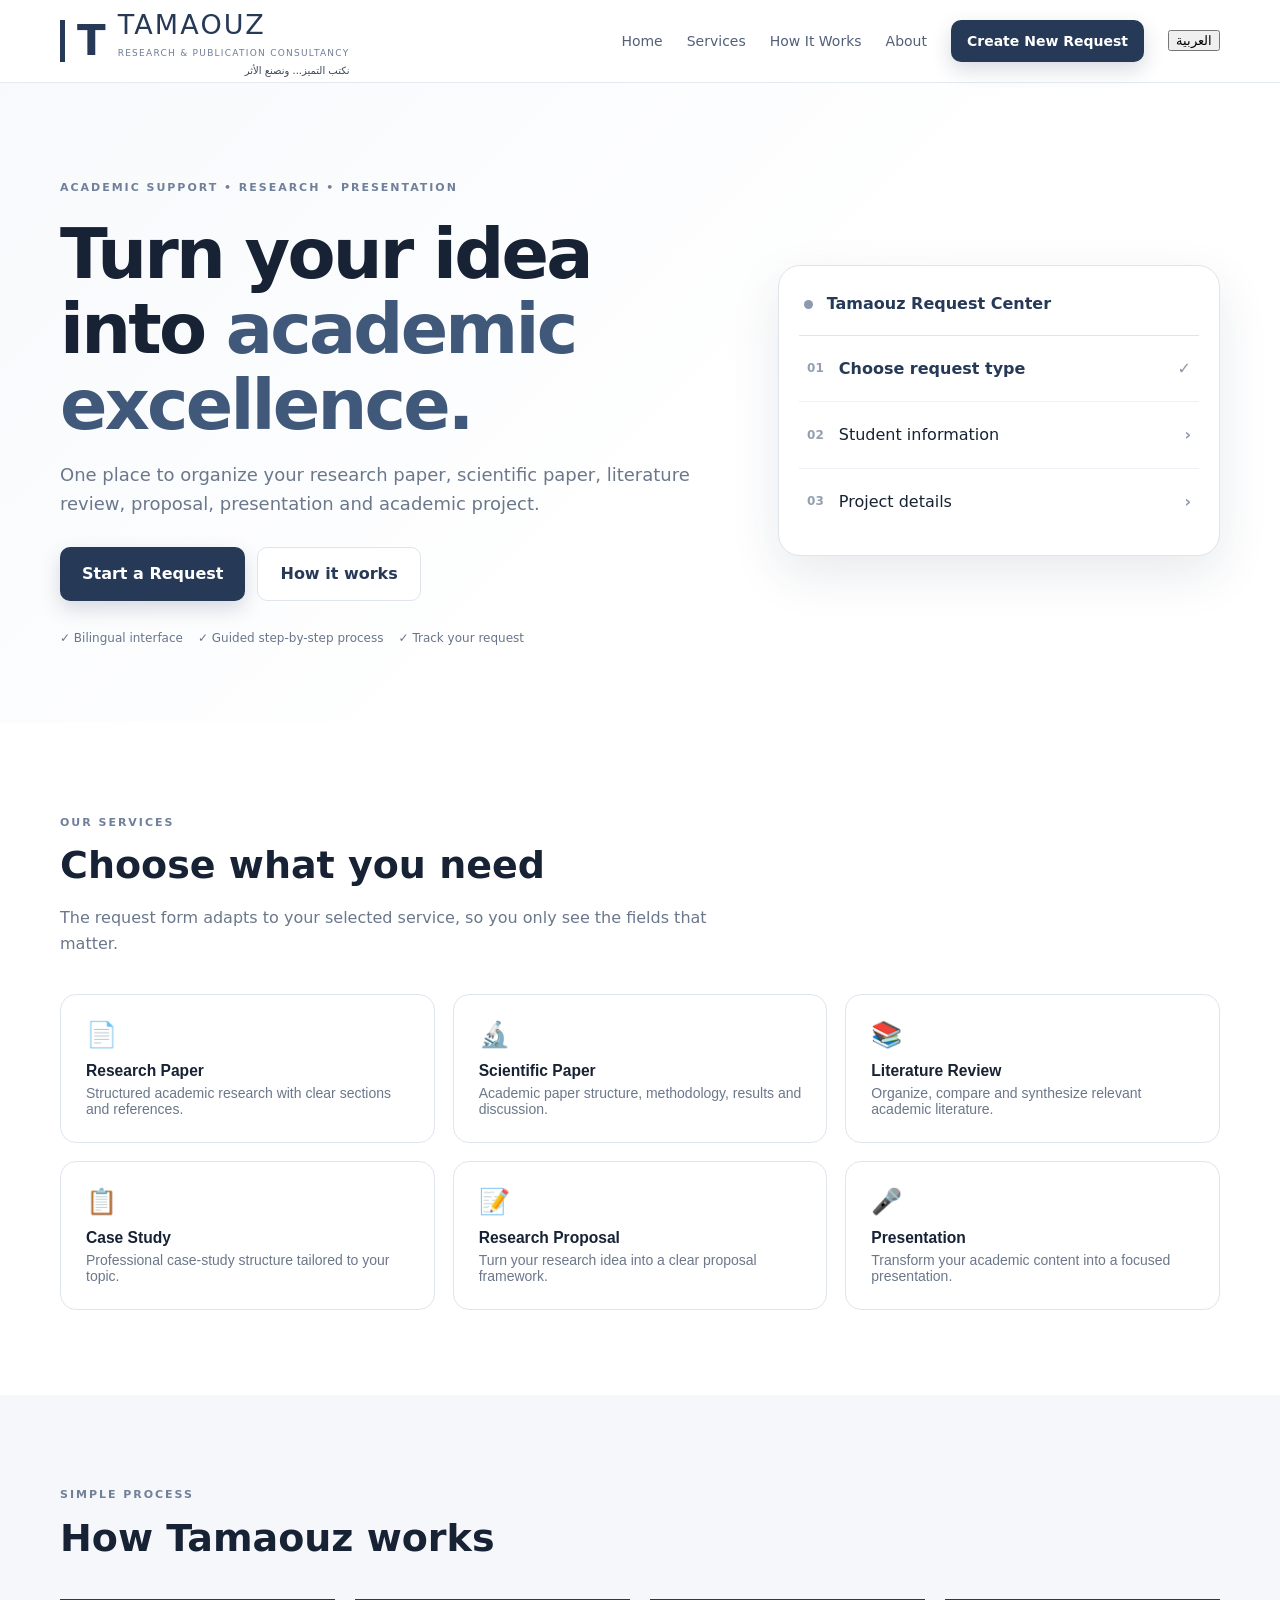
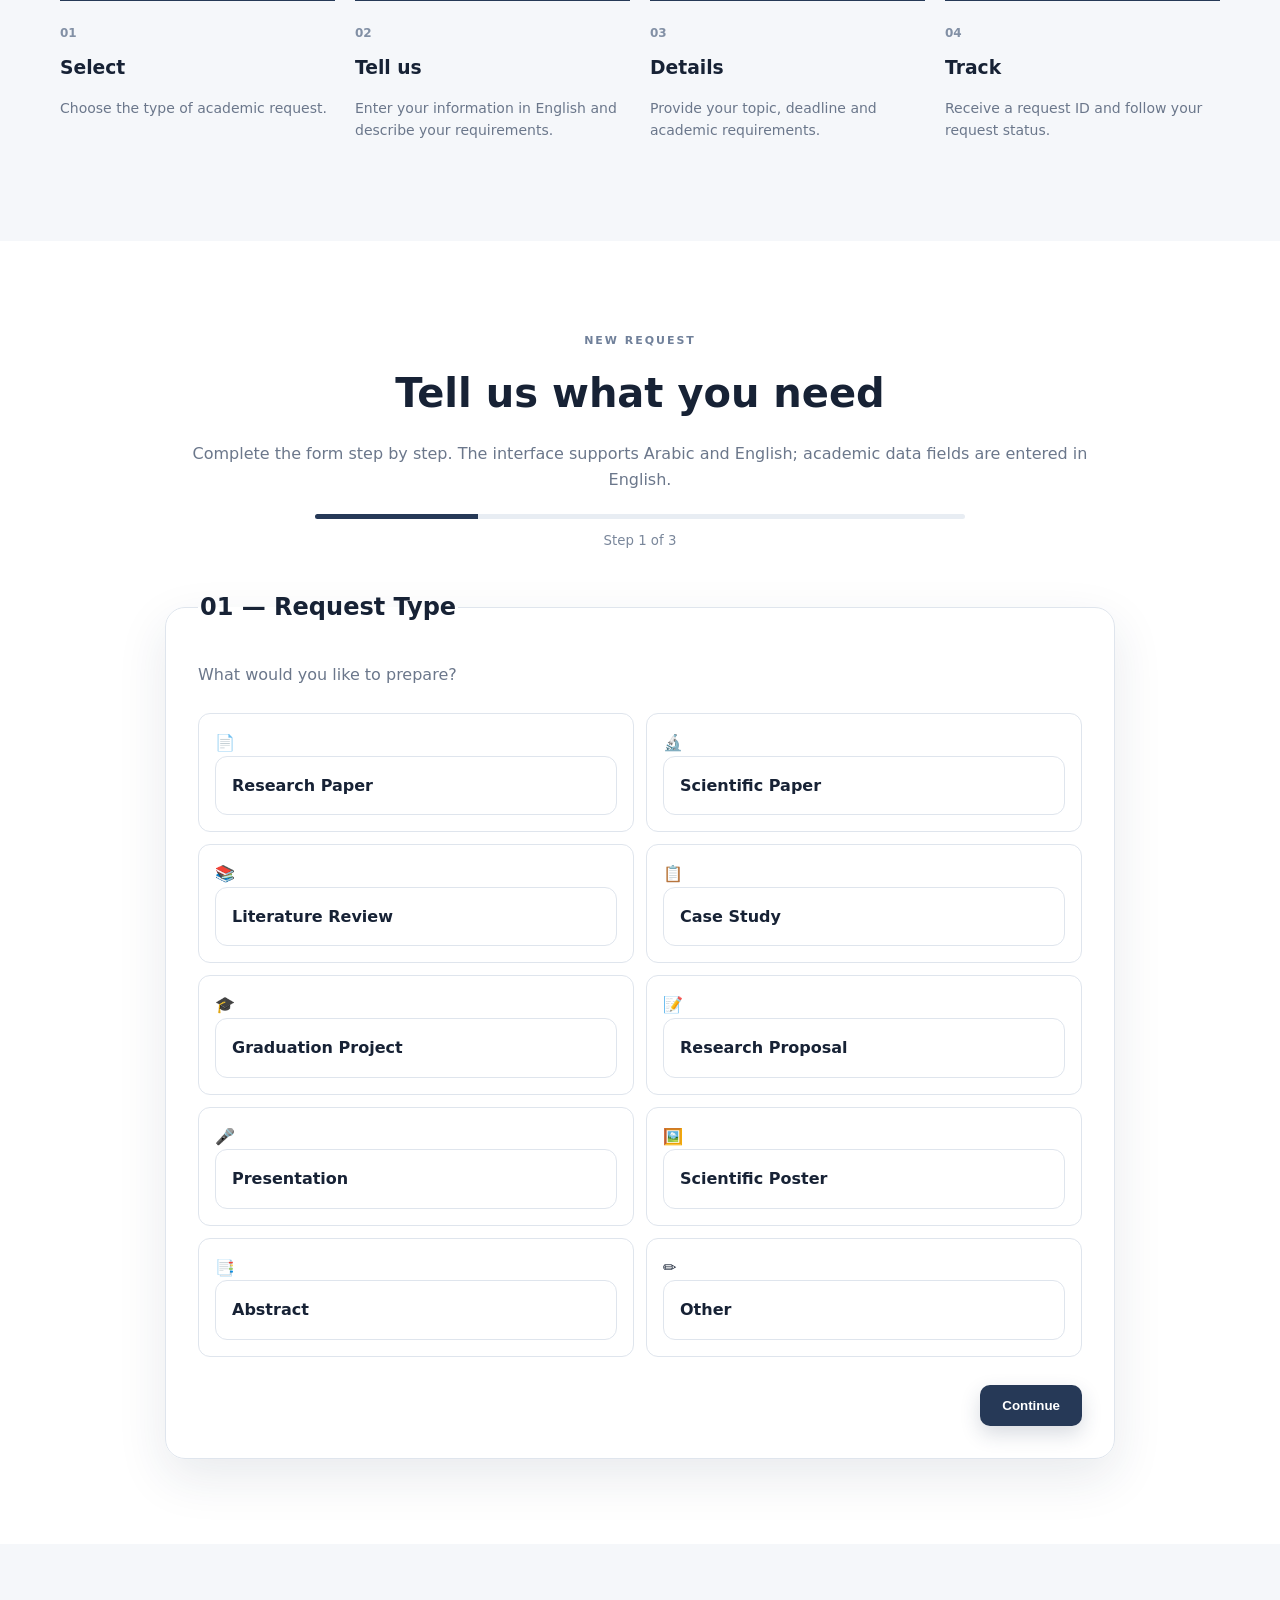
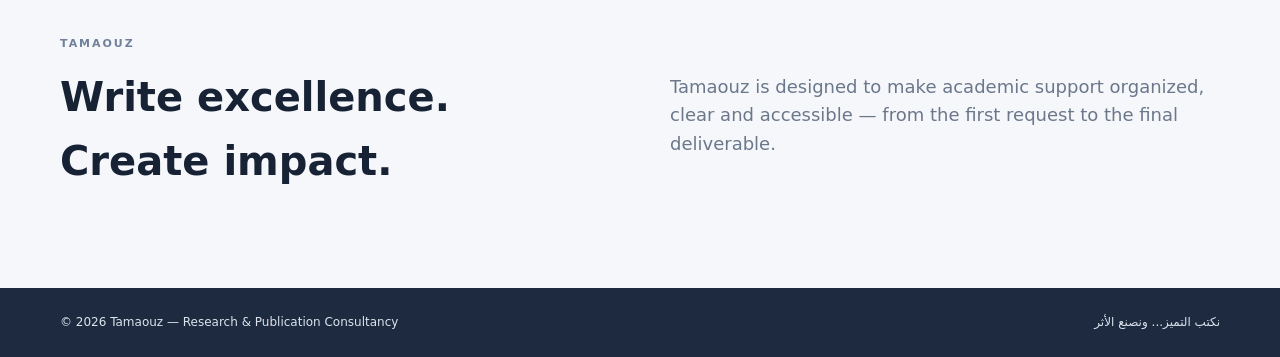
==== index.html @ b1e1781b "Add bilingual Arabic-English interface and remove file upload step" ====
<!doctype html>
<html lang="en" dir="ltr">
<head>
  <meta charset="utf-8">
  <meta name="viewport" content="width=device-width, initial-scale=1">
  <meta name="description" content="Tamaouz — Research & Publication Consultancy. Academic research and publication support in Arabic and English.">
  <title>Tamaouz | Research & Publication Consultancy</title>
  <link rel="stylesheet" href="styles.css">
</head>
<body>
  <header class="site-header">
    <div class="container nav-wrap">
      <a class="brand" href="#home" aria-label="Tamaouz home">
        <span class="brand-mark">T</span>
        <span><strong>TAMAOUZ</strong><small>RESEARCH &amp; PUBLICATION CONSULTANCY</small><em>نكتب التميز... ونصنع الأثر</em></span>
      </a>
      <nav>
        <a href="#home" data-i18n="nav.home">Home</a>
        <a href="#services" data-i18n="nav.services">Services</a>
        <a href="#how" data-i18n="nav.how">How It Works</a>
        <a href="#about" data-i18n="nav.about">About</a>
        <a class="btn btn-small" href="#request" data-i18n="nav.request">Create New Request</a>
        <button id="languageToggle" class="language-toggle" type="button" aria-label="Switch language">العربية</button>
      </nav>
    </div>
  </header>

  <main id="home">
    <section class="hero">
      <div class="container hero-grid">
        <div>
          <span class="eyebrow" data-i18n="hero.eyebrow">ACADEMIC SUPPORT • RESEARCH • PRESENTATION</span>
          <h1 data-i18n="hero.title">Turn your idea into <span>academic excellence.</span></h1>
          <p data-i18n="hero.text">One place to organize your research paper, scientific paper, literature review, proposal, presentation and academic project.</p>
          <div class="hero-actions">
            <a class="btn" href="#request" data-i18n="hero.start">Start a Request</a>
            <a class="btn btn-ghost" href="#how" data-i18n="hero.how">How it works</a>
          </div>
          <div class="trust"><span data-i18n="hero.trust1">✓ Bilingual interface</span><span data-i18n="hero.trust2">✓ Guided step-by-step process</span><span data-i18n="hero.trust3">✓ Track your request</span></div>
        </div>
        <div class="hero-card">
          <div class="card-top"><span class="status-dot"></span> <span data-i18n="hero.card">Tamaouz Request Center</span></div>
          <div class="mini-step active"><b>01</b><span data-i18n="steps.type">Choose request type</span><strong>✓</strong></div>
          <div class="mini-step"><b>02</b><span data-i18n="steps.info">Student information</span><strong>›</strong></div>
          <div class="mini-step"><b>03</b><span data-i18n="steps.details">Project details</span><strong>›</strong></div>
        </div>
      </div>
    </section>

    <section id="services" class="section">
      <div class="container">
        <div class="section-heading">
          <span class="eyebrow" data-i18n="services.eyebrow">OUR SERVICES</span>
          <h2 data-i18n="services.title">Choose what you need</h2>
          <p data-i18n="services.text">The request form adapts to your selected service, so you only see the fields that matter.</p>
        </div>
        <div class="service-grid">
          <button class="service-card" data-type="Research Paper"><span>📄</span><h3 data-i18n="service.research">Research Paper</h3><p data-i18n="service.researchText">Structured academic research with clear sections and references.</p></button>
          <button class="service-card" data-type="Scientific Paper"><span>🔬</span><h3 data-i18n="service.scientific">Scientific Paper</h3><p data-i18n="service.scientificText">Academic paper structure, methodology, results and discussion.</p></button>
          <button class="service-card" data-type="Literature Review"><span>📚</span><h3 data-i18n="service.literature">Literature Review</h3><p data-i18n="service.literatureText">Organize, compare and synthesize relevant academic literature.</p></button>
          <button class="service-card" data-type="Case Study"><span>📋</span><h3 data-i18n="service.case">Case Study</h3><p data-i18n="service.caseText">Professional case-study structure tailored to your topic.</p></button>
          <button class="service-card" data-type="Research Proposal"><span>📝</span><h3 data-i18n="service.proposal">Research Proposal</h3><p data-i18n="service.proposalText">Turn your research idea into a clear proposal framework.</p></button>
          <button class="service-card" data-type="Presentation"><span>🎤</span><h3 data-i18n="service.presentation">Presentation</h3><p data-i18n="service.presentationText">Transform your academic content into a focused presentation.</p></button>
        </div>
      </div>
    </section>

    <section id="how" class="section light">
      <div class="container">
        <div class="section-heading"><span class="eyebrow" data-i18n="how.eyebrow">SIMPLE PROCESS</span><h2 data-i18n="how.title">How Tamaouz works</h2></div>
        <div class="steps">
          <div><b>01</b><h3 data-i18n="how.select">Select</h3><p data-i18n="how.selectText">Choose the type of academic request.</p></div>
          <div><b>02</b><h3 data-i18n="how.tell">Tell us</h3><p data-i18n="how.tellText">Enter your information in English and describe your requirements.</p></div>
          <div><b>03</b><h3 data-i18n="how.details">Details</h3><p data-i18n="how.detailsText">Provide your topic, deadline and academic requirements.</p></div>
          <div><b>04</b><h3 data-i18n="how.track">Track</h3><p data-i18n="how.trackText">Receive a request ID and follow your request status.</p></div>
        </div>
      </div>
    </section>

    <section id="request" class="section request-section">
      <div class="container request-shell">
        <div class="request-intro">
          <span class="eyebrow" data-i18n="request.eyebrow">NEW REQUEST</span>
          <h2 data-i18n="request.title">Tell us what you need</h2>
          <p data-i18n="request.text">Complete the form step by step. The interface supports Arabic and English; academic data fields are entered in English.</p>
          <div class="progress"><span class="progress-fill"></span></div>
          <small id="stepLabel">Step 1 of 3</small>
        </div>

        <form id="requestForm" novalidate>
          <fieldset data-step="1" class="step-panel active">
            <legend data-i18n="form.typeTitle">01 — Request Type</legend>
            <p class="field-help" data-i18n="form.typeHelp">What would you like to prepare?</p>
            <div class="type-grid">
              <label><input required type="radio" name="requestType" value="Research Paper"><span>📄 <span data-i18n="service.research">Research Paper</span></span></label>
              <label><input type="radio" name="requestType" value="Scientific Paper"><span>🔬 <span data-i18n="service.scientific">Scientific Paper</span></span></label>
              <label><input type="radio" name="requestType" value="Literature Review"><span>📚 <span data-i18n="service.literature">Literature Review</span></span></label>
              <label><input type="radio" name="requestType" value="Case Study"><span>📋 <span data-i18n="service.case">Case Study</span></span></label>
              <label><input type="radio" name="requestType" value="Graduation Project"><span>🎓 <span data-i18n="service.graduation">Graduation Project</span></span></label>
              <label><input type="radio" name="requestType" value="Research Proposal"><span>📝 <span data-i18n="service.proposal">Research Proposal</span></span></label>
              <label><input type="radio" name="requestType" value="Presentation"><span>🎤 <span data-i18n="service.presentation">Presentation</span></span></label>
              <label><input type="radio" name="requestType" value="Scientific Poster"><span>🖼️ <span data-i18n="service.poster">Scientific Poster</span></span></label>
              <label><input type="radio" name="requestType" value="Abstract"><span>📑 <span data-i18n="service.abstract">Abstract</span></span></label>
              <label><input type="radio" name="requestType" value="Other"><span>✏️ <span data-i18n="service.other">Other</span></span></label>
            </div>
            <div class="form-actions"><button type="button" class="btn next" data-i18n="buttons.continue">Continue</button></div>
          </fieldset>

          <fieldset data-step="2" class="step-panel">
            <legend data-i18n="form.infoTitle">02 — Student Information</legend>
            <p class="field-help" data-i18n="form.infoHelp">Please enter academic information in English only.</p>
            <div class="form-grid">
              <label><span data-i18n="fields.fullName">Full Name</span> *<input required class="english" name="fullName" placeholder="Your full name" data-i18n-placeholder="place.fullName"></label>
              <label><span data-i18n="fields.title">Academic / Job Title</span><input class="english" name="title" placeholder="e.g. Nursing Student" data-i18n-placeholder="place.title"></label>
              <label><span data-i18n="fields.workplace">University / Workplace</span> *<input required class="english" name="workplace" placeholder="University or workplace" data-i18n-placeholder="place.workplace"></label>
              <label><span data-i18n="fields.department">College / Department</span><input class="english" name="department" placeholder="College or department" data-i18n-placeholder="place.department"></label>
              <label><span data-i18n="fields.level">Academic Level</span><select name="level"><option value="" data-i18n="level.select">Select level</option><option>High School</option><option>Diploma</option><option>Bachelor</option><option>Master</option><option>PhD</option><option>Professional</option></select></label>
              <label><span data-i18n="fields.city">City</span> *<input required class="english" name="city" placeholder="e.g. Riyadh" data-i18n-placeholder="place.city"></label>
              <label><span data-i18n="fields.country">Country</span> *<input required class="english" name="country" value="Saudi Arabia"></label>
              <label><span data-i18n="fields.email">Email Address</span> *<input required type="email" name="email" placeholder="name@example.com" data-i18n-placeholder="place.email"></label>
              <label><span data-i18n="fields.mobile">Mobile Number</span> *<input required name="mobile" placeholder="+966 5X XXX XXXX"></label>
            </div>
            <div class="form-actions"><button type="button" class="btn btn-ghost back" data-i18n="buttons.back">Back</button><button type="button" class="btn next" data-i18n="buttons.continue">Continue</button></div>
          </fieldset>

          <fieldset data-step="3" class="step-panel">
            <legend data-i18n="form.detailsTitle">03 — Request Details</legend>
            <p class="field-help" data-i18n="form.detailsHelp">Give us enough information to understand the academic requirements.</p>
            <div class="form-grid">
              <label class="full"><span data-i18n="fields.projectTitle">Research / Project Title</span> *<input required class="english" name="projectTitle" placeholder="Enter the title in English" data-i18n-placeholder="place.projectTitle"></label>
              <label><span data-i18n="fields.pages">Number of Pages</span><input type="number" min="1" name="pages" placeholder="e.g. 15"></label>
              <label><span data-i18n="fields.references">Number of References</span><input type="number" min="0" name="references" placeholder="e.g. 20"></label>
              <label><span data-i18n="fields.citation">Referencing Style</span><select name="citation"><option>APA 7th</option><option>Vancouver</option><option>Harvard</option><option>MLA</option><option>Other</option></select></label>
              <label><span data-i18n="fields.deadline">Deadline</span><input type="date" name="deadline"></label>
              <div id="dynamicRequirements" class="dynamic-requirements full"></div>
              <label class="full"><span data-i18n="fields.topic">Research Question / Topic</span> *<textarea required class="english" name="topic" rows="4" placeholder="Describe your topic, research question or main requirements" data-i18n-placeholder="place.topic"></textarea></label>
              <label class="full"><span data-i18n="fields.instructions">Special Instructions</span><textarea class="english" name="instructions" rows="4" placeholder="Add any instructions from your instructor or university" data-i18n-placeholder="place.instructions"></textarea></label>
            </div>
            <div class="form-actions"><button type="button" class="btn btn-ghost back" data-i18n="buttons.back">Back</button><button class="btn" type="submit" data-i18n="buttons.submit">Submit Request</button></div>
          </fieldset>
        </form>

        <div id="success" class="success" hidden>
          <div class="success-icon">✓</div>
          <h2 data-i18n="success.title">Request submitted</h2>
          <p data-i18n="success.text">Your request ID is</p>
          <strong id="requestId">TM-2026-00001</strong>
          <p class="muted" data-i18n="success.keep">Keep this ID to track your request.</p>
          <button type="button" class="btn" onclick="location.reload()" data-i18n="success.new">Create Another Request</button>
        </div>
      </div>
    </section>

    <section id="about" class="section light">
      <div class="container about">
        <div><span class="eyebrow" data-i18n="about.eyebrow">TAMAOUZ</span><h2 data-i18n="about.title">Write excellence. Create impact.</h2></div>
        <p data-i18n="about.text">Tamaouz is designed to make academic support organized, clear and accessible — from the first request to the final deliverable.</p>
      </div>
    </section>
  </main>

  <footer><div class="container"><span>© 2026 Tamaouz — Research &amp; Publication Consultancy</span><span>نكتب التميز... ونصنع الأثر</span></div></footer>
  <script src="app.js"></script>
</body>
</html>
---- styles.css ----
:root{--navy:#263957;--blue:#405879;--ink:#172235;--muted:#6b778b;--line:#dfe5ed;--soft:#f5f7fa;--white:#fff;--shadow:0 18px 50px rgba(31,48,75,.10)}*{box-sizing:border-box}html{scroll-behavior:smooth}body{margin:0;font-family:Inter,ui-sans-serif,system-ui,-apple-system,BlinkMacSystemFont,"Segoe UI",sans-serif;color:var(--ink);background:#fff;line-height:1.6}a{text-decoration:none;color:inherit}.container{width:min(1160px,92%);margin:auto}.site-header{position:sticky;top:0;z-index:10;background:rgba(255,255,255,.95);backdrop-filter:blur(12px);border-bottom:1px solid rgba(223,229,237,.8)}.nav-wrap{min-height:82px;display:flex;align-items:center;justify-content:space-between;gap:24px}.brand{display:flex;align-items:center;gap:12px;color:var(--navy)}.brand-mark{font-size:42px;font-weight:800;border-left:5px solid var(--navy);padding-left:12px;line-height:1}.brand strong{display:block;font-size:27px;letter-spacing:.08em;font-weight:500}.brand small{display:block;font-size:9px;letter-spacing:.14em;color:#6d7d96}.brand em{display:block;font-style:normal;font-size:10px;text-align:right;color:#39465b;margin-top:2px}nav{display:flex;align-items:center;gap:24px;font-size:14px;color:#526078}nav a:not(.btn):hover{color:var(--navy)}.btn{display:inline-flex;justify-content:center;align-items:center;border:0;border-radius:10px;padding:13px 22px;background:var(--navy);color:#fff;font-weight:700;cursor:pointer;transition:.2s;box-shadow:0 8px 20px rgba(38,57,87,.18)}.btn:hover{transform:translateY(-1px);background:#1f304c}.btn-small{padding:10px 16px}.btn-ghost{background:#fff;color:var(--navy);border:1px solid var(--line);box-shadow:none}.btn-ghost:hover{background:var(--soft)}.hero{background:linear-gradient(135deg,#f7f9fc 0%,#fff 58%);padding:90px 0 75px}.hero-grid{display:grid;grid-template-columns:1.1fr .75fr;gap:70px;align-items:center}.eyebrow{font-size:11px;letter-spacing:.18em;color:#70809a;font-weight:800}.hero h1{font-size:clamp(42px,6vw,70px);line-height:1.08;letter-spacing:-.04em;margin:18px 0}.hero h1 span{color:var(--blue)}.hero p{font-size:18px;color:var(--muted);max-width:650px}.hero-actions{display:flex;gap:12px;margin:28px 0}.trust{display:flex;flex-wrap:wrap;gap:15px;font-size:12px;color:#68758a}.hero-card{background:#fff;border:1px solid var(--line);border-radius:22px;padding:20px;box-shadow:var(--shadow)}.card-top{font-weight:800;color:var(--navy);padding:5px 5px 18px;border-bottom:1px solid var(--line)}.status-dot{display:inline-block;width:9px;height:9px;border-radius:50%;background:#8a9ab1;margin-right:8px}.mini-step{display:flex;align-items:center;gap:15px;padding:20px 8px;border-bottom:1px solid #eef1f5}.mini-step:last-child{border-bottom:0}.mini-step b{font-size:12px;color:#94a0b2}.mini-step span{flex:1}.mini-step strong{color:#8c98aa}.mini-step.active{color:var(--navy);font-weight:700}.section{padding:85px 0}.light{background:var(--soft)}.section-heading{max-width:680px;margin-bottom:38px}.section-heading h2{font-size:38px;line-height:1.2;margin:10px 0}.section-heading p{color:var(--muted)}.service-grid{display:grid;grid-template-columns:repeat(3,1fr);gap:18px}.service-card{text-align:left;background:#fff;border:1px solid var(--line);border-radius:16px;padding:25px;cursor:pointer;transition:.2s;color:inherit}.service-card:hover{transform:translateY(-4px);box-shadow:var(--shadow);border-color:#b9c4d3}.service-card span{font-size:25px}.service-card h3{margin:13px 0 5px}.service-card p{margin:0;color:var(--muted);font-size:14px}.steps{display:grid;grid-template-columns:repeat(4,1fr);gap:20px}.steps>div{border-top:2px solid var(--navy);padding-top:18px}.steps b{font-size:12px;color:#8290a5}.steps h3{margin:8px 0}.steps p{color:var(--muted);font-size:14px}.request-section{background:#fff}.request-shell{max-width:950px}.request-intro{text-align:center;margin-bottom:35px}.request-intro h2{font-size:40px;margin:10px 0}.request-intro p{color:var(--muted)}.progress{height:5px;background:#e8edf3;border-radius:5px;max-width:650px;margin:22px auto 8px;overflow:hidden}.progress-fill{display:block;height:100%;width:25%;background:var(--navy);transition:.25s}.request-intro small{color:#7a879b}fieldset{border:0;padding:0;margin:0}.step-panel{display:none;background:#fff;border:1px solid var(--line);border-radius:20px;padding:32px;box-shadow:var(--shadow)}.step-panel.active{display:block}.step-panel legend{font-size:24px;font-weight:800;margin-bottom:4px}.field-help{color:var(--muted);margin-top:0}.type-grid{display:grid;grid-template-columns:repeat(2,1fr);gap:12px;margin-top:25px}.type-grid label{cursor:pointer}.type-grid input{position:absolute;opacity:0}.type-grid span{display:block;border:1px solid var(--line);border-radius:12px;padding:16px;background:#fff;font-weight:650}.type-grid input:checked+span{border:2px solid var(--navy);background:#f5f7fa;color:var(--navy);padding:15px}.form-grid{display:grid;grid-template-columns:1fr 1fr;gap:18px;margin-top:25px}.form-grid label{font-size:13px;font-weight:700;color:#47546a}.form-grid label.full{grid-column:1/-1}.form-grid input,.form-grid select,.form-grid textarea{width:100%;margin-top:7px;border:1px solid #d6dde7;border-radius:10px;padding:12px 13px;font:inherit;color:var(--ink);outline:0;background:#fff}.form-grid textarea{resize:vertical}.form-grid input:focus,.form-grid select:focus,.form-grid textarea:focus{border-color:#6c7f9c;box-shadow:0 0 0 3px rgba(64,88,121,.08)}.form-actions{display:flex;justify-content:flex-end;gap:10px;margin-top:28px}.upload{border:2px dashed #cbd4e0;border-radius:15px;padding:40px;text-align:center;background:#fafbfd}.upload-icon{font-size:28px;color:var(--navy)}.upload h3{margin:8px 0}.upload p{color:var(--muted);font-size:14px}.upload input{margin-top:10px;max-width:100%}.review{margin-top:22px;border-radius:12px;background:var(--soft);padding:18px;font-size:14px}.review div{display:flex;justify-content:space-between;gap:20px;padding:5px 0}.review b{color:#5f6c80}.confirm{display:block;margin-top:18px;font-size:13px}.confirm input{margin-right:8px}.success{text-align:center;padding:60px 20px;border:1px solid var(--line);border-radius:20px;box-shadow:var(--shadow)}.success-icon{width:58px;height:58px;display:grid;place-items:center;margin:auto;border-radius:50%;background:#eaf0f6;color:var(--navy);font-size:27px;font-weight:900}.success h2{font-size:34px;margin:15px 0 5px}.success strong{font-size:25px;color:var(--navy);letter-spacing:.08em}.muted{color:var(--muted)}.about{display:grid;grid-template-columns:1fr 1fr;gap:60px;align-items:center}.about h2{font-size:40px;margin:10px 0}.about p{color:var(--muted);font-size:18px}footer{background:#1d2a40;color:#dce3ec;padding:25px 0;font-size:12px}footer .container{display:flex;justify-content:space-between;gap:20px}@media(max-width:850px){nav a:not(.btn){display:none}.hero-grid,.about{grid-template-columns:1fr}.service-grid{grid-template-columns:1fr 1fr}.steps{grid-template-columns:1fr 1fr}.hero{padding-top:60px}}@media(max-width:600px){.brand small,.brand em{display:none}.brand strong{font-size:21px}.hero h1{font-size:42px}.service-grid,.type-grid,.form-grid,.steps{grid-template-columns:1fr}.step-panel{padding:22px}.section{padding:60px 0}footer .container{flex-direction:column}}
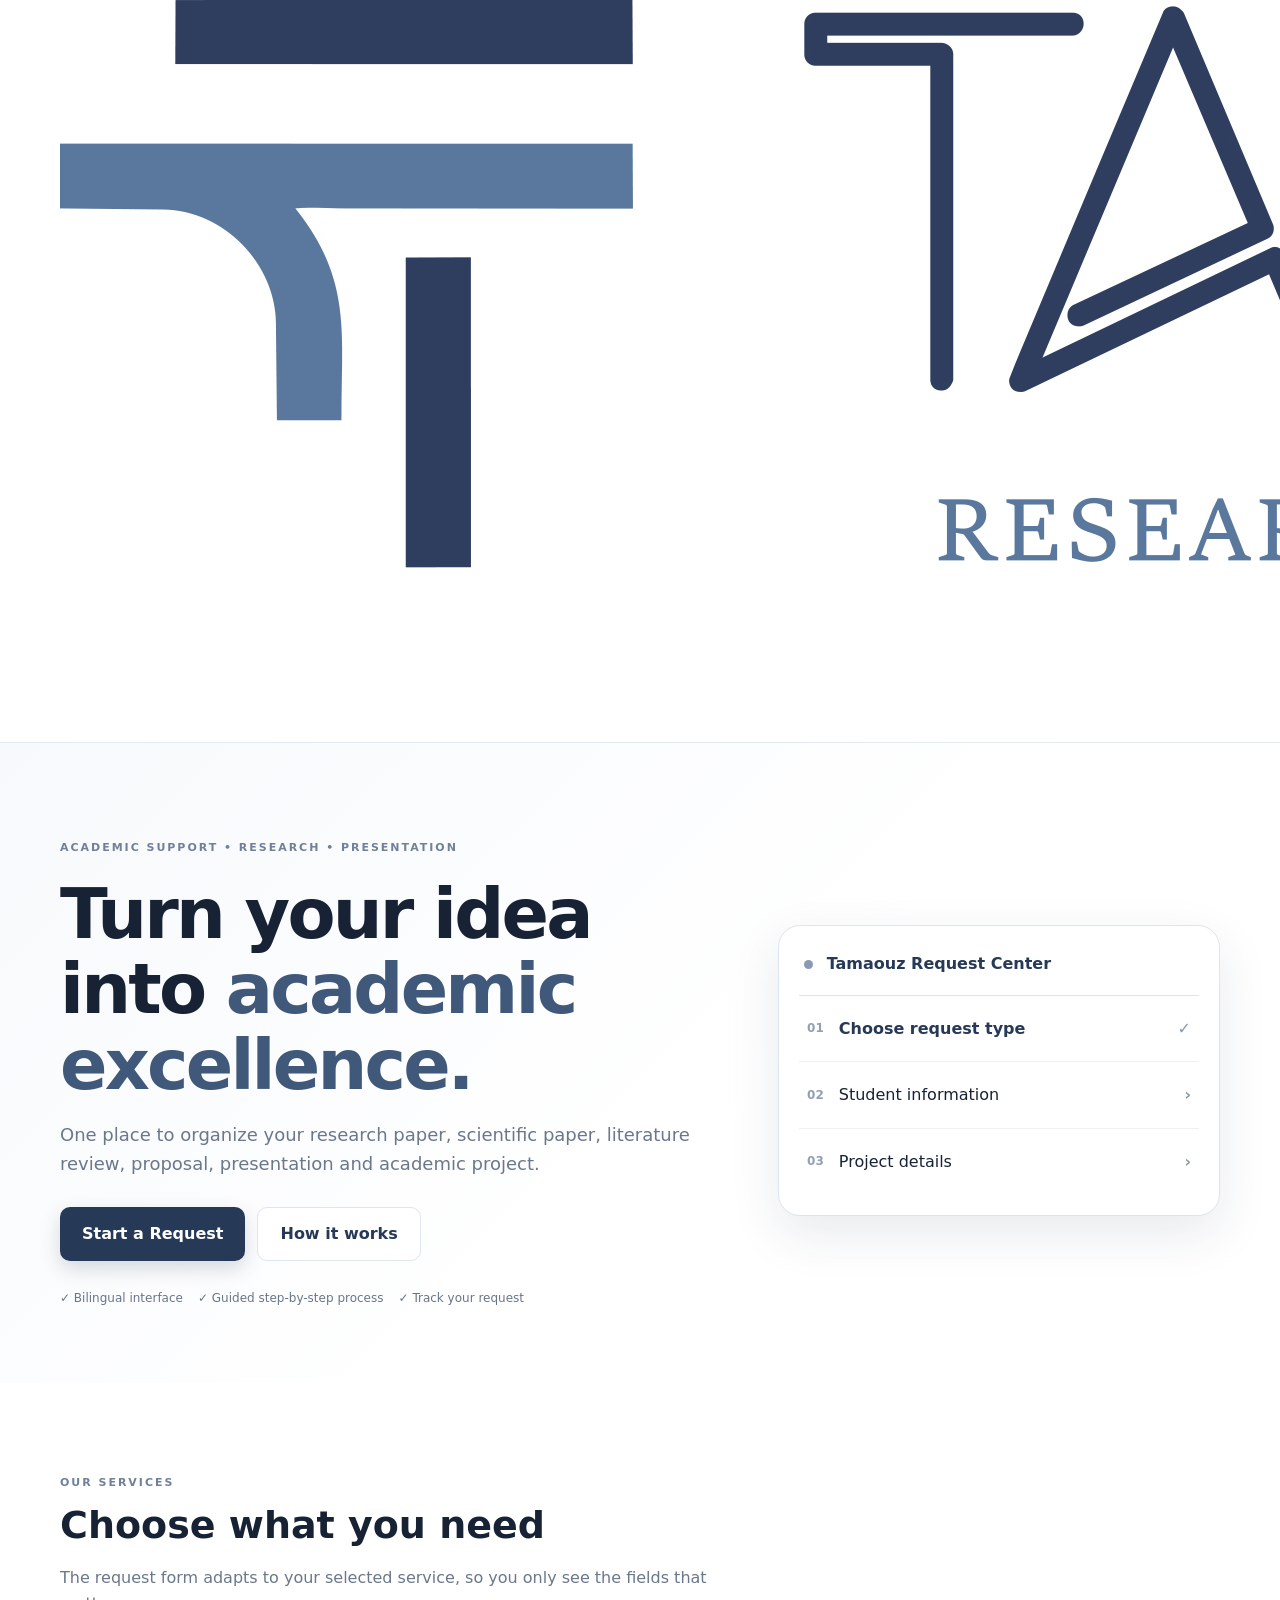
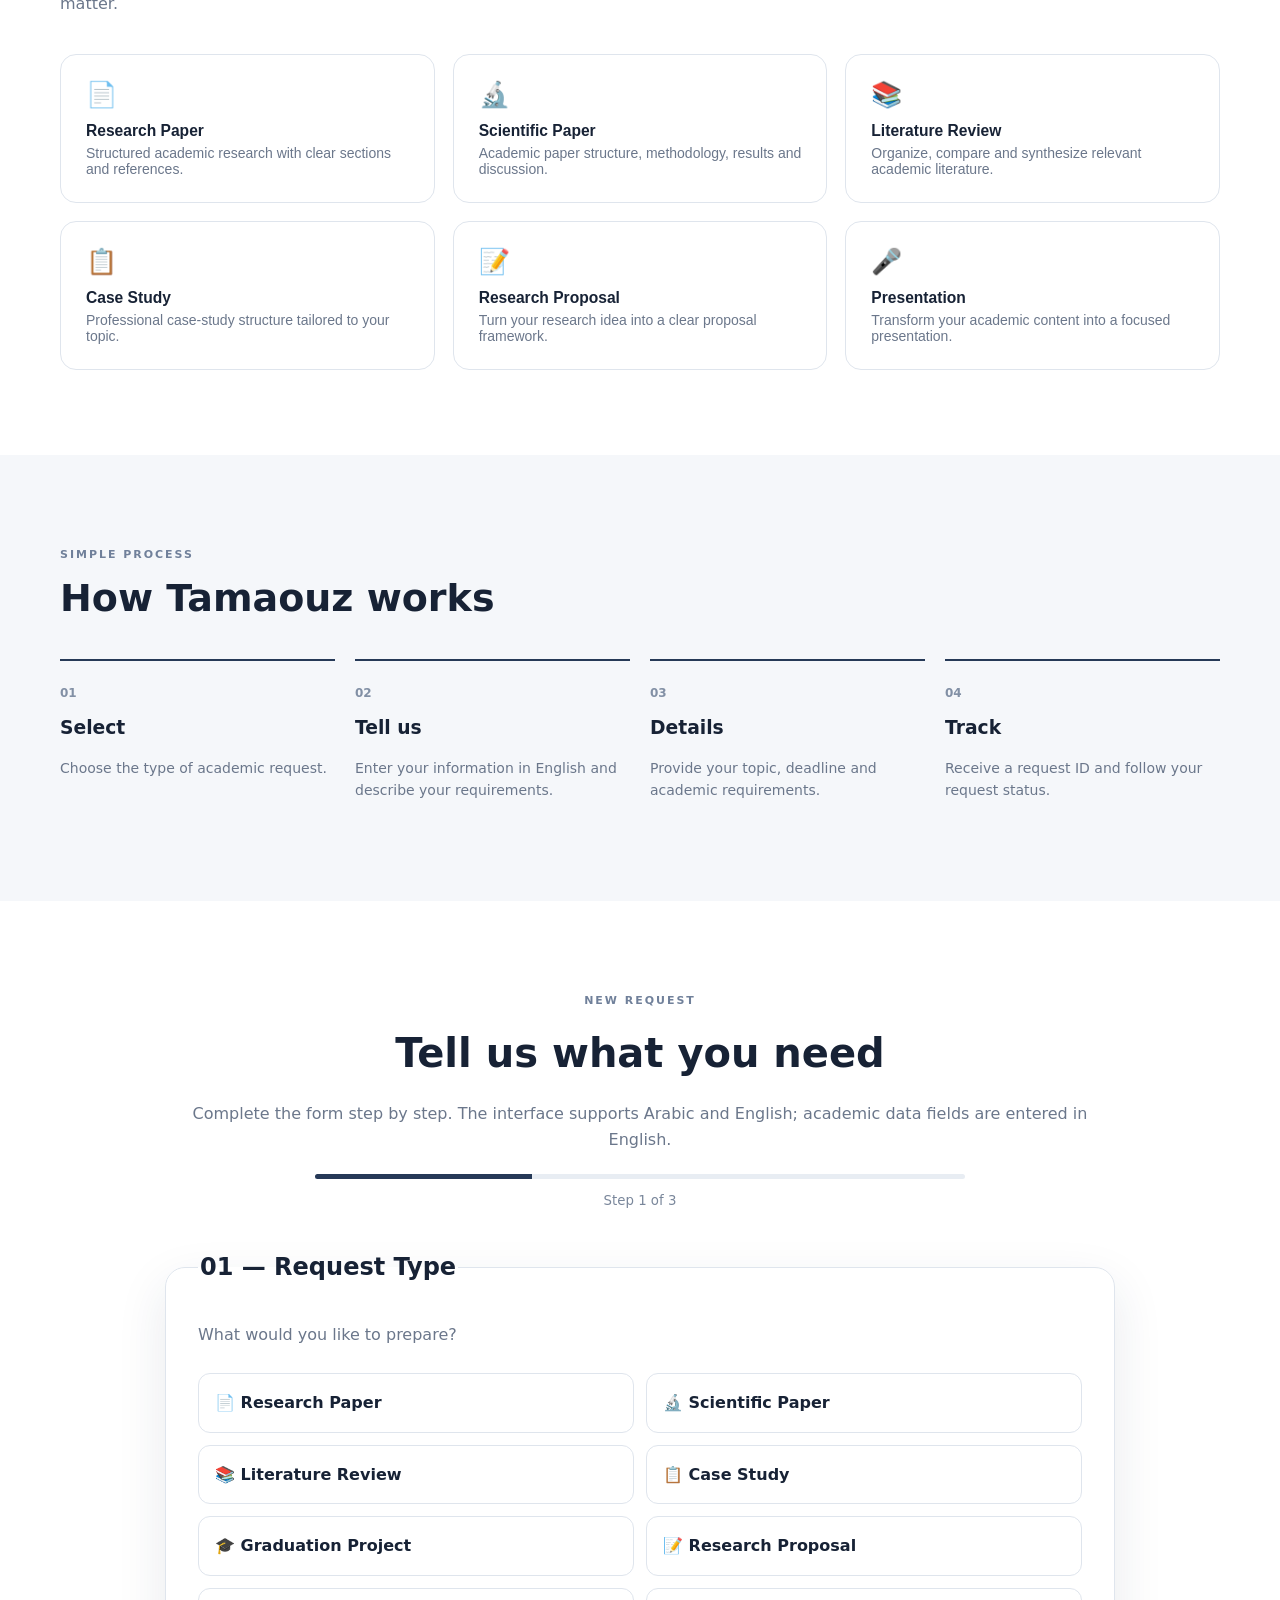
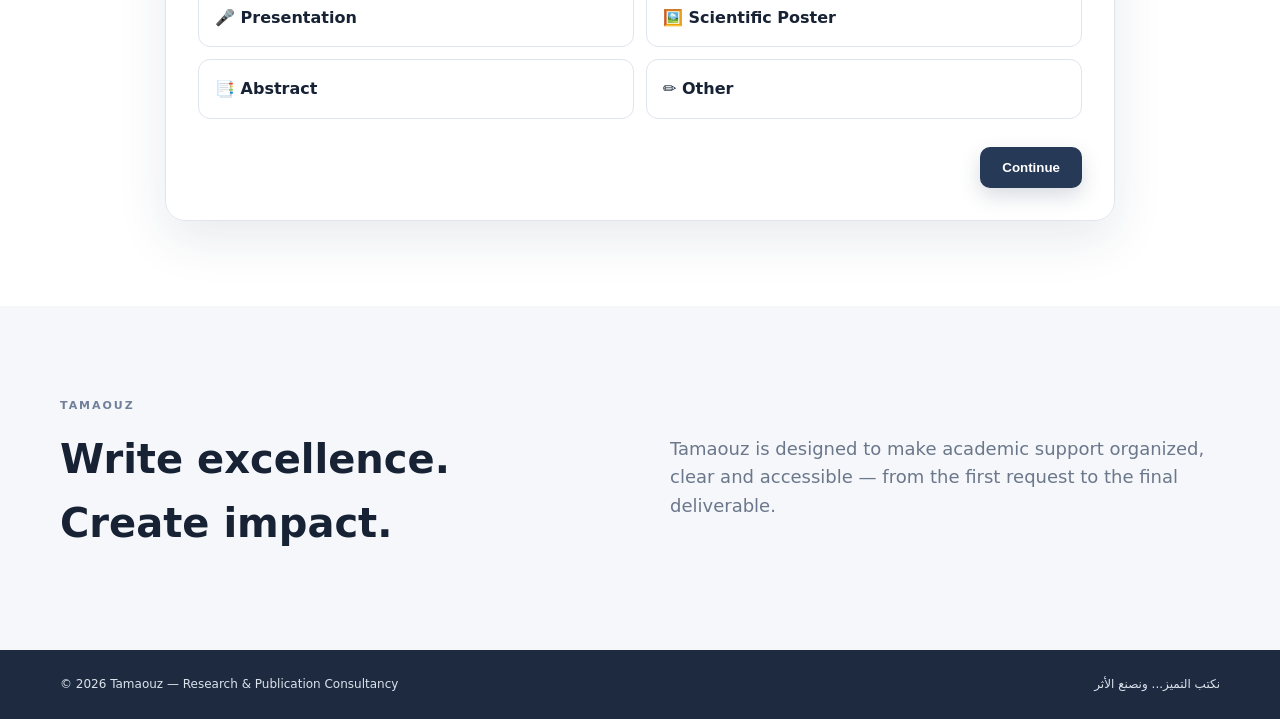
==== commit b6962a88: "Replace text brand with uploaded Tamaouz logo" ====
--- a/index.html
+++ b/index.html
@@ -11,8 +11,7 @@
   <header class="site-header">
     <div class="container nav-wrap">
       <a class="brand" href="#home" aria-label="Tamaouz home">
-        <span class="brand-mark">T</span>
-        <span><strong>TAMAOUZ</strong><small>RESEARCH &amp; PUBLICATION CONSULTANCY</small><em>نكتب التميز... ونصنع الأثر</em></span>
+        <img class="brand-logo" src="logo.jpg" alt="Tamaouz Research & Publication Consultancy">
       </a>
       <nav>
         <a href="#home" data-i18n="nav.home">Home</a>
--- a/styles.css
+++ b/styles.css
@@ -1 +1 @@
-:root{--navy:#263957;--blue:#405879;--ink:#172235;--muted:#6b778b;--line:#dfe5ed;--soft:#f5f7fa;--white:#fff;--shadow:0 18px 50px rgba(31,48,75,.10)}*{box-sizing:border-box}html{scroll-behavior:smooth}body{margin:0;font-family:Inter,ui-sans-serif,system-ui,-apple-system,BlinkMacSystemFont,"Segoe UI",sans-serif;color:var(--ink);background:#fff;line-height:1.6}a{text-decoration:none;color:inherit}.container{width:min(1160px,92%);margin:auto}.site-header{position:sticky;top:0;z-index:10;background:rgba(255,255,255,.95);backdrop-filter:blur(12px);border-bottom:1px solid rgba(223,229,237,.8)}.nav-wrap{min-height:82px;display:flex;align-items:center;justify-content:space-between;gap:24px}.brand{display:flex;align-items:center;gap:12px;color:var(--navy)}.brand-mark{font-size:42px;font-weight:800;border-left:5px solid var(--navy);padding-left:12px;line-height:1}.brand strong{display:block;font-size:27px;letter-spacing:.08em;font-weight:500}.brand small{display:block;font-size:9px;letter-spacing:.14em;color:#6d7d96}.brand em{display:block;font-style:normal;font-size:10px;text-align:right;color:#39465b;margin-top:2px}nav{display:flex;align-items:center;gap:24px;font-size:14px;color:#526078}nav a:not(.btn):hover{color:var(--navy)}.btn{display:inline-flex;justify-content:center;align-items:center;border:0;border-radius:10px;padding:13px 22px;background:var(--navy);color:#fff;font-weight:700;cursor:pointer;transition:.2s;box-shadow:0 8px 20px rgba(38,57,87,.18)}.btn:hover{transform:translateY(-1px);background:#1f304c}.btn-small{padding:10px 16px}.btn-ghost{background:#fff;color:var(--navy);border:1px solid var(--line);box-shadow:none}.btn-ghost:hover{background:var(--soft)}.hero{background:linear-gradient(135deg,#f7f9fc 0%,#fff 58%);padding:90px 0 75px}.hero-grid{display:grid;grid-template-columns:1.1fr .75fr;gap:70px;align-items:center}.eyebrow{font-size:11px;letter-spacing:.18em;color:#70809a;font-weight:800}.hero h1{font-size:clamp(42px,6vw,70px);line-height:1.08;letter-spacing:-.04em;margin:18px 0}.hero h1 span{color:var(--blue)}.hero p{font-size:18px;color:var(--muted);max-width:650px}.hero-actions{display:flex;gap:12px;margin:28px 0}.trust{display:flex;flex-wrap:wrap;gap:15px;font-size:12px;color:#68758a}.hero-card{background:#fff;border:1px solid var(--line);border-radius:22px;padding:20px;box-shadow:var(--shadow)}.card-top{font-weight:800;color:var(--navy);padding:5px 5px 18px;border-bottom:1px solid var(--line)}.status-dot{display:inline-block;width:9px;height:9px;border-radius:50%;background:#8a9ab1;margin-right:8px}.mini-step{display:flex;align-items:center;gap:15px;padding:20px 8px;border-bottom:1px solid #eef1f5}.mini-step:last-child{border-bottom:0}.mini-step b{font-size:12px;color:#94a0b2}.mini-step span{flex:1}.mini-step strong{color:#8c98aa}.mini-step.active{color:var(--navy);font-weight:700}.section{padding:85px 0}.light{background:var(--soft)}.section-heading{max-width:680px;margin-bottom:38px}.section-heading h2{font-size:38px;line-height:1.2;margin:10px 0}.section-heading p{color:var(--muted)}.service-grid{display:grid;grid-template-columns:repeat(3,1fr);gap:18px}.service-card{text-align:left;background:#fff;border:1px solid var(--line);border-radius:16px;padding:25px;cursor:pointer;transition:.2s;color:inherit}.service-card:hover{transform:translateY(-4px);box-shadow:var(--shadow);border-color:#b9c4d3}.service-card span{font-size:25px}.service-card h3{margin:13px 0 5px}.service-card p{margin:0;color:var(--muted);font-size:14px}.steps{display:grid;grid-template-columns:repeat(4,1fr);gap:20px}.steps>div{border-top:2px solid var(--navy);padding-top:18px}.steps b{font-size:12px;color:#8290a5}.steps h3{margin:8px 0}.steps p{color:var(--muted);font-size:14px}.request-section{background:#fff}.request-shell{max-width:950px}.request-intro{text-align:center;margin-bottom:35px}.request-intro h2{font-size:40px;margin:10px 0}.request-intro p{color:var(--muted)}.progress{height:5px;background:#e8edf3;border-radius:5px;max-width:650px;margin:22px auto 8px;overflow:hidden}.progress-fill{display:block;height:100%;width:25%;background:var(--navy);transition:.25s}.request-intro small{color:#7a879b}fieldset{border:0;padding:0;margin:0}.step-panel{display:none;background:#fff;border:1px solid var(--line);border-radius:20px;padding:32px;box-shadow:var(--shadow)}.step-panel.active{display:block}.step-panel legend{font-size:24px;font-weight:800;margin-bottom:4px}.field-help{color:var(--muted);margin-top:0}.type-grid{display:grid;grid-template-columns:repeat(2,1fr);gap:12px;margin-top:25px}.type-grid label{cursor:pointer}.type-grid input{position:absolute;opacity:0}.type-grid span{display:block;border:1px solid var(--line);border-radius:12px;padding:16px;background:#fff;font-weight:650}.type-grid input:checked+span{border:2px solid var(--navy);background:#f5f7fa;color:var(--navy);padding:15px}.form-grid{display:grid;grid-template-columns:1fr 1fr;gap:18px;margin-top:25px}.form-grid label{font-size:13px;font-weight:700;color:#47546a}.form-grid label.full{grid-column:1/-1}.form-grid input,.form-grid select,.form-grid textarea{width:100%;margin-top:7px;border:1px solid #d6dde7;border-radius:10px;padding:12px 13px;font:inherit;color:var(--ink);outline:0;background:#fff}.form-grid textarea{resize:vertical}.form-grid input:focus,.form-grid select:focus,.form-grid textarea:focus{border-color:#6c7f9c;box-shadow:0 0 0 3px rgba(64,88,121,.08)}.form-actions{display:flex;justify-content:flex-end;gap:10px;margin-top:28px}.upload{border:2px dashed #cbd4e0;border-radius:15px;padding:40px;text-align:center;background:#fafbfd}.upload-icon{font-size:28px;color:var(--navy)}.upload h3{margin:8px 0}.upload p{color:var(--muted);font-size:14px}.upload input{margin-top:10px;max-width:100%}.review{margin-top:22px;border-radius:12px;background:var(--soft);padding:18px;font-size:14px}.review div{display:flex;justify-content:space-between;gap:20px;padding:5px 0}.review b{color:#5f6c80}.confirm{display:block;margin-top:18px;font-size:13px}.confirm input{margin-right:8px}.success{text-align:center;padding:60px 20px;border:1px solid var(--line);border-radius:20px;box-shadow:var(--shadow)}.success-icon{width:58px;height:58px;display:grid;place-items:center;margin:auto;border-radius:50%;background:#eaf0f6;color:var(--navy);font-size:27px;font-weight:900}.success h2{font-size:34px;margin:15px 0 5px}.success strong{font-size:25px;color:var(--navy);letter-spacing:.08em}.muted{color:var(--muted)}.about{display:grid;grid-template-columns:1fr 1fr;gap:60px;align-items:center}.about h2{font-size:40px;margin:10px 0}.about p{color:var(--muted);font-size:18px}footer{background:#1d2a40;color:#dce3ec;padding:25px 0;font-size:12px}footer .container{display:flex;justify-content:space-between;gap:20px}@media(max-width:850px){nav a:not(.btn){display:none}.hero-grid,.about{grid-template-columns:1fr}.service-grid{grid-template-columns:1fr 1fr}.steps{grid-template-columns:1fr 1fr}.hero{padding-top:60px}}@media(max-width:600px){.brand small,.brand em{display:none}.brand strong{font-size:21px}.hero h1{font-size:42px}.service-grid,.type-grid,.form-grid,.steps{grid-template-columns:1fr}.step-panel{padding:22px}.section{padding:60px 0}footer .container{flex-direction:column}}
+:root{--navy:#263957;--blue:#405879;--ink:#172235;--muted:#6b778b;--line:#dfe5ed;--soft:#f5f7fa;--white:#fff;--shadow:0 18px 50px rgba(31,48,75,.10)}*{box-sizing:border-box}html{scroll-behavior:smooth}body{margin:0;font-family:Inter,ui-sans-serif,system-ui,-apple-system,BlinkMacSystemFont,"Segoe UI",Tahoma,Arial,sans-serif;color:var(--ink);background:#fff;line-height:1.6}body[dir="rtl"]{font-family:"Noto Sans Arabic",Tahoma,Arial,sans-serif}a{text-decoration:none;color:inherit}.container{width:min(1160px,92%);margin:auto}.site-header{position:sticky;top:0;z-index:10;background:rgba(255,255,255,.95);backdrop-filter:blur(12px);border-bottom:1px solid rgba(223,229,237,.8)}.nav-wrap{min-height:82px;display:flex;align-items:center;justify-content:space-between;gap:24px}.brand{display:flex;align-items:center;gap:12px;color:var(--navy)}.brand-mark{font-size:42px;font-weight:800;border-left:5px solid var(--navy);padding-left:12px;line-height:1}.brand strong{display:block;font-size:27px;letter-spacing:.08em;font-weight:500}.brand small{display:block;font-size:9px;letter-spacing:.14em;color:#6d7d96}.brand em{display:block;font-style:normal;font-size:10px;text-align:right;color:#39465b;margin-top:2px}body[dir="rtl"] .brand-mark{border-left:0;border-right:5px solid var(--navy);padding-left:0;padding-right:12px}.brand em{direction:rtl}nav{display:flex;align-items:center;gap:18px;font-size:14px;color:#526078}nav a:not(.btn):hover{color:var(--navy)}.language-toggle{border:1px solid var(--line);border-radius:9px;padding:9px 13px;background:#fff;color:var(--navy);font:inherit;font-weight:700;cursor:pointer}.language-toggle:hover{background:var(--soft)}.btn{display:inline-flex;justify-content:center;align-items:center;border:0;border-radius:10px;padding:13px 22px;background:var(--navy);color:#fff;font-weight:700;cursor:pointer;transition:.2s;box-shadow:0 8px 20px rgba(38,57,87,.18)}.btn:hover{transform:translateY(-1px);background:#1f304c}.btn-small{padding:10px 16px}.btn-ghost{background:#fff;color:var(--navy);border:1px solid var(--line);box-shadow:none}.btn-ghost:hover{background:var(--soft)}.hero{background:linear-gradient(135deg,#f7f9fc 0%,#fff 58%);padding:90px 0 75px}.hero-grid{display:grid;grid-template-columns:1.1fr .75fr;gap:70px;align-items:center}.eyebrow{font-size:11px;letter-spacing:.18em;color:#70809a;font-weight:800}.hero h1{font-size:clamp(42px,6vw,70px);line-height:1.08;letter-spacing:-.04em;margin:18px 0}.hero h1 span{color:var(--blue)}.hero p{font-size:18px;color:var(--muted);max-width:650px}.hero-actions{display:flex;gap:12px;margin:28px 0}.trust{display:flex;flex-wrap:wrap;gap:15px;font-size:12px;color:#68758a}.hero-card{background:#fff;border:1px solid var(--line);border-radius:22px;padding:20px;box-shadow:var(--shadow)}.card-top{font-weight:800;color:var(--navy);padding:5px 5px 18px;border-bottom:1px solid var(--line)}.status-dot{display:inline-block;width:9px;height:9px;border-radius:50%;background:#8a9ab1;margin-right:8px}.mini-step{display:flex;align-items:center;gap:15px;padding:20px 8px;border-bottom:1px solid #eef1f5}.mini-step:last-child{border-bottom:0}.mini-step b{font-size:12px;color:#94a0b2}.mini-step span{flex:1}.mini-step strong{color:#8c98aa}.mini-step.active{color:var(--navy);font-weight:700}.section{padding:85px 0}.light{background:var(--soft)}.section-heading{max-width:680px;margin-bottom:38px}.section-heading h2{font-size:38px;line-height:1.2;margin:10px 0}.section-heading p{color:var(--muted)}.service-grid{display:grid;grid-template-columns:repeat(3,1fr);gap:18px}.service-card{text-align:start;background:#fff;border:1px solid var(--line);border-radius:16px;padding:25px;cursor:pointer;transition:.2s;color:inherit}.service-card:hover{transform:translateY(-4px);box-shadow:var(--shadow);border-color:#b9c4d3}.service-card span{font-size:25px}.service-card h3{margin:13px 0 5px}.service-card p{margin:0;color:var(--muted);font-size:14px}.steps{display:grid;grid-template-columns:repeat(4,1fr);gap:20px}.steps>div{border-top:2px solid var(--navy);padding-top:18px}.steps b{font-size:12px;color:#8290a5}.steps h3{margin:8px 0}.steps p{color:var(--muted);font-size:14px}.request-section{background:#fff}.request-shell{max-width:950px}.request-intro{text-align:center;margin-bottom:35px}.request-intro h2{font-size:40px;margin:10px 0}.request-intro p{color:var(--muted)}.progress{height:5px;background:#e8edf3;border-radius:5px;max-width:650px;margin:22px auto 8px;overflow:hidden}.progress-fill{display:block;height:100%;width:33.333%;background:var(--navy);transition:.25s}.request-intro small{color:#7a879b}fieldset{border:0;padding:0;margin:0}.step-panel{display:none;background:#fff;border:1px solid var(--line);border-radius:20px;padding:32px;box-shadow:var(--shadow)}.step-panel.active{display:block}.step-panel legend{font-size:24px;font-weight:800;margin-bottom:4px}.field-help{color:var(--muted);margin-top:0}.type-grid{display:grid;grid-template-columns:repeat(2,1fr);gap:12px;margin-top:25px}.type-grid label{cursor:pointer}.type-grid input{position:absolute;opacity:0}.type-grid label>span{display:block;border:1px solid var(--line);border-radius:12px;padding:16px;background:#fff;font-weight:650}.type-grid input:checked+span{border:2px solid var(--navy);background:#f5f7fa;color:var(--navy);padding:15px}.form-grid{display:grid;grid-template-columns:1fr 1fr;gap:18px;margin-top:25px}.form-grid label{font-size:13px;font-weight:700;color:#47546a}.form-grid label.full{grid-column:1/-1}.form-grid input,.form-grid select,.form-grid textarea{width:100%;margin-top:7px;border:1px solid #d6dde7;border-radius:10px;padding:12px 13px;font:inherit;color:var(--ink);outline:0;background:#fff}.form-grid textarea{resize:vertical}.form-grid input:focus,.form-grid select:focus,.form-grid textarea:focus{border-color:#6c7f9c;box-shadow:0 0 0 3px rgba(64,88,121,.08)}.form-actions{display:flex;justify-content:flex-end;gap:10px;margin-top:28px}.dynamic-requirements{display:grid;grid-template-columns:1fr 1fr;gap:18px;margin-top:2px;padding:18px;border-radius:14px;background:var(--soft)}.dynamic-title{grid-column:1/-1;font-weight:800;color:var(--navy);margin-bottom:2px}.dynamic-requirements label{font-size:13px;font-weight:700;color:#47546a}.dynamic-requirements input,.dynamic-requirements textarea{width:100%;margin-top:7px;border:1px solid #d6dde7;border-radius:10px;padding:10px 12px;font:inherit;background:#fff}.success{text-align:center;padding:60px 20px;border:1px solid var(--line);border-radius:20px;box-shadow:var(--shadow)}.success-icon{width:58px;height:58px;display:grid;place-items:center;margin:auto;border-radius:50%;background:#eaf0f6;color:var(--navy);font-size:27px;font-weight:900}.success h2{font-size:34px;margin:15px 0 5px}.success strong{font-size:25px;color:var(--navy);letter-spacing:.08em}.muted{color:var(--muted)}.about{display:grid;grid-template-columns:1fr 1fr;gap:60px;align-items:center}.about h2{font-size:40px;margin:10px 0}.about p{color:var(--muted);font-size:18px}footer{background:#1d2a40;color:#dce3ec;padding:25px 0;font-size:12px}footer .container{display:flex;justify-content:space-between;gap:20px}@media(max-width:850px){nav a:not(.btn){display:none}.hero-grid,.about{grid-template-columns:1fr}.service-grid{grid-template-columns:1fr 1fr}.steps{grid-template-columns:1fr 1fr}}@media(max-width:600px){.brand small,.brand em{display:none}.brand strong{font-size:21px}.hero{padding-top:60px}.hero h1{font-size:42px}.service-grid,.type-grid,.form-grid,.steps,.dynamic-requirements{grid-template-columns:1fr}.step-panel{padding:22px}.section{padding:60px 0}footer .container{flex-direction:column}nav{gap:8px}.language-toggle{padding:8px 10px}}
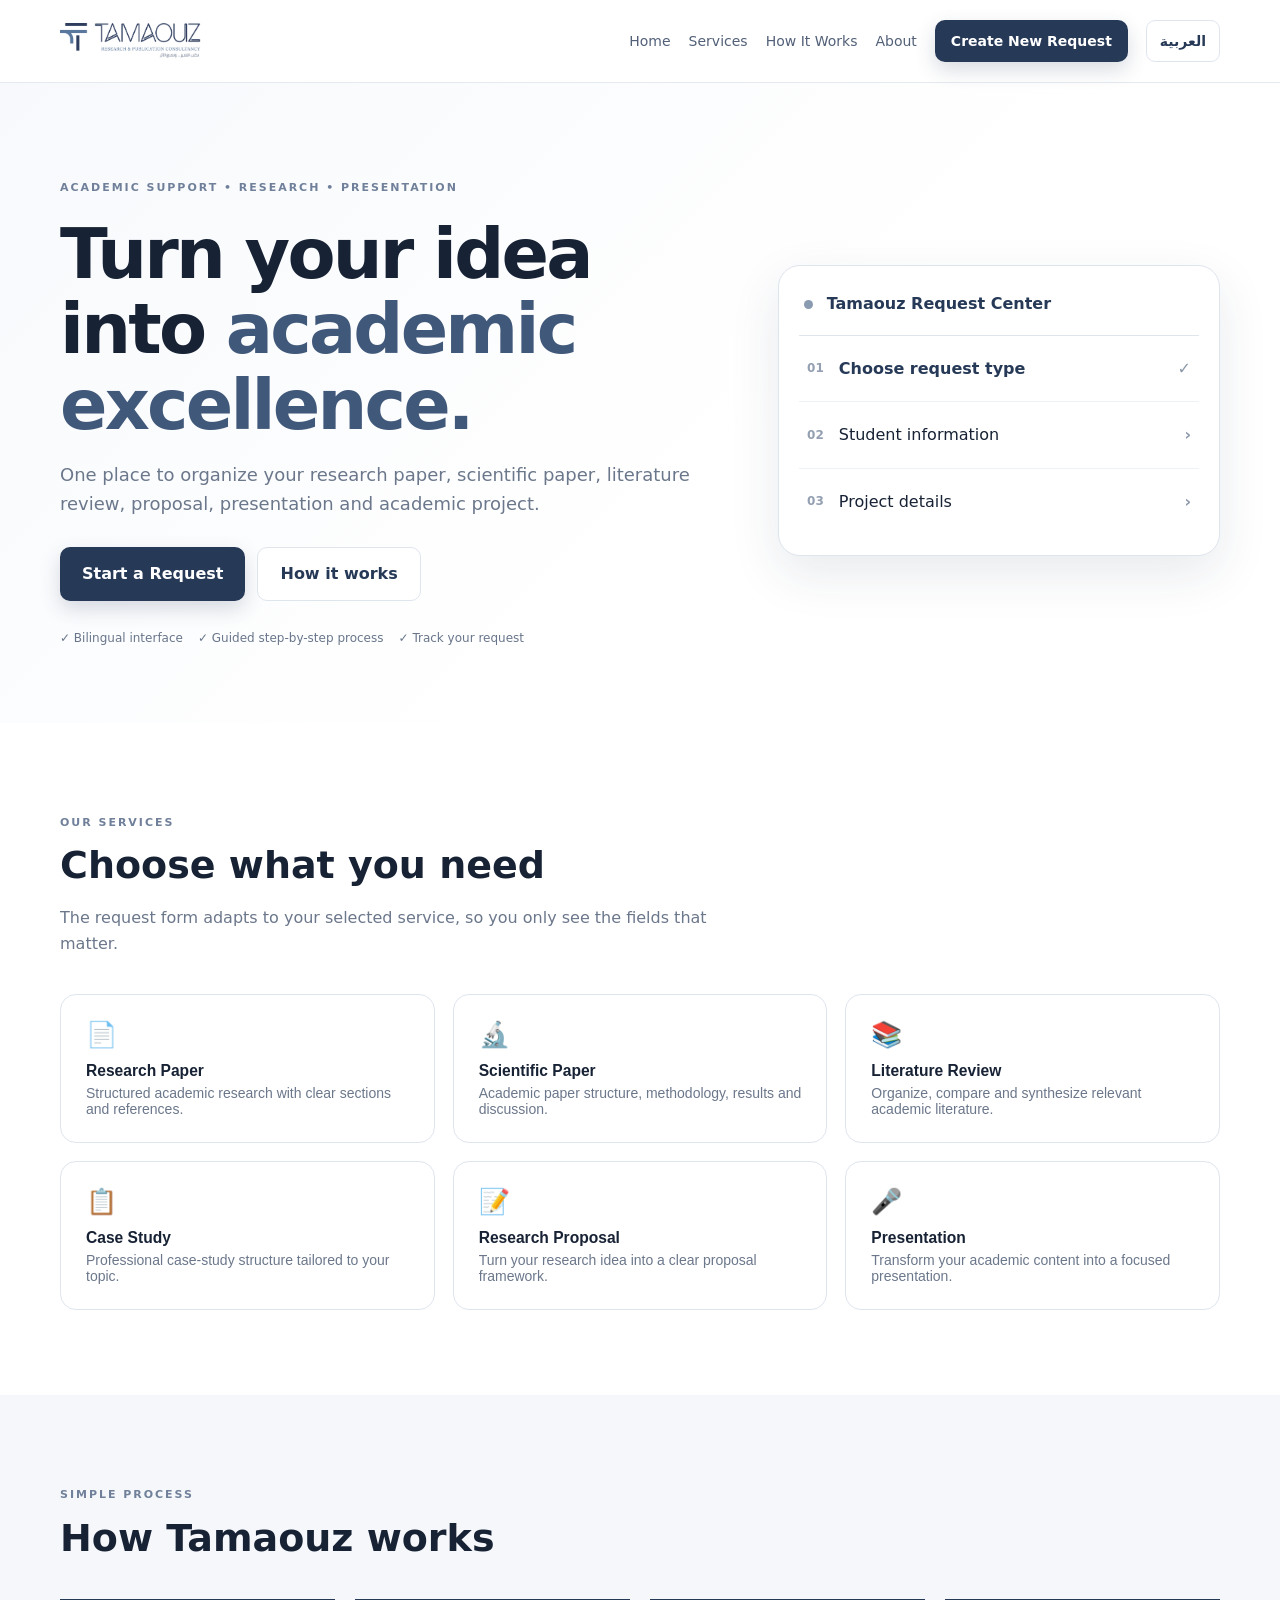
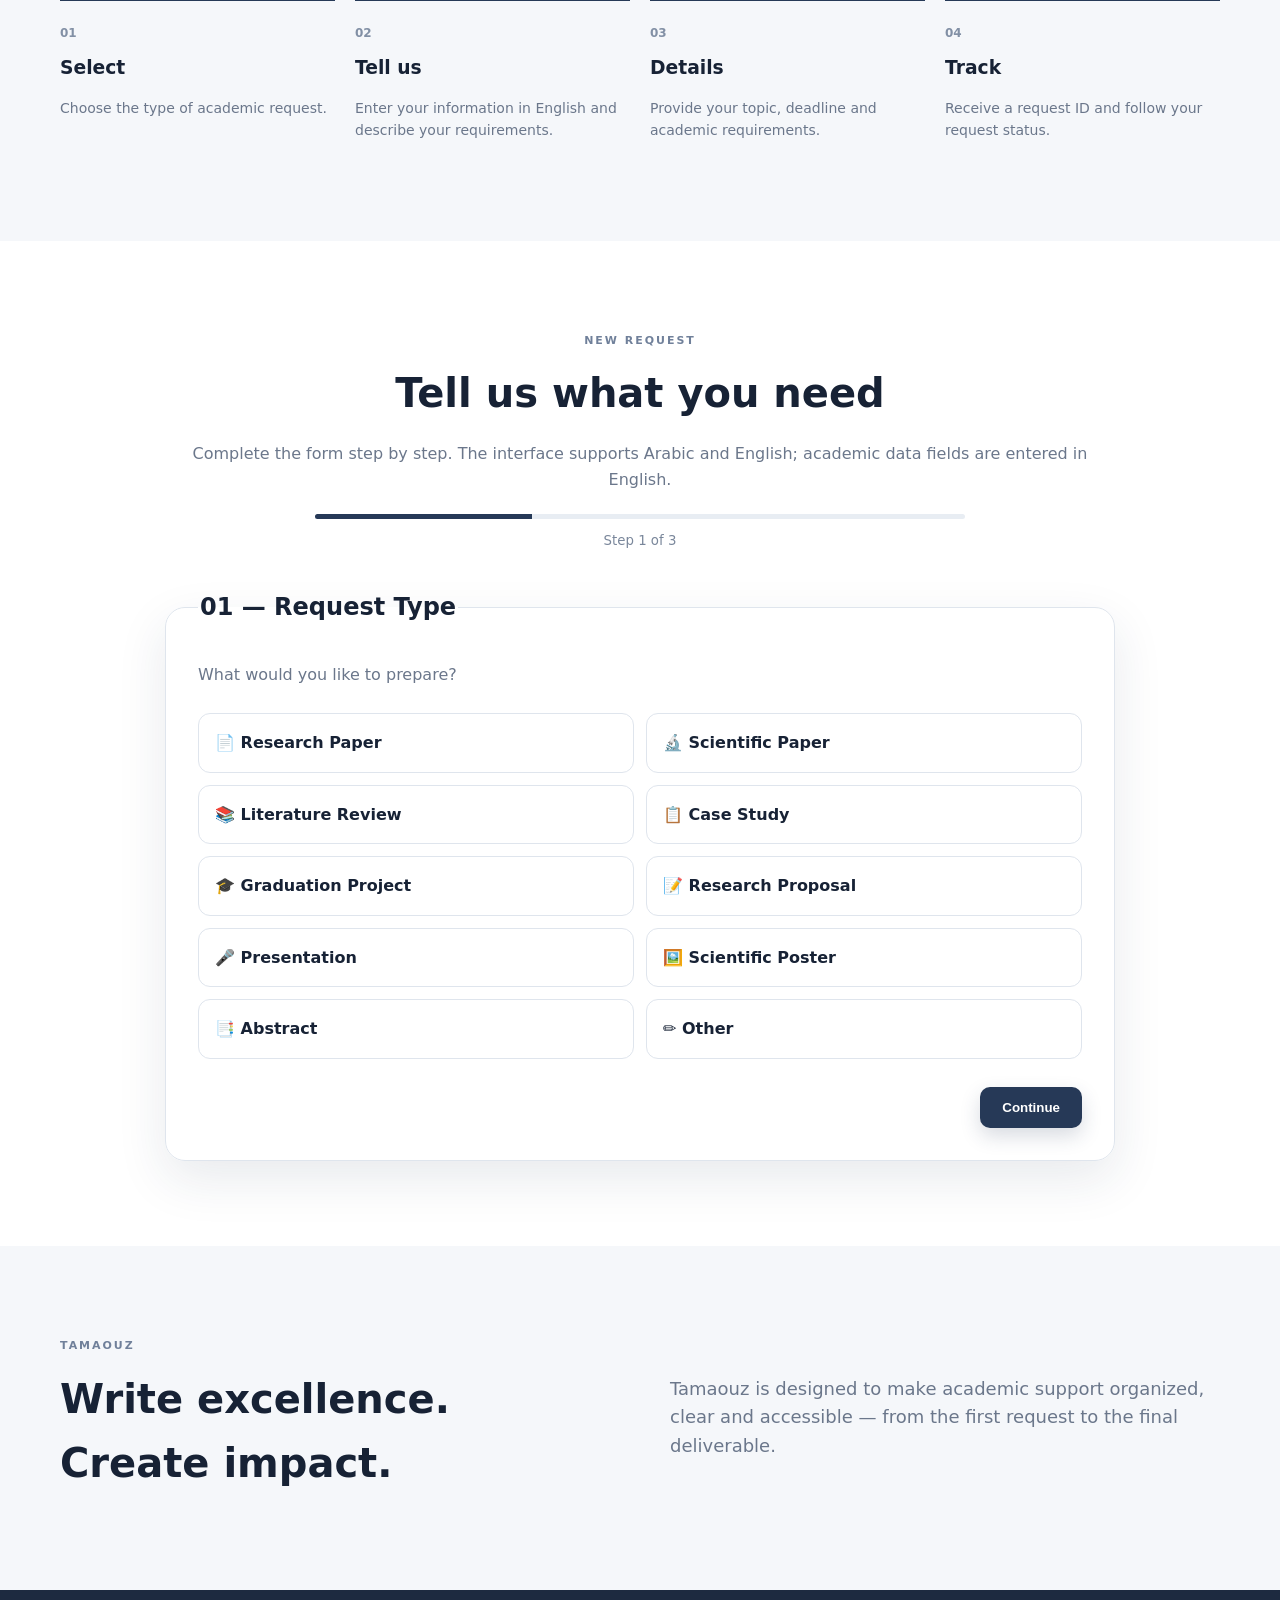
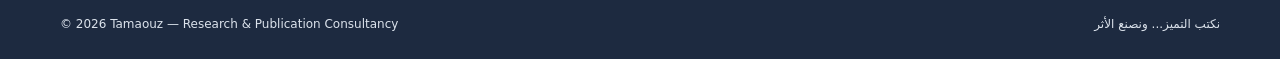
==== commit c418e2a7: "Add student dashboard link to submission success" ====
--- a/index.html
+++ b/index.html
@@ -145,7 +145,7 @@
           <p data-i18n="success.text">Your request ID is</p>
           <strong id="requestId">TM-2026-00001</strong>
           <p class="muted" data-i18n="success.keep">Keep this ID to track your request.</p>
-          <button type="button" class="btn" onclick="location.reload()" data-i18n="success.new">Create Another Request</button>
+          <div class="hero-actions"><a id="dashboardLink" class="btn" href="dashboard.html" data-i18n="dashboard.open">Open Student Dashboard</a><button type="button" class="btn btn-ghost" onclick="location.reload()" data-i18n="success.new">Create Another Request</button></div>
         </div>
       </div>
     </section>
--- a/styles.css
+++ b/styles.css
@@ -1 +1 @@
-:root{--navy:#263957;--blue:#405879;--ink:#172235;--muted:#6b778b;--line:#dfe5ed;--soft:#f5f7fa;--white:#fff;--shadow:0 18px 50px rgba(31,48,75,.10)}*{box-sizing:border-box}html{scroll-behavior:smooth}body{margin:0;font-family:Inter,ui-sans-serif,system-ui,-apple-system,BlinkMacSystemFont,"Segoe UI",Tahoma,Arial,sans-serif;color:var(--ink);background:#fff;line-height:1.6}body[dir="rtl"]{font-family:"Noto Sans Arabic",Tahoma,Arial,sans-serif}a{text-decoration:none;color:inherit}.container{width:min(1160px,92%);margin:auto}.site-header{position:sticky;top:0;z-index:10;background:rgba(255,255,255,.95);backdrop-filter:blur(12px);border-bottom:1px solid rgba(223,229,237,.8)}.nav-wrap{min-height:82px;display:flex;align-items:center;justify-content:space-between;gap:24px}.brand{display:flex;align-items:center;gap:12px;color:var(--navy)}.brand-mark{font-size:42px;font-weight:800;border-left:5px solid var(--navy);padding-left:12px;line-height:1}.brand strong{display:block;font-size:27px;letter-spacing:.08em;font-weight:500}.brand small{display:block;font-size:9px;letter-spacing:.14em;color:#6d7d96}.brand em{display:block;font-style:normal;font-size:10px;text-align:right;color:#39465b;margin-top:2px}body[dir="rtl"] .brand-mark{border-left:0;border-right:5px solid var(--navy);padding-left:0;padding-right:12px}.brand em{direction:rtl}nav{display:flex;align-items:center;gap:18px;font-size:14px;color:#526078}nav a:not(.btn):hover{color:var(--navy)}.language-toggle{border:1px solid var(--line);border-radius:9px;padding:9px 13px;background:#fff;color:var(--navy);font:inherit;font-weight:700;cursor:pointer}.language-toggle:hover{background:var(--soft)}.btn{display:inline-flex;justify-content:center;align-items:center;border:0;border-radius:10px;padding:13px 22px;background:var(--navy);color:#fff;font-weight:700;cursor:pointer;transition:.2s;box-shadow:0 8px 20px rgba(38,57,87,.18)}.btn:hover{transform:translateY(-1px);background:#1f304c}.btn-small{padding:10px 16px}.btn-ghost{background:#fff;color:var(--navy);border:1px solid var(--line);box-shadow:none}.btn-ghost:hover{background:var(--soft)}.hero{background:linear-gradient(135deg,#f7f9fc 0%,#fff 58%);padding:90px 0 75px}.hero-grid{display:grid;grid-template-columns:1.1fr .75fr;gap:70px;align-items:center}.eyebrow{font-size:11px;letter-spacing:.18em;color:#70809a;font-weight:800}.hero h1{font-size:clamp(42px,6vw,70px);line-height:1.08;letter-spacing:-.04em;margin:18px 0}.hero h1 span{color:var(--blue)}.hero p{font-size:18px;color:var(--muted);max-width:650px}.hero-actions{display:flex;gap:12px;margin:28px 0}.trust{display:flex;flex-wrap:wrap;gap:15px;font-size:12px;color:#68758a}.hero-card{background:#fff;border:1px solid var(--line);border-radius:22px;padding:20px;box-shadow:var(--shadow)}.card-top{font-weight:800;color:var(--navy);padding:5px 5px 18px;border-bottom:1px solid var(--line)}.status-dot{display:inline-block;width:9px;height:9px;border-radius:50%;background:#8a9ab1;margin-right:8px}.mini-step{display:flex;align-items:center;gap:15px;padding:20px 8px;border-bottom:1px solid #eef1f5}.mini-step:last-child{border-bottom:0}.mini-step b{font-size:12px;color:#94a0b2}.mini-step span{flex:1}.mini-step strong{color:#8c98aa}.mini-step.active{color:var(--navy);font-weight:700}.section{padding:85px 0}.light{background:var(--soft)}.section-heading{max-width:680px;margin-bottom:38px}.section-heading h2{font-size:38px;line-height:1.2;margin:10px 0}.section-heading p{color:var(--muted)}.service-grid{display:grid;grid-template-columns:repeat(3,1fr);gap:18px}.service-card{text-align:start;background:#fff;border:1px solid var(--line);border-radius:16px;padding:25px;cursor:pointer;transition:.2s;color:inherit}.service-card:hover{transform:translateY(-4px);box-shadow:var(--shadow);border-color:#b9c4d3}.service-card span{font-size:25px}.service-card h3{margin:13px 0 5px}.service-card p{margin:0;color:var(--muted);font-size:14px}.steps{display:grid;grid-template-columns:repeat(4,1fr);gap:20px}.steps>div{border-top:2px solid var(--navy);padding-top:18px}.steps b{font-size:12px;color:#8290a5}.steps h3{margin:8px 0}.steps p{color:var(--muted);font-size:14px}.request-section{background:#fff}.request-shell{max-width:950px}.request-intro{text-align:center;margin-bottom:35px}.request-intro h2{font-size:40px;margin:10px 0}.request-intro p{color:var(--muted)}.progress{height:5px;background:#e8edf3;border-radius:5px;max-width:650px;margin:22px auto 8px;overflow:hidden}.progress-fill{display:block;height:100%;width:33.333%;background:var(--navy);transition:.25s}.request-intro small{color:#7a879b}fieldset{border:0;padding:0;margin:0}.step-panel{display:none;background:#fff;border:1px solid var(--line);border-radius:20px;padding:32px;box-shadow:var(--shadow)}.step-panel.active{display:block}.step-panel legend{font-size:24px;font-weight:800;margin-bottom:4px}.field-help{color:var(--muted);margin-top:0}.type-grid{display:grid;grid-template-columns:repeat(2,1fr);gap:12px;margin-top:25px}.type-grid label{cursor:pointer}.type-grid input{position:absolute;opacity:0}.type-grid label>span{display:block;border:1px solid var(--line);border-radius:12px;padding:16px;background:#fff;font-weight:650}.type-grid input:checked+span{border:2px solid var(--navy);background:#f5f7fa;color:var(--navy);padding:15px}.form-grid{display:grid;grid-template-columns:1fr 1fr;gap:18px;margin-top:25px}.form-grid label{font-size:13px;font-weight:700;color:#47546a}.form-grid label.full{grid-column:1/-1}.form-grid input,.form-grid select,.form-grid textarea{width:100%;margin-top:7px;border:1px solid #d6dde7;border-radius:10px;padding:12px 13px;font:inherit;color:var(--ink);outline:0;background:#fff}.form-grid textarea{resize:vertical}.form-grid input:focus,.form-grid select:focus,.form-grid textarea:focus{border-color:#6c7f9c;box-shadow:0 0 0 3px rgba(64,88,121,.08)}.form-actions{display:flex;justify-content:flex-end;gap:10px;margin-top:28px}.dynamic-requirements{display:grid;grid-template-columns:1fr 1fr;gap:18px;margin-top:2px;padding:18px;border-radius:14px;background:var(--soft)}.dynamic-title{grid-column:1/-1;font-weight:800;color:var(--navy);margin-bottom:2px}.dynamic-requirements label{font-size:13px;font-weight:700;color:#47546a}.dynamic-requirements input,.dynamic-requirements textarea{width:100%;margin-top:7px;border:1px solid #d6dde7;border-radius:10px;padding:10px 12px;font:inherit;background:#fff}.success{text-align:center;padding:60px 20px;border:1px solid var(--line);border-radius:20px;box-shadow:var(--shadow)}.success-icon{width:58px;height:58px;display:grid;place-items:center;margin:auto;border-radius:50%;background:#eaf0f6;color:var(--navy);font-size:27px;font-weight:900}.success h2{font-size:34px;margin:15px 0 5px}.success strong{font-size:25px;color:var(--navy);letter-spacing:.08em}.muted{color:var(--muted)}.about{display:grid;grid-template-columns:1fr 1fr;gap:60px;align-items:center}.about h2{font-size:40px;margin:10px 0}.about p{color:var(--muted);font-size:18px}footer{background:#1d2a40;color:#dce3ec;padding:25px 0;font-size:12px}footer .container{display:flex;justify-content:space-between;gap:20px}@media(max-width:850px){nav a:not(.btn){display:none}.hero-grid,.about{grid-template-columns:1fr}.service-grid{grid-template-columns:1fr 1fr}.steps{grid-template-columns:1fr 1fr}}@media(max-width:600px){.brand small,.brand em{display:none}.brand strong{font-size:21px}.hero{padding-top:60px}.hero h1{font-size:42px}.service-grid,.type-grid,.form-grid,.steps,.dynamic-requirements{grid-template-columns:1fr}.step-panel{padding:22px}.section{padding:60px 0}footer .container{flex-direction:column}nav{gap:8px}.language-toggle{padding:8px 10px}}
+:root{--navy:#263957;--blue:#405879;--ink:#172235;--muted:#6b778b;--line:#dfe5ed;--soft:#f5f7fa;--white:#fff;--shadow:0 18px 50px rgba(31,48,75,.10)}*{box-sizing:border-box}html{scroll-behavior:smooth}body{margin:0;font-family:Inter,ui-sans-serif,system-ui,-apple-system,BlinkMacSystemFont,"Segoe UI",Tahoma,Arial,sans-serif;color:var(--ink);background:#fff;line-height:1.6}body[dir="rtl"]{font-family:"Noto Sans Arabic",Tahoma,Arial,sans-serif}a{text-decoration:none;color:inherit}.container{width:min(1160px,92%);margin:auto}.site-header{position:sticky;top:0;z-index:10;background:rgba(255,255,255,.95);backdrop-filter:blur(12px);border-bottom:1px solid rgba(223,229,237,.8)}.nav-wrap{min-height:82px;display:flex;align-items:center;justify-content:space-between;gap:24px}.brand{display:flex;align-items:center;color:var(--navy);flex-shrink:0}.brand-logo{display:block;width:145px;height:auto;max-height:50px;object-fit:contain}.brand-mark{font-size:42px;font-weight:800;border-left:5px solid var(--navy);padding-left:12px;line-height:1}.brand strong{display:block;font-size:27px;letter-spacing:.08em;font-weight:500}.brand small{display:block;font-size:9px;letter-spacing:.14em;color:#6d7d96}.brand em{display:block;font-style:normal;font-size:10px;text-align:right;color:#39465b;margin-top:2px}body[dir="rtl"] .brand-mark{border-left:0;border-right:5px solid var(--navy);padding-left:0;padding-right:12px}.brand em{direction:rtl}nav{display:flex;align-items:center;gap:18px;font-size:14px;color:#526078}nav a:not(.btn):hover{color:var(--navy)}.language-toggle{border:1px solid var(--line);border-radius:9px;padding:9px 13px;background:#fff;color:var(--navy);font:inherit;font-weight:700;cursor:pointer}.language-toggle:hover{background:var(--soft)}.btn{display:inline-flex;justify-content:center;align-items:center;border:0;border-radius:10px;padding:13px 22px;background:var(--navy);color:#fff;font-weight:700;cursor:pointer;transition:.2s;box-shadow:0 8px 20px rgba(38,57,87,.18)}.btn:hover{transform:translateY(-1px);background:#1f304c}.btn-small{padding:10px 16px}.btn-ghost{background:#fff;color:var(--navy);border:1px solid var(--line);box-shadow:none}.btn-ghost:hover{background:var(--soft)}.hero{background:linear-gradient(135deg,#f7f9fc 0%,#fff 58%);padding:90px 0 75px}.hero-grid{display:grid;grid-template-columns:1.1fr .75fr;gap:70px;align-items:center}.eyebrow{font-size:11px;letter-spacing:.18em;color:#70809a;font-weight:800}.hero h1{font-size:clamp(42px,6vw,70px);line-height:1.08;letter-spacing:-.04em;margin:18px 0}.hero h1 span{color:var(--blue)}.hero p{font-size:18px;color:var(--muted);max-width:650px}.hero-actions{display:flex;gap:12px;margin:28px 0}.trust{display:flex;flex-wrap:wrap;gap:15px;font-size:12px;color:#68758a}.hero-card{background:#fff;border:1px solid var(--line);border-radius:22px;padding:20px;box-shadow:var(--shadow)}.card-top{font-weight:800;color:var(--navy);padding:5px 5px 18px;border-bottom:1px solid var(--line)}.status-dot{display:inline-block;width:9px;height:9px;border-radius:50%;background:#8a9ab1;margin-right:8px}.mini-step{display:flex;align-items:center;gap:15px;padding:20px 8px;border-bottom:1px solid #eef1f5}.mini-step:last-child{border-bottom:0}.mini-step b{font-size:12px;color:#94a0b2}.mini-step span{flex:1}.mini-step strong{color:#8c98aa}.mini-step.active{color:var(--navy);font-weight:700}.section{padding:85px 0}.light{background:var(--soft)}.section-heading{max-width:680px;margin-bottom:38px}.section-heading h2{font-size:38px;line-height:1.2;margin:10px 0}.section-heading p{color:var(--muted)}.service-grid{display:grid;grid-template-columns:repeat(3,1fr);gap:18px}.service-card{text-align:start;background:#fff;border:1px solid var(--line);border-radius:16px;padding:25px;cursor:pointer;transition:.2s;color:inherit}.service-card:hover{transform:translateY(-4px);box-shadow:var(--shadow);border-color:#b9c4d3}.service-card span{font-size:25px}.service-card h3{margin:13px 0 5px}.service-card p{margin:0;color:var(--muted);font-size:14px}.steps{display:grid;grid-template-columns:repeat(4,1fr);gap:20px}.steps>div{border-top:2px solid var(--navy);padding-top:18px}.steps b{font-size:12px;color:#8290a5}.steps h3{margin:8px 0}.steps p{color:var(--muted);font-size:14px}.request-section{background:#fff}.request-shell{max-width:950px}.request-intro{text-align:center;margin-bottom:35px}.request-intro h2{font-size:40px;margin:10px 0}.request-intro p{color:var(--muted)}.progress{height:5px;background:#e8edf3;border-radius:5px;max-width:650px;margin:22px auto 8px;overflow:hidden}.progress-fill{display:block;height:100%;width:33.333%;background:var(--navy);transition:.25s}.request-intro small{color:#7a879b}fieldset{border:0;padding:0;margin:0}.step-panel{display:none;background:#fff;border:1px solid var(--line);border-radius:20px;padding:32px;box-shadow:var(--shadow)}.step-panel.active{display:block}.step-panel legend{font-size:24px;font-weight:800;margin-bottom:4px}.field-help{color:var(--muted);margin-top:0}.type-grid{display:grid;grid-template-columns:repeat(2,1fr);gap:12px;margin-top:25px}.type-grid label{cursor:pointer}.type-grid input{position:absolute;opacity:0}.type-grid label>span{display:block;border:1px solid var(--line);border-radius:12px;padding:16px;background:#fff;font-weight:650}.type-grid input:checked+span{border:2px solid var(--navy);background:#f5f7fa;color:var(--navy);padding:15px}.form-grid{display:grid;grid-template-columns:1fr 1fr;gap:18px;margin-top:25px}.form-grid label{font-size:13px;font-weight:700;color:#47546a}.form-grid label.full{grid-column:1/-1}.form-grid input,.form-grid select,.form-grid textarea{width:100%;margin-top:7px;border:1px solid #d6dde7;border-radius:10px;padding:12px 13px;font:inherit;color:var(--ink);outline:0;background:#fff}.form-grid textarea{resize:vertical}.form-grid input:focus,.form-grid select:focus,.form-grid textarea:focus{border-color:#6c7f9c;box-shadow:0 0 0 3px rgba(64,88,121,.08)}.form-actions{display:flex;justify-content:flex-end;gap:10px;margin-top:28px}.dynamic-requirements{display:grid;grid-template-columns:1fr 1fr;gap:18px;margin-top:2px;padding:18px;border-radius:14px;background:var(--soft)}.dynamic-title{grid-column:1/-1;font-weight:800;color:var(--navy);margin-bottom:2px}.dynamic-requirements label{font-size:13px;font-weight:700;color:#47546a}.dynamic-requirements input,.dynamic-requirements textarea{width:100%;margin-top:7px;border:1px solid #d6dde7;border-radius:10px;padding:10px 12px;font:inherit;background:#fff}.success{text-align:center;padding:60px 20px;border:1px solid var(--line);border-radius:20px;box-shadow:var(--shadow)}.success-icon{width:58px;height:58px;display:grid;place-items:center;margin:auto;border-radius:50%;background:#eaf0f6;color:var(--navy);font-size:27px;font-weight:900}.success h2{font-size:34px;margin:15px 0 5px}.success strong{font-size:25px;color:var(--navy);letter-spacing:.08em}.muted{color:var(--muted)}.about{display:grid;grid-template-columns:1fr 1fr;gap:60px;align-items:center}.about h2{font-size:40px;margin:10px 0}.about p{color:var(--muted);font-size:18px}footer{background:#1d2a40;color:#dce3ec;padding:25px 0;font-size:12px}footer .container{display:flex;justify-content:space-between;gap:20px}@media(max-width:850px){nav a:not(.btn){display:none}.hero-grid,.about{grid-template-columns:1fr}.service-grid{grid-template-columns:1fr 1fr}.steps{grid-template-columns:1fr 1fr}.brand-logo{width:125px;max-height:44px}}@media(max-width:600px){.brand-logo{width:105px;max-height:40px}.hero{padding-top:60px}.hero h1{font-size:42px}.service-grid,.type-grid,.form-grid,.steps,.dynamic-requirements{grid-template-columns:1fr}.step-panel{padding:22px}.section{padding:60px 0}footer .container{flex-direction:column}nav{gap:8px}.language-toggle{padding:8px 10px}}
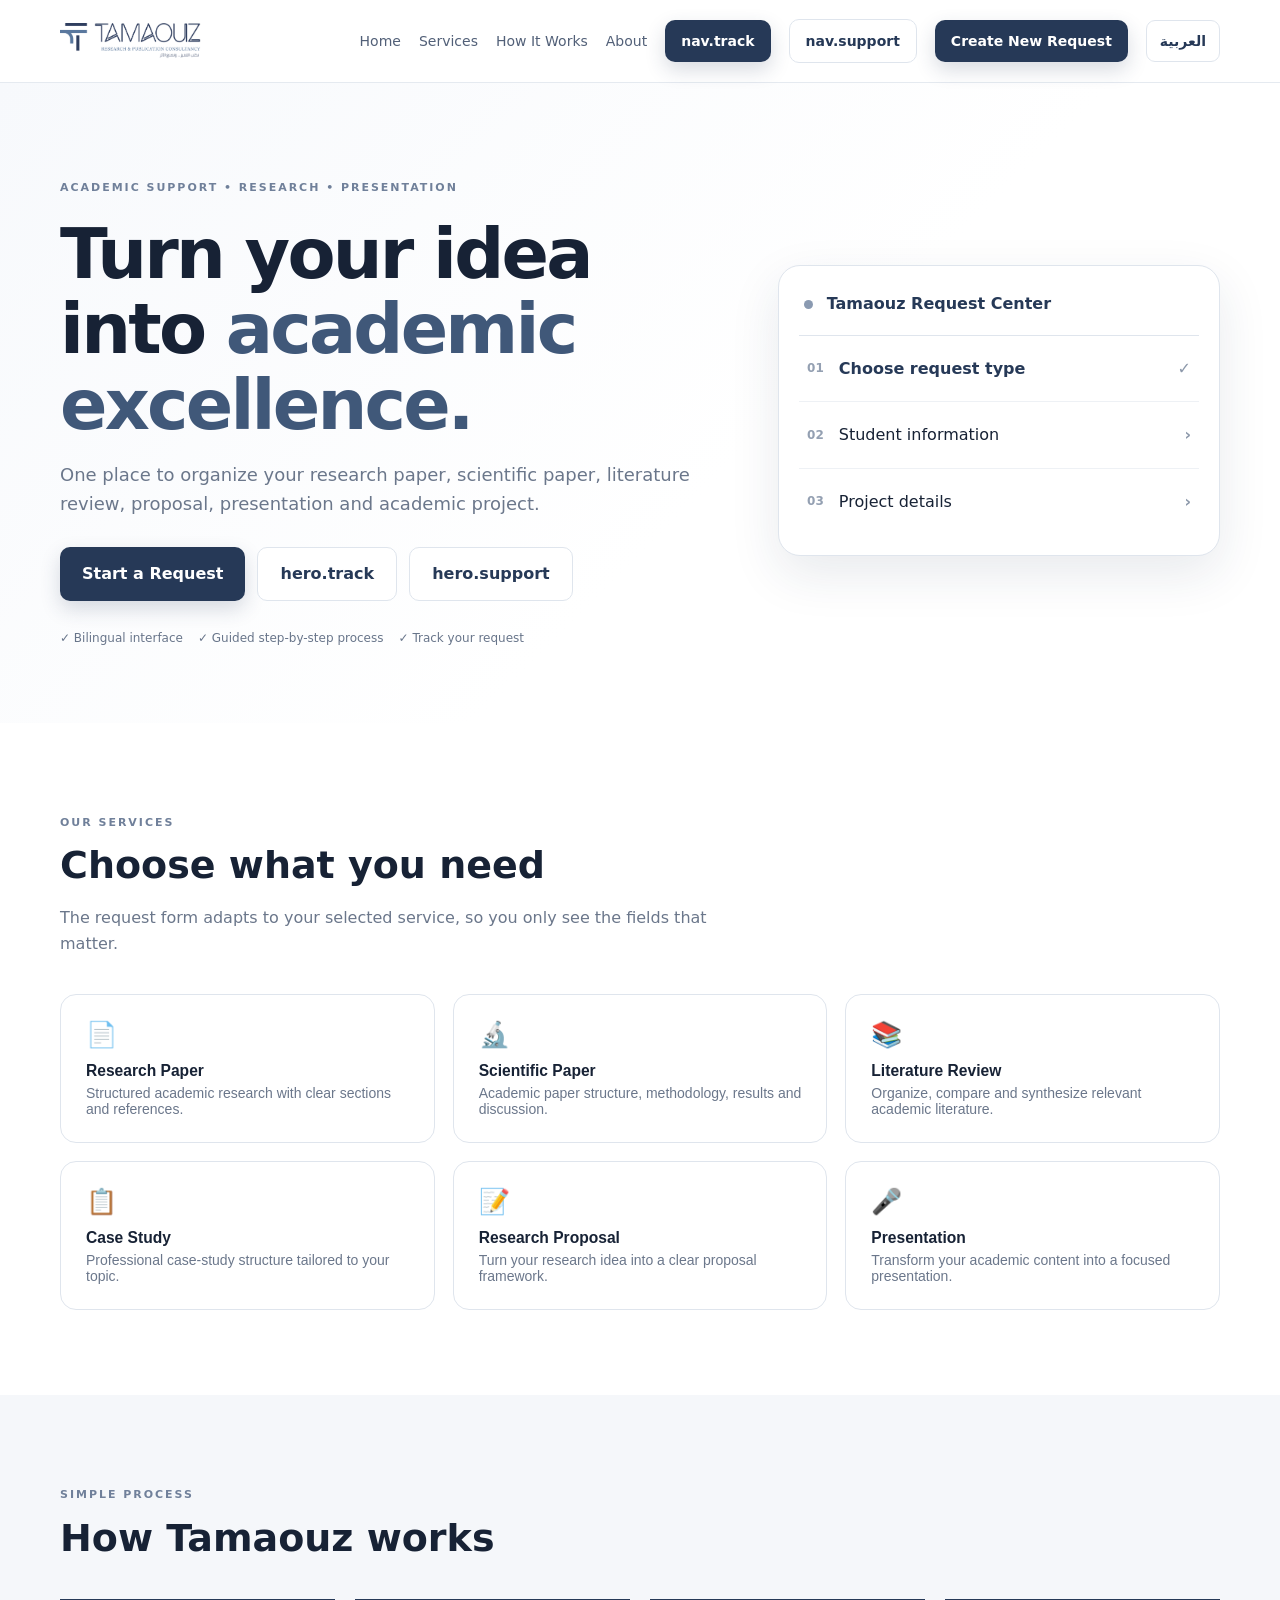
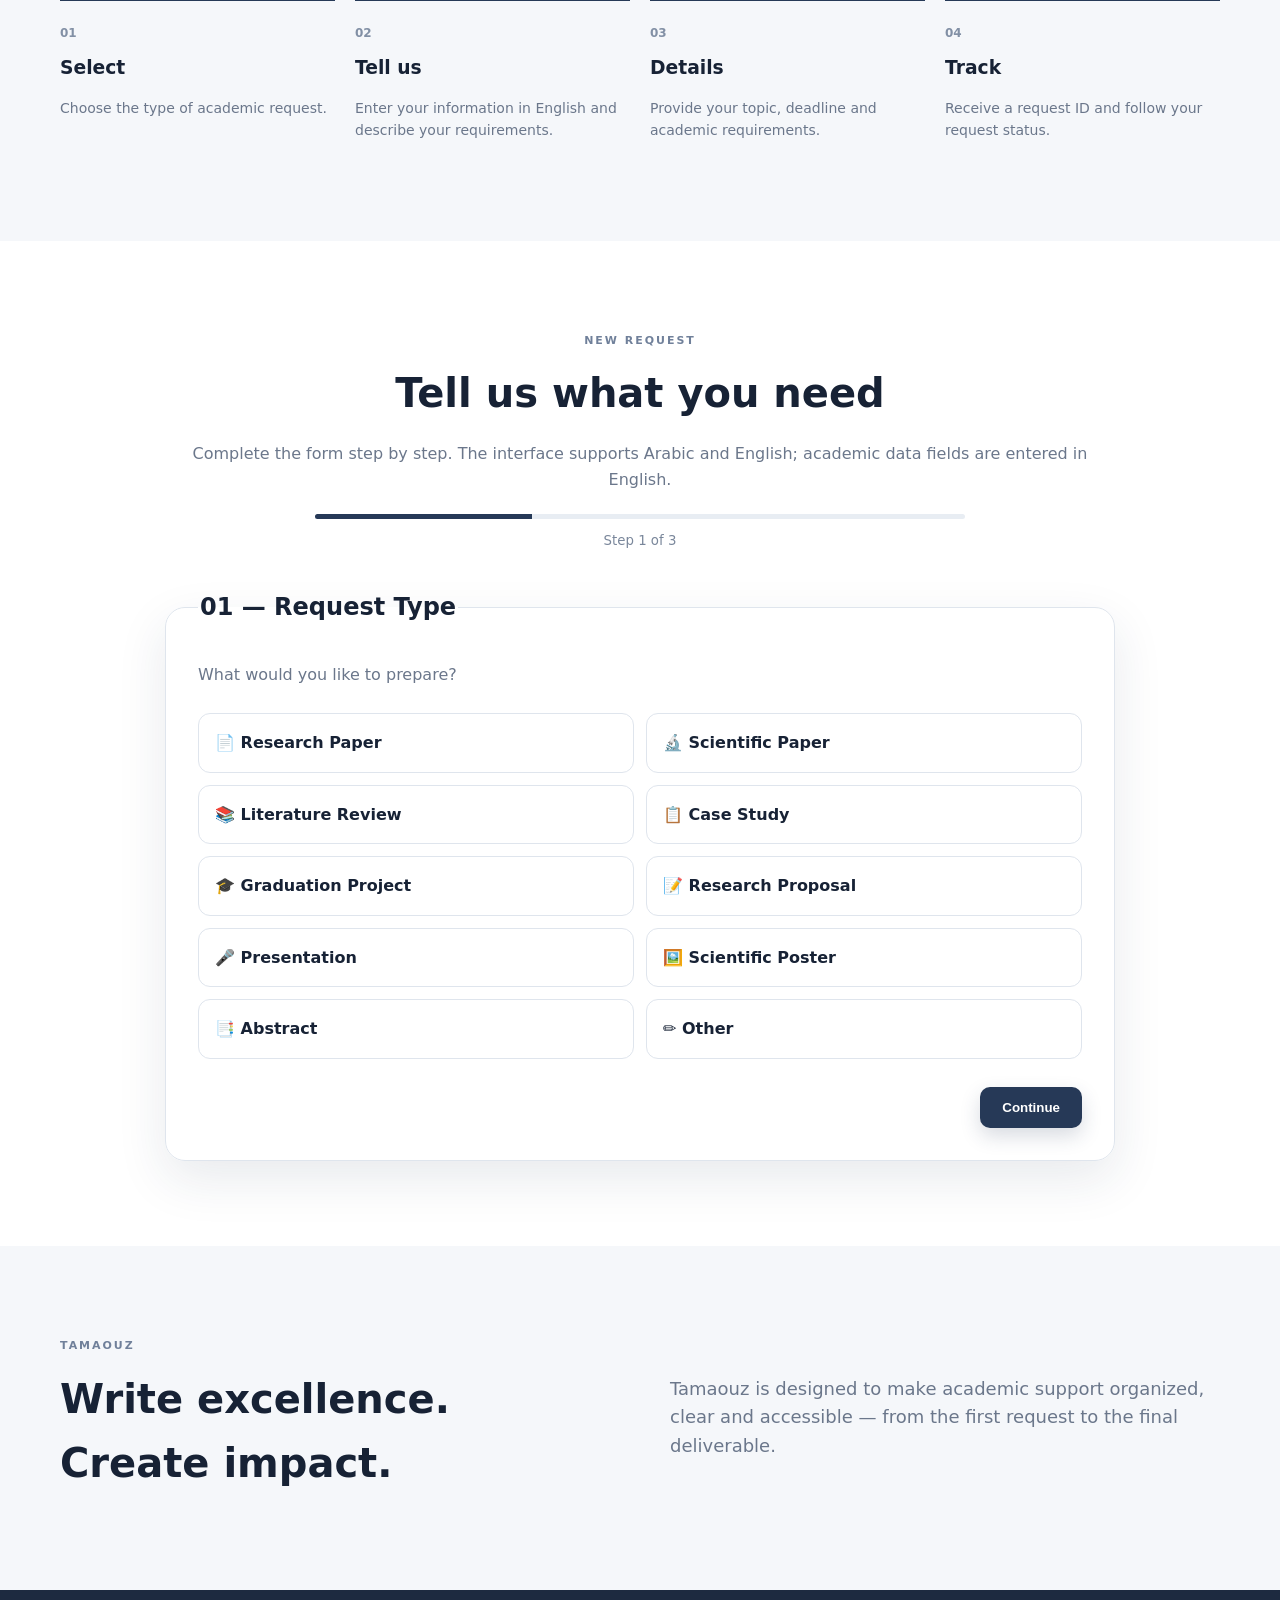
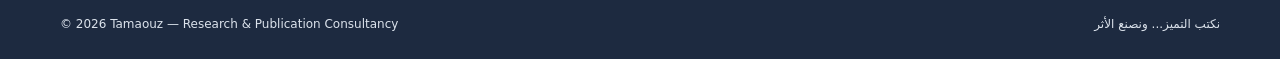
==== commit 3b873073: "Add request tracking and customer service links" ====
--- a/index.html
+++ b/index.html
@@ -18,6 +18,8 @@
         <a href="#services" data-i18n="nav.services">Services</a>
         <a href="#how" data-i18n="nav.how">How It Works</a>
         <a href="#about" data-i18n="nav.about">About</a>
+        <a href="dashboard.html" class="btn btn-small" data-i18n="nav.track">Track Requests</a>
+        <a href="support.html" class="btn btn-small btn-ghost" data-i18n="nav.support">Customer Service</a>
         <a class="btn btn-small" href="#request" data-i18n="nav.request">Create New Request</a>
         <button id="languageToggle" class="language-toggle" type="button" aria-label="Switch language">العربية</button>
       </nav>
@@ -33,7 +35,8 @@
           <p data-i18n="hero.text">One place to organize your research paper, scientific paper, literature review, proposal, presentation and academic project.</p>
           <div class="hero-actions">
             <a class="btn" href="#request" data-i18n="hero.start">Start a Request</a>
-            <a class="btn btn-ghost" href="#how" data-i18n="hero.how">How it works</a>
+            <a class="btn btn-ghost" href="dashboard.html" data-i18n="hero.track">Track Requests</a>
+            <a class="btn btn-ghost" href="support.html" data-i18n="hero.support">Customer Service</a>
           </div>
           <div class="trust"><span data-i18n="hero.trust1">✓ Bilingual interface</span><span data-i18n="hero.trust2">✓ Guided step-by-step process</span><span data-i18n="hero.trust3">✓ Track your request</span></div>
         </div>
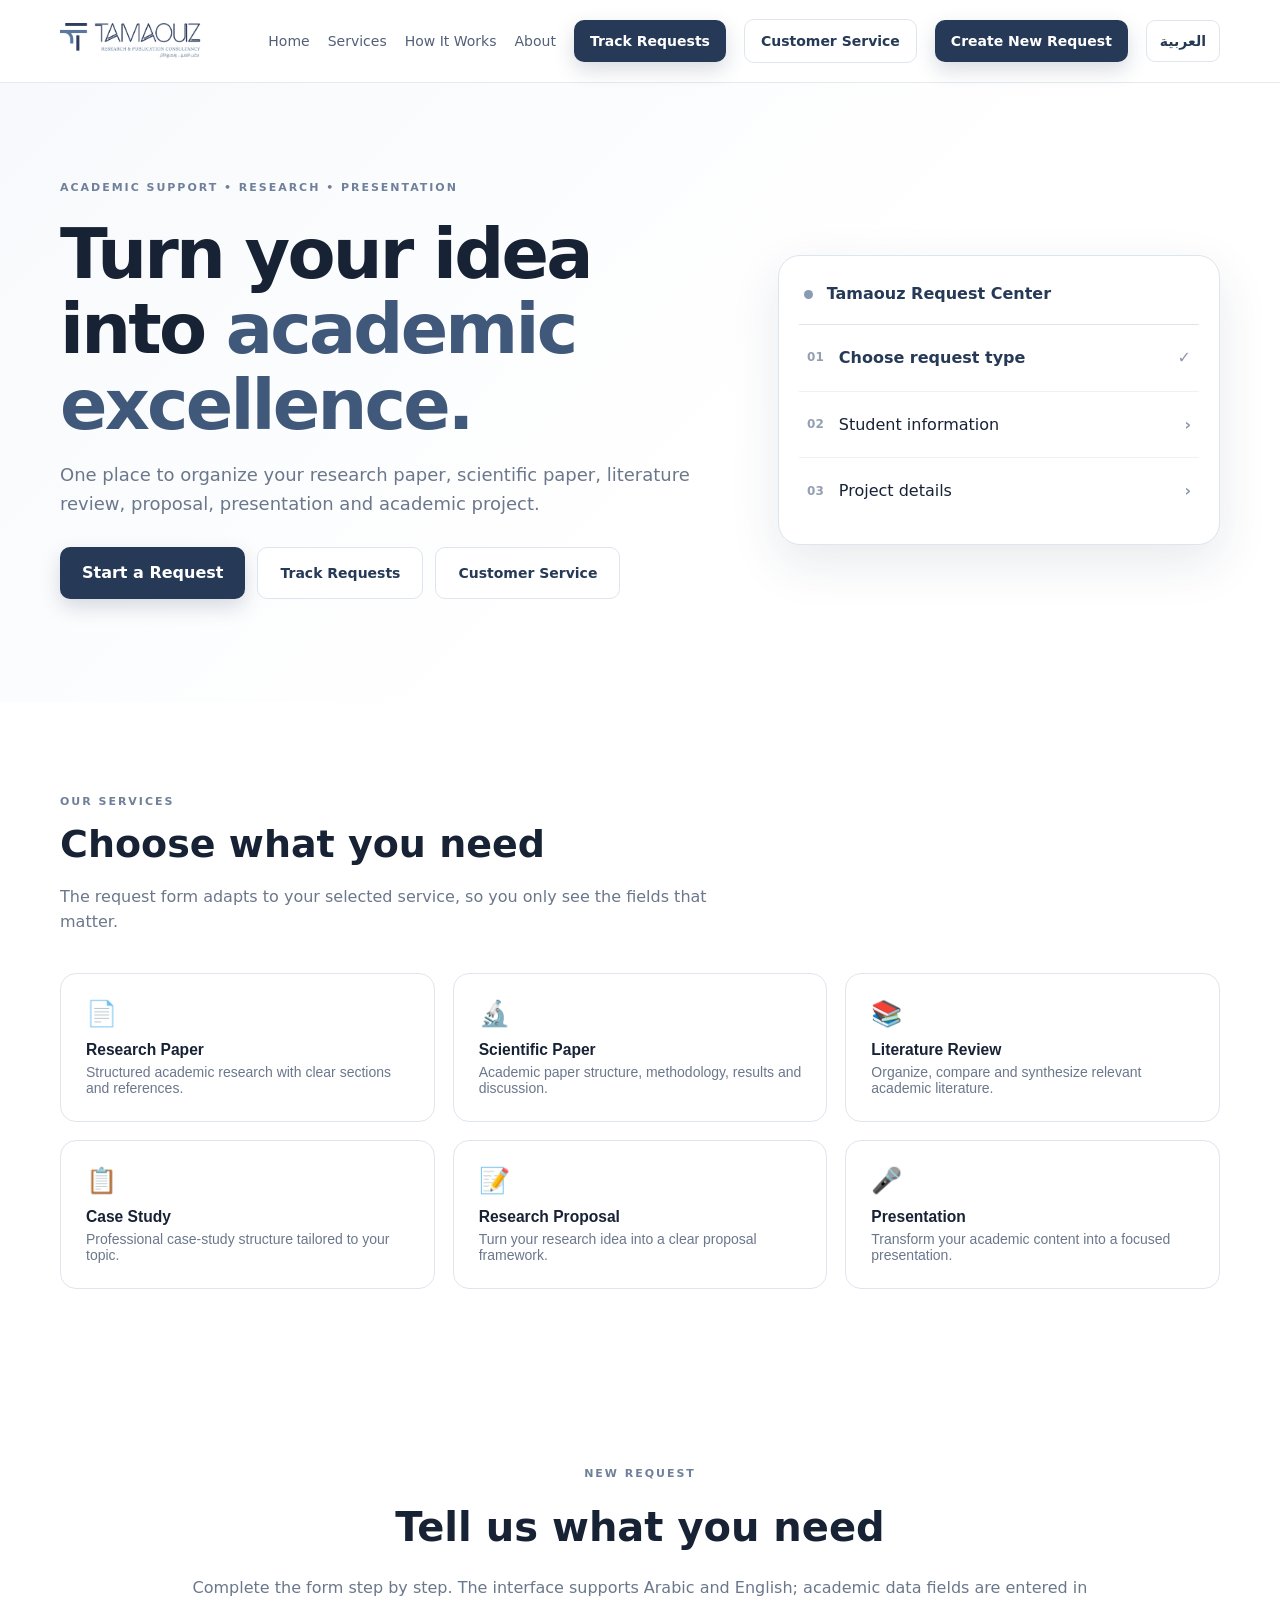
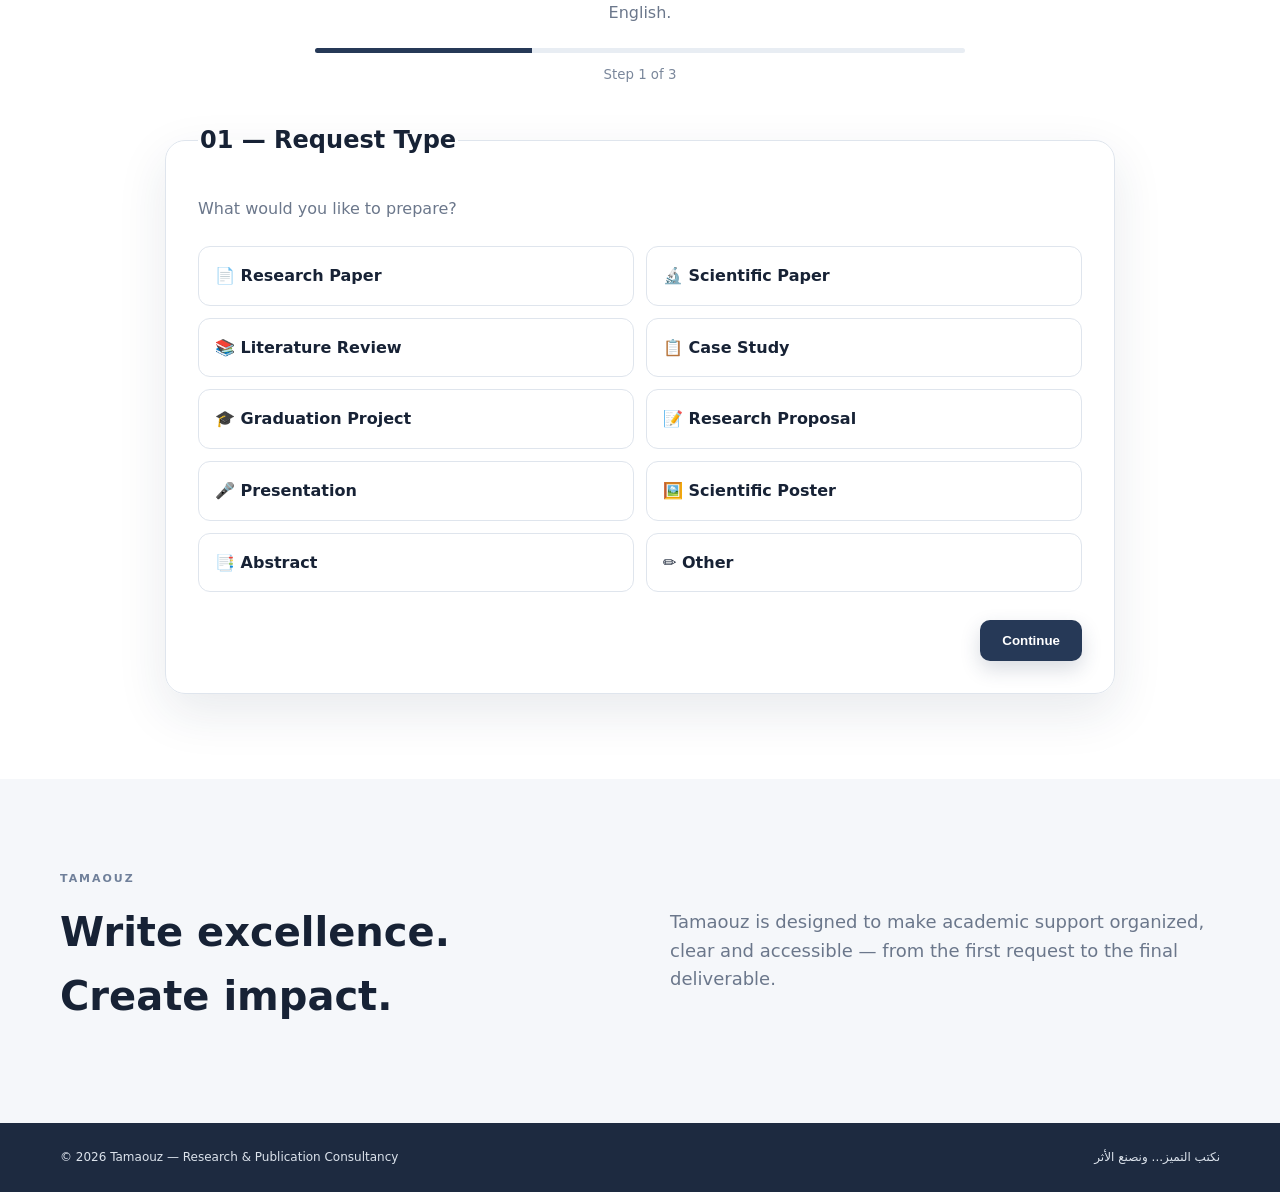
==== commit ca51a5b7: "Remove homepage how-it-works section" ====
--- a/index.html
+++ b/index.html
@@ -63,18 +63,6 @@
           <button class="service-card" data-type="Case Study"><span>📋</span><h3 data-i18n="service.case">Case Study</h3><p data-i18n="service.caseText">Professional case-study structure tailored to your topic.</p></button>
           <button class="service-card" data-type="Research Proposal"><span>📝</span><h3 data-i18n="service.proposal">Research Proposal</h3><p data-i18n="service.proposalText">Turn your research idea into a clear proposal framework.</p></button>
           <button class="service-card" data-type="Presentation"><span>🎤</span><h3 data-i18n="service.presentation">Presentation</h3><p data-i18n="service.presentationText">Transform your academic content into a focused presentation.</p></button>
-        </div>
-      </div>
-    </section>
-
-    <section id="how" class="section light">
-      <div class="container">
-        <div class="section-heading"><span class="eyebrow" data-i18n="how.eyebrow">SIMPLE PROCESS</span><h2 data-i18n="how.title">How Tamaouz works</h2></div>
-        <div class="steps">
-          <div><b>01</b><h3 data-i18n="how.select">Select</h3><p data-i18n="how.selectText">Choose the type of academic request.</p></div>
-          <div><b>02</b><h3 data-i18n="how.tell">Tell us</h3><p data-i18n="how.tellText">Enter your information in English and describe your requirements.</p></div>
-          <div><b>03</b><h3 data-i18n="how.details">Details</h3><p data-i18n="how.detailsText">Provide your topic, deadline and academic requirements.</p></div>
-          <div><b>04</b><h3 data-i18n="how.track">Track</h3><p data-i18n="how.trackText">Receive a request ID and follow your request status.</p></div>
         </div>
       </div>
     </section>
--- a/styles.css
+++ b/styles.css
@@ -1 +1,24 @@
-:root{--navy:#263957;--blue:#405879;--ink:#172235;--muted:#6b778b;--line:#dfe5ed;--soft:#f5f7fa;--white:#fff;--shadow:0 18px 50px rgba(31,48,75,.10)}*{box-sizing:border-box}html{scroll-behavior:smooth}body{margin:0;font-family:Inter,ui-sans-serif,system-ui,-apple-system,BlinkMacSystemFont,"Segoe UI",Tahoma,Arial,sans-serif;color:var(--ink);background:#fff;line-height:1.6}body[dir="rtl"]{font-family:"Noto Sans Arabic",Tahoma,Arial,sans-serif}a{text-decoration:none;color:inherit}.container{width:min(1160px,92%);margin:auto}.site-header{position:sticky;top:0;z-index:10;background:rgba(255,255,255,.95);backdrop-filter:blur(12px);border-bottom:1px solid rgba(223,229,237,.8)}.nav-wrap{min-height:82px;display:flex;align-items:center;justify-content:space-between;gap:24px}.brand{display:flex;align-items:center;color:var(--navy);flex-shrink:0}.brand-logo{display:block;width:145px;height:auto;max-height:50px;object-fit:contain}.brand-mark{font-size:42px;font-weight:800;border-left:5px solid var(--navy);padding-left:12px;line-height:1}.brand strong{display:block;font-size:27px;letter-spacing:.08em;font-weight:500}.brand small{display:block;font-size:9px;letter-spacing:.14em;color:#6d7d96}.brand em{display:block;font-style:normal;font-size:10px;text-align:right;color:#39465b;margin-top:2px}body[dir="rtl"] .brand-mark{border-left:0;border-right:5px solid var(--navy);padding-left:0;padding-right:12px}.brand em{direction:rtl}nav{display:flex;align-items:center;gap:18px;font-size:14px;color:#526078}nav a:not(.btn):hover{color:var(--navy)}.language-toggle{border:1px solid var(--line);border-radius:9px;padding:9px 13px;background:#fff;color:var(--navy);font:inherit;font-weight:700;cursor:pointer}.language-toggle:hover{background:var(--soft)}.btn{display:inline-flex;justify-content:center;align-items:center;border:0;border-radius:10px;padding:13px 22px;background:var(--navy);color:#fff;font-weight:700;cursor:pointer;transition:.2s;box-shadow:0 8px 20px rgba(38,57,87,.18)}.btn:hover{transform:translateY(-1px);background:#1f304c}.btn-small{padding:10px 16px}.btn-ghost{background:#fff;color:var(--navy);border:1px solid var(--line);box-shadow:none}.btn-ghost:hover{background:var(--soft)}.hero{background:linear-gradient(135deg,#f7f9fc 0%,#fff 58%);padding:90px 0 75px}.hero-grid{display:grid;grid-template-columns:1.1fr .75fr;gap:70px;align-items:center}.eyebrow{font-size:11px;letter-spacing:.18em;color:#70809a;font-weight:800}.hero h1{font-size:clamp(42px,6vw,70px);line-height:1.08;letter-spacing:-.04em;margin:18px 0}.hero h1 span{color:var(--blue)}.hero p{font-size:18px;color:var(--muted);max-width:650px}.hero-actions{display:flex;gap:12px;margin:28px 0}.trust{display:flex;flex-wrap:wrap;gap:15px;font-size:12px;color:#68758a}.hero-card{background:#fff;border:1px solid var(--line);border-radius:22px;padding:20px;box-shadow:var(--shadow)}.card-top{font-weight:800;color:var(--navy);padding:5px 5px 18px;border-bottom:1px solid var(--line)}.status-dot{display:inline-block;width:9px;height:9px;border-radius:50%;background:#8a9ab1;margin-right:8px}.mini-step{display:flex;align-items:center;gap:15px;padding:20px 8px;border-bottom:1px solid #eef1f5}.mini-step:last-child{border-bottom:0}.mini-step b{font-size:12px;color:#94a0b2}.mini-step span{flex:1}.mini-step strong{color:#8c98aa}.mini-step.active{color:var(--navy);font-weight:700}.section{padding:85px 0}.light{background:var(--soft)}.section-heading{max-width:680px;margin-bottom:38px}.section-heading h2{font-size:38px;line-height:1.2;margin:10px 0}.section-heading p{color:var(--muted)}.service-grid{display:grid;grid-template-columns:repeat(3,1fr);gap:18px}.service-card{text-align:start;background:#fff;border:1px solid var(--line);border-radius:16px;padding:25px;cursor:pointer;transition:.2s;color:inherit}.service-card:hover{transform:translateY(-4px);box-shadow:var(--shadow);border-color:#b9c4d3}.service-card span{font-size:25px}.service-card h3{margin:13px 0 5px}.service-card p{margin:0;color:var(--muted);font-size:14px}.steps{display:grid;grid-template-columns:repeat(4,1fr);gap:20px}.steps>div{border-top:2px solid var(--navy);padding-top:18px}.steps b{font-size:12px;color:#8290a5}.steps h3{margin:8px 0}.steps p{color:var(--muted);font-size:14px}.request-section{background:#fff}.request-shell{max-width:950px}.request-intro{text-align:center;margin-bottom:35px}.request-intro h2{font-size:40px;margin:10px 0}.request-intro p{color:var(--muted)}.progress{height:5px;background:#e8edf3;border-radius:5px;max-width:650px;margin:22px auto 8px;overflow:hidden}.progress-fill{display:block;height:100%;width:33.333%;background:var(--navy);transition:.25s}.request-intro small{color:#7a879b}fieldset{border:0;padding:0;margin:0}.step-panel{display:none;background:#fff;border:1px solid var(--line);border-radius:20px;padding:32px;box-shadow:var(--shadow)}.step-panel.active{display:block}.step-panel legend{font-size:24px;font-weight:800;margin-bottom:4px}.field-help{color:var(--muted);margin-top:0}.type-grid{display:grid;grid-template-columns:repeat(2,1fr);gap:12px;margin-top:25px}.type-grid label{cursor:pointer}.type-grid input{position:absolute;opacity:0}.type-grid label>span{display:block;border:1px solid var(--line);border-radius:12px;padding:16px;background:#fff;font-weight:650}.type-grid input:checked+span{border:2px solid var(--navy);background:#f5f7fa;color:var(--navy);padding:15px}.form-grid{display:grid;grid-template-columns:1fr 1fr;gap:18px;margin-top:25px}.form-grid label{font-size:13px;font-weight:700;color:#47546a}.form-grid label.full{grid-column:1/-1}.form-grid input,.form-grid select,.form-grid textarea{width:100%;margin-top:7px;border:1px solid #d6dde7;border-radius:10px;padding:12px 13px;font:inherit;color:var(--ink);outline:0;background:#fff}.form-grid textarea{resize:vertical}.form-grid input:focus,.form-grid select:focus,.form-grid textarea:focus{border-color:#6c7f9c;box-shadow:0 0 0 3px rgba(64,88,121,.08)}.form-actions{display:flex;justify-content:flex-end;gap:10px;margin-top:28px}.dynamic-requirements{display:grid;grid-template-columns:1fr 1fr;gap:18px;margin-top:2px;padding:18px;border-radius:14px;background:var(--soft)}.dynamic-title{grid-column:1/-1;font-weight:800;color:var(--navy);margin-bottom:2px}.dynamic-requirements label{font-size:13px;font-weight:700;color:#47546a}.dynamic-requirements input,.dynamic-requirements textarea{width:100%;margin-top:7px;border:1px solid #d6dde7;border-radius:10px;padding:10px 12px;font:inherit;background:#fff}.success{text-align:center;padding:60px 20px;border:1px solid var(--line);border-radius:20px;box-shadow:var(--shadow)}.success-icon{width:58px;height:58px;display:grid;place-items:center;margin:auto;border-radius:50%;background:#eaf0f6;color:var(--navy);font-size:27px;font-weight:900}.success h2{font-size:34px;margin:15px 0 5px}.success strong{font-size:25px;color:var(--navy);letter-spacing:.08em}.muted{color:var(--muted)}.about{display:grid;grid-template-columns:1fr 1fr;gap:60px;align-items:center}.about h2{font-size:40px;margin:10px 0}.about p{color:var(--muted);font-size:18px}footer{background:#1d2a40;color:#dce3ec;padding:25px 0;font-size:12px}footer .container{display:flex;justify-content:space-between;gap:20px}@media(max-width:850px){nav a:not(.btn){display:none}.hero-grid,.about{grid-template-columns:1fr}.service-grid{grid-template-columns:1fr 1fr}.steps{grid-template-columns:1fr 1fr}.brand-logo{width:125px;max-height:44px}}@media(max-width:600px){.brand-logo{width:105px;max-height:40px}.hero{padding-top:60px}.hero h1{font-size:42px}.service-grid,.type-grid,.form-grid,.steps,.dynamic-requirements{grid-template-columns:1fr}.step-panel{padding:22px}.section{padding:60px 0}footer .container{flex-direction:column}nav{gap:8px}.language-toggle{padding:8px 10px}}+:root{--navy:#263957;--blue:#405879;--ink:#172235;--muted:#6b778b;--line:#dfe5ed;--soft:#f5f7fa;--white:#fff;--shadow:0 18px 50px rgba(31,48,75,.10)}*{box-sizing:border-box}html{scroll-behavior:smooth}body{margin:0;font-family:Inter,ui-sans-serif,system-ui,-apple-system,BlinkMacSystemFont,"Segoe UI",Tahoma,Arial,sans-serif;color:var(--ink);background:#fff;line-height:1.6}body[dir="rtl"]{font-family:"Noto Sans Arabic",Tahoma,Arial,sans-serif}a{text-decoration:none;color:inherit}.container{width:min(1160px,92%);margin:auto}.site-header{position:sticky;top:0;z-index:10;background:rgba(255,255,255,.95);backdrop-filter:blur(12px);border-bottom:1px solid rgba(223,229,237,.8)}.nav-wrap{min-height:82px;display:flex;align-items:center;justify-content:space-between;gap:24px}.brand{display:flex;align-items:center;color:var(--navy);flex-shrink:0}.brand-logo{display:block;width:145px;height:auto;max-height:50px;object-fit:contain}.brand-mark{font-size:42px;font-weight:800;border-left:5px solid var(--navy);padding-left:12px;line-height:1}.brand strong{display:block;font-size:27px;letter-spacing:.08em;font-weight:500}.brand small{display:block;font-size:9px;letter-spacing:.14em;color:#6d7d96}.brand em{display:block;font-style:normal;font-size:10px;text-align:right;color:#39465b;margin-top:2px}.brand em{direction:rtl}body[dir="rtl"] .brand-mark{border-left:0;border-right:5px solid var(--navy);padding-left:0;padding-right:12px}nav{display:flex;align-items:center;gap:18px;font-size:14px;color:#526078}nav a:not(.btn):hover{color:var(--navy)}.language-toggle{border:1px solid var(--line);border-radius:9px;padding:9px 13px;background:#fff;color:var(--navy);font:inherit;font-weight:700;cursor:pointer}.language-toggle:hover{background:var(--soft)}.btn{display:inline-flex;justify-content:center;align-items:center;border:0;border-radius:10px;padding:13px 22px;background:var(--navy);color:#fff;font-weight:700;cursor:pointer;transition:.2s;box-shadow:0 8px 20px rgba(38,57,87,.18)}.btn:hover{transform:translateY(-1px);background:#1f304c}.btn-small{padding:10px 16px}.btn-ghost{background:#fff;color:var(--navy);border:1px solid var(--line);box-shadow:none}.btn-ghost:hover{background:var(--soft)}.hero{background:linear-gradient(135deg,#f7f9fc 0%,#fff 58%);padding:90px 0 75px}.hero-grid{display:grid;grid-template-columns:1.1fr .75fr;gap:70px;align-items:center}.eyebrow{font-size:11px;letter-spacing:.18em;color:#70809a;font-weight:800}.hero h1{font-size:clamp(42px,6vw,70px);line-height:1.08;letter-spacing:-.04em;margin:18px 0}.hero h1 span{color:var(--blue)}.hero p{font-size:18px;color:var(--muted);max-width:650px}.hero-actions{display:flex;gap:12px;margin:28px 0}.trust{display:flex;flex-wrap:wrap;gap:15px;font-size:12px;color:#68758a}.hero-card{background:#fff;border:1px solid var(--line);border-radius:22px;padding:20px;box-shadow:var(--shadow)}.card-top{font-weight:800;color:var(--navy);padding:5px 5px 18px;border-bottom:1px solid var(--line)}.status-dot{display:inline-block;width:9px;height:9px;border-radius:50%;background:#8a9ab1;margin-right:8px}.mini-step{display:flex;align-items:center;gap:15px;padding:20px 8px;border-bottom:1px solid #eef1f5}.mini-step:last-child{border-bottom:0}.mini-step b{font-size:12px;color:#94a0b2}.mini-step span{flex:1}.mini-step strong{color:#8c98aa}.mini-step.active{color:var(--navy);font-weight:700}.section{padding:85px 0}.light{background:var(--soft)}.section-heading{max-width:680px;margin-bottom:38px}.section-heading h2{font-size:38px;line-height:1.2;margin:10px 0}.section-heading p{color:var(--muted)}.service-grid{display:grid;grid-template-columns:repeat(3,1fr);gap:18px}.service-card{text-align:start;background:#fff;border:1px solid var(--line);border-radius:16px;padding:25px;cursor:pointer;transition:.2s;color:inherit}.service-card:hover{transform:translateY(-4px);box-shadow:var(--shadow);border-color:#b9c4d3}.service-card span{font-size:25px}.service-card h3{margin:13px 0 5px}.service-card p{margin:0;color:var(--muted);font-size:14px}.steps{display:grid;grid-template-columns:repeat(4,1fr);gap:20px}.steps>div{border-top:2px solid var(--navy);padding-top:18px}.steps b{font-size:12px;color:#8290a5}.steps h3{margin:8px 0}.steps p{color:var(--muted);font-size:14px}.request-section{background:#fff}.request-shell{max-width:950px}.request-intro{text-align:center;margin-bottom:35px}.request-intro h2{font-size:40px;margin:10px 0}.request-intro p{color:var(--muted)}.progress{height:5px;background:#e8edf3;border-radius:5px;max-width:650px;margin:22px auto 8px;overflow:hidden}.progress-fill{display:block;height:100%;width:33.333%;background:var(--navy);transition:.25s}.request-intro small{color:#7a879b}fieldset{border:0;padding:0;margin:0}.step-panel{display:none;background:#fff;border:1px solid var(--line);border-radius:20px;padding:32px;box-shadow:var(--shadow)}.step-panel.active{display:block}.step-panel legend{font-size:24px;font-weight:800;margin-bottom:4px}.field-help{color:var(--muted);margin-top:0}.type-grid{display:grid;grid-template-columns:repeat(2,1fr);gap:12px;margin-top:25px}.type-grid label{cursor:pointer}.type-grid input{position:absolute;opacity:0}.type-grid label>span{display:block;border:1px solid var(--line);border-radius:12px;padding:16px;background:#fff;font-weight:650}.type-grid input:checked+span{border:2px solid var(--navy);background:#f5f7fa;color:var(--navy);padding:15px}.form-grid{display:grid;grid-template-columns:1fr 1fr;gap:18px;margin-top:25px}.form-grid label{font-size:13px;font-weight:700;color:#47546a}.form-grid label.full{grid-column:1/-1}.form-grid input,.form-grid select,.form-grid textarea{width:100%;margin-top:7px;border:1px solid #d6dde7;border-radius:10px;padding:12px 13px;font:inherit;color:var(--ink);outline:0;background:#fff}.form-grid textarea{resize:vertical}.form-grid input:focus,.form-grid select:focus,.form-grid textarea:focus{border-color:#6c7f9c;box-shadow:0 0 0 3px rgba(64,88,121,.08)}.form-actions{display:flex;justify-content:flex-end;gap:10px;margin-top:28px}.dynamic-requirements{display:grid;grid-template-columns:1fr 1fr;gap:18px;margin-top:2px;padding:18px;border-radius:14px;background:var(--soft)}.dynamic-title{grid-column:1/-1;font-weight:800;color:var(--navy);margin-bottom:2px}.dynamic-requirements label{font-size:13px;font-weight:700;color:#47546a}.dynamic-requirements input,.dynamic-requirements textarea{width:100%;margin-top:7px;border:1px solid #d6dde7;border-radius:10px;padding:10px 12px;font:inherit;background:#fff}.success{text-align:center;padding:60px 20px;border:1px solid var(--line);border-radius:20px;box-shadow:var(--shadow)}.success-icon{width:58px;height:58px;display:grid;place-items:center;margin:auto;border-radius:50%;background:#eaf0f6;color:var(--navy);font-size:27px;font-weight:900}.success h2{font-size:34px;margin:15px 0 5px}.success strong{font-size:25px;color:var(--navy);letter-spacing:.08em}.muted{color:var(--muted)}.about{display:grid;grid-template-columns:1fr 1fr;gap:60px;align-items:center}.about h2{font-size:40px;margin:10px 0}.about p{color:var(--muted);font-size:18px}footer{background:#1d2a40;color:#dce3ec;padding:25px 0;font-size:12px}footer .container{display:flex;justify-content:space-between;gap:20px}.home-link-label{font-size:14px}.home-link-label::after{content:attr(data-label)}a[data-i18n="nav.track"],a[data-i18n="nav.support"],a[data-i18n="hero.track"],a[data-i18n="hero.support"]{font-size:0}a[data-i18n="nav.track"]::after{content:"Track Requests";font-size:14px}a[data-i18n="nav.support"]::after{content:"Customer Service";font-size:14px}a[data-i18n="hero.track"]::after{content:"Track Requests";font-size:14px}a[data-i18n="hero.support"]::after{content:"Customer Service";font-size:14px}body[dir="rtl"] a[data-i18n="nav.track"]::after{content:"متابعة الطلبات"}body[dir="rtl"] a[data-i18n="nav.support"]::after{content:"خدمة العملاء"}body[dir="rtl"] a[data-i18n="hero.track"]::after{content:"طلباتي"}body[dir="rtl"] a[data-i18n="hero.support"]::after{content:"الشكوى وخدمة العملاء"}@media(max-width:850px){nav a:not(.btn){display:none}.hero-grid,.about{grid-template-columns:1fr}.service-grid{grid-template-columns:1fr 1fr}.steps{grid-template-columns:1fr 1fr}.brand-logo{width:125px;max-height:44px}}@media(max-width:600px){.brand-logo{width:105px;max-height:40px}.hero{padding-top:60px}.hero h1{font-size:42px}.service-grid,.type-grid,.form-grid,.steps,.dynamic-requirements{grid-template-columns:1fr}.step-panel{padding:22px}.section{padding:60px 0}footer .container{flex-direction:column}nav{gap:8px}.language-toggle{padding:8px 10px}.hero-actions{flex-wrap:wrap}}
+
+/* Final bilingual button fallback: works even if the JS dictionary is cached */
+nav a[href="dashboard.html"].btn-small[data-i18n="nav.track"],nav a[href="support.html"].btn-small[data-i18n="nav.support"]{font-size:0!important}
+nav a[href="dashboard.html"].btn-small[data-i18n="nav.track"]::after{content:"متابعة الطلبات"!important;font-size:14px!important}
+nav a[href="support.html"].btn-small[data-i18n="nav.support"]::after{content:"خدمة العملاء"!important;font-size:14px!important}
+body[dir="ltr"] nav a[href="dashboard.html"].btn-small[data-i18n="nav.track"]::after{content:"Track Requests"!important}
+body[dir="ltr"] nav a[href="support.html"].btn-small[data-i18n="nav.support"]::after{content:"Customer Service"!important}
+
+/* Compact How It Works section */
+#how.section{padding:48px 0 52px}
+#how .section-heading{margin-bottom:24px}
+#how .section-heading h2{font-size:32px;margin:6px 0}
+#how .steps{gap:16px}
+#how .steps>div{padding-top:12px}
+#how .steps h3{margin:5px 0 2px;font-size:20px}
+#how .steps p{margin:0;font-size:13px;line-height:1.5}
+@media(max-width:600px){#how.section{padding:40px 0}#how .section-heading{margin-bottom:20px}#how .section-heading h2{font-size:30px}}
+
+/* Mobile header: keep the logo, language and key actions compact on small screens */
+@media(max-width:600px){.site-header .nav-wrap{min-height:64px;gap:8px;width:94%}.site-header .brand-logo{width:88px;max-height:36px}.site-header nav{gap:5px;flex-wrap:nowrap}.site-header nav .btn-small{padding:8px 9px;border-radius:8px;font-size:12px;white-space:nowrap}.site-header nav .language-toggle{padding:7px 9px;border-radius:8px;font-size:12px;white-space:nowrap}.site-header nav a[href="#request"]{display:none}.site-header nav a[href="dashboard.html"].btn-small::after,.site-header nav a[href="support.html"].btn-small::after{font-size:12px!important}}
+
+/* Remove the homepage trust line below the hero buttons */
+.trust{display:none!important}
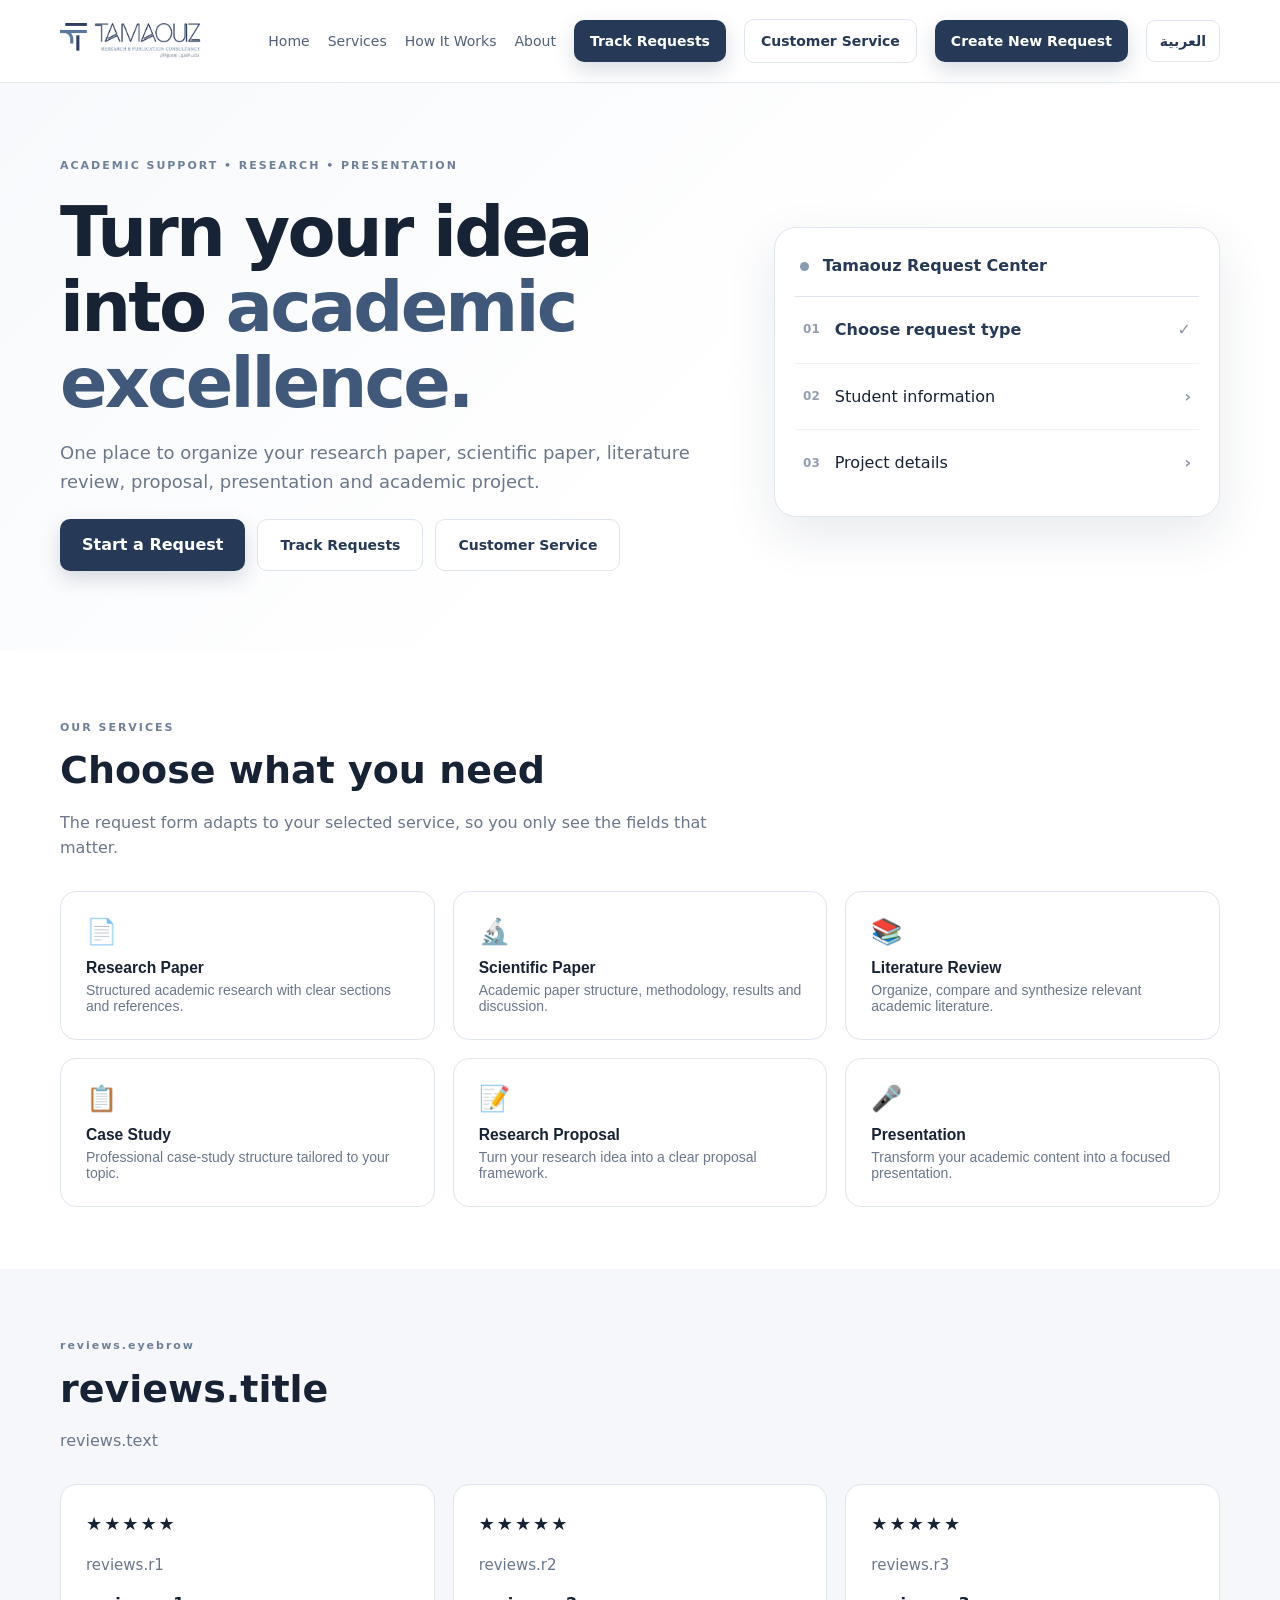
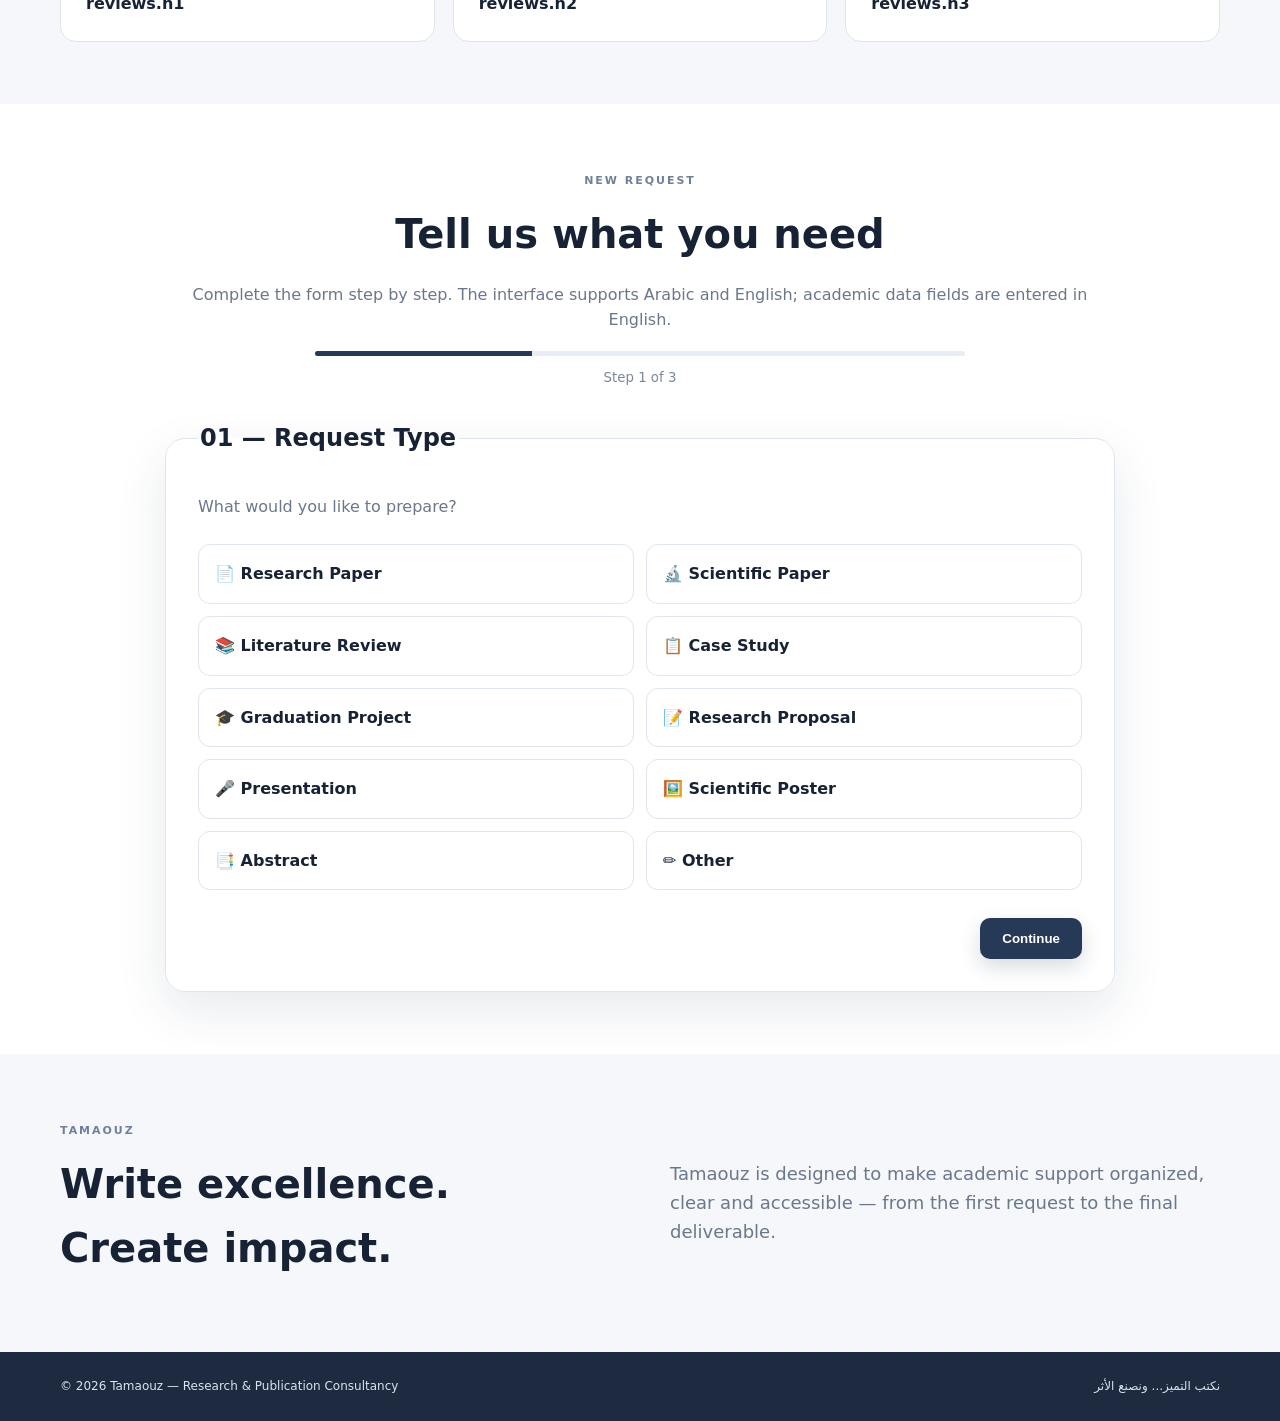
==== commit 216f49bb: "Add sample customer testimonials" ====
--- a/index.html
+++ b/index.html
@@ -63,6 +63,21 @@
           <button class="service-card" data-type="Case Study"><span>📋</span><h3 data-i18n="service.case">Case Study</h3><p data-i18n="service.caseText">Professional case-study structure tailored to your topic.</p></button>
           <button class="service-card" data-type="Research Proposal"><span>📝</span><h3 data-i18n="service.proposal">Research Proposal</h3><p data-i18n="service.proposalText">Turn your research idea into a clear proposal framework.</p></button>
           <button class="service-card" data-type="Presentation"><span>🎤</span><h3 data-i18n="service.presentation">Presentation</h3><p data-i18n="service.presentationText">Transform your academic content into a focused presentation.</p></button>
+        </div>
+      </div>
+    </section>
+
+    <section id="testimonials" class="section light">
+      <div class="container">
+        <div class="section-heading">
+          <span class="eyebrow" data-i18n="reviews.eyebrow">SAMPLE REVIEWS</span>
+          <h2 data-i18n="reviews.title">What our clients say</h2>
+          <p data-i18n="reviews.text">These are sample testimonials for the initial website design. They will be replaced with verified client reviews later.</p>
+        </div>
+        <div class="service-grid">
+          <article class="service-card"><div style="font-size:18px;letter-spacing:2px">★★★★★</div><p style="font-size:15px;margin:14px 0" data-i18n="reviews.r1">“The request process was clear and easy to follow. I liked how organized the academic requirements were.”</p><strong data-i18n="reviews.n1">— Nursing Student</strong></article>
+          <article class="service-card"><div style="font-size:18px;letter-spacing:2px">★★★★★</div><p style="font-size:15px;margin:14px 0" data-i18n="reviews.r2">“The team helped me organize my research proposal and understand what information I needed to provide.”</p><strong data-i18n="reviews.n2">— Master’s Student</strong></article>
+          <article class="service-card"><div style="font-size:18px;letter-spacing:2px">★★★★★</div><p style="font-size:15px;margin:14px 0" data-i18n="reviews.r3">“A professional and simple experience. Being able to track my request made the process much easier.”</p><strong data-i18n="reviews.n3">— University Student</strong></article>
         </div>
       </div>
     </section>
--- a/styles.css
+++ b/styles.css
@@ -1,4 +1,4 @@
-:root{--navy:#263957;--blue:#405879;--ink:#172235;--muted:#6b778b;--line:#dfe5ed;--soft:#f5f7fa;--white:#fff;--shadow:0 18px 50px rgba(31,48,75,.10)}*{box-sizing:border-box}html{scroll-behavior:smooth}body{margin:0;font-family:Inter,ui-sans-serif,system-ui,-apple-system,BlinkMacSystemFont,"Segoe UI",Tahoma,Arial,sans-serif;color:var(--ink);background:#fff;line-height:1.6}body[dir="rtl"]{font-family:"Noto Sans Arabic",Tahoma,Arial,sans-serif}a{text-decoration:none;color:inherit}.container{width:min(1160px,92%);margin:auto}.site-header{position:sticky;top:0;z-index:10;background:rgba(255,255,255,.95);backdrop-filter:blur(12px);border-bottom:1px solid rgba(223,229,237,.8)}.nav-wrap{min-height:82px;display:flex;align-items:center;justify-content:space-between;gap:24px}.brand{display:flex;align-items:center;color:var(--navy);flex-shrink:0}.brand-logo{display:block;width:145px;height:auto;max-height:50px;object-fit:contain}.brand-mark{font-size:42px;font-weight:800;border-left:5px solid var(--navy);padding-left:12px;line-height:1}.brand strong{display:block;font-size:27px;letter-spacing:.08em;font-weight:500}.brand small{display:block;font-size:9px;letter-spacing:.14em;color:#6d7d96}.brand em{display:block;font-style:normal;font-size:10px;text-align:right;color:#39465b;margin-top:2px}.brand em{direction:rtl}body[dir="rtl"] .brand-mark{border-left:0;border-right:5px solid var(--navy);padding-left:0;padding-right:12px}nav{display:flex;align-items:center;gap:18px;font-size:14px;color:#526078}nav a:not(.btn):hover{color:var(--navy)}.language-toggle{border:1px solid var(--line);border-radius:9px;padding:9px 13px;background:#fff;color:var(--navy);font:inherit;font-weight:700;cursor:pointer}.language-toggle:hover{background:var(--soft)}.btn{display:inline-flex;justify-content:center;align-items:center;border:0;border-radius:10px;padding:13px 22px;background:var(--navy);color:#fff;font-weight:700;cursor:pointer;transition:.2s;box-shadow:0 8px 20px rgba(38,57,87,.18)}.btn:hover{transform:translateY(-1px);background:#1f304c}.btn-small{padding:10px 16px}.btn-ghost{background:#fff;color:var(--navy);border:1px solid var(--line);box-shadow:none}.btn-ghost:hover{background:var(--soft)}.hero{background:linear-gradient(135deg,#f7f9fc 0%,#fff 58%);padding:90px 0 75px}.hero-grid{display:grid;grid-template-columns:1.1fr .75fr;gap:70px;align-items:center}.eyebrow{font-size:11px;letter-spacing:.18em;color:#70809a;font-weight:800}.hero h1{font-size:clamp(42px,6vw,70px);line-height:1.08;letter-spacing:-.04em;margin:18px 0}.hero h1 span{color:var(--blue)}.hero p{font-size:18px;color:var(--muted);max-width:650px}.hero-actions{display:flex;gap:12px;margin:28px 0}.trust{display:flex;flex-wrap:wrap;gap:15px;font-size:12px;color:#68758a}.hero-card{background:#fff;border:1px solid var(--line);border-radius:22px;padding:20px;box-shadow:var(--shadow)}.card-top{font-weight:800;color:var(--navy);padding:5px 5px 18px;border-bottom:1px solid var(--line)}.status-dot{display:inline-block;width:9px;height:9px;border-radius:50%;background:#8a9ab1;margin-right:8px}.mini-step{display:flex;align-items:center;gap:15px;padding:20px 8px;border-bottom:1px solid #eef1f5}.mini-step:last-child{border-bottom:0}.mini-step b{font-size:12px;color:#94a0b2}.mini-step span{flex:1}.mini-step strong{color:#8c98aa}.mini-step.active{color:var(--navy);font-weight:700}.section{padding:85px 0}.light{background:var(--soft)}.section-heading{max-width:680px;margin-bottom:38px}.section-heading h2{font-size:38px;line-height:1.2;margin:10px 0}.section-heading p{color:var(--muted)}.service-grid{display:grid;grid-template-columns:repeat(3,1fr);gap:18px}.service-card{text-align:start;background:#fff;border:1px solid var(--line);border-radius:16px;padding:25px;cursor:pointer;transition:.2s;color:inherit}.service-card:hover{transform:translateY(-4px);box-shadow:var(--shadow);border-color:#b9c4d3}.service-card span{font-size:25px}.service-card h3{margin:13px 0 5px}.service-card p{margin:0;color:var(--muted);font-size:14px}.steps{display:grid;grid-template-columns:repeat(4,1fr);gap:20px}.steps>div{border-top:2px solid var(--navy);padding-top:18px}.steps b{font-size:12px;color:#8290a5}.steps h3{margin:8px 0}.steps p{color:var(--muted);font-size:14px}.request-section{background:#fff}.request-shell{max-width:950px}.request-intro{text-align:center;margin-bottom:35px}.request-intro h2{font-size:40px;margin:10px 0}.request-intro p{color:var(--muted)}.progress{height:5px;background:#e8edf3;border-radius:5px;max-width:650px;margin:22px auto 8px;overflow:hidden}.progress-fill{display:block;height:100%;width:33.333%;background:var(--navy);transition:.25s}.request-intro small{color:#7a879b}fieldset{border:0;padding:0;margin:0}.step-panel{display:none;background:#fff;border:1px solid var(--line);border-radius:20px;padding:32px;box-shadow:var(--shadow)}.step-panel.active{display:block}.step-panel legend{font-size:24px;font-weight:800;margin-bottom:4px}.field-help{color:var(--muted);margin-top:0}.type-grid{display:grid;grid-template-columns:repeat(2,1fr);gap:12px;margin-top:25px}.type-grid label{cursor:pointer}.type-grid input{position:absolute;opacity:0}.type-grid label>span{display:block;border:1px solid var(--line);border-radius:12px;padding:16px;background:#fff;font-weight:650}.type-grid input:checked+span{border:2px solid var(--navy);background:#f5f7fa;color:var(--navy);padding:15px}.form-grid{display:grid;grid-template-columns:1fr 1fr;gap:18px;margin-top:25px}.form-grid label{font-size:13px;font-weight:700;color:#47546a}.form-grid label.full{grid-column:1/-1}.form-grid input,.form-grid select,.form-grid textarea{width:100%;margin-top:7px;border:1px solid #d6dde7;border-radius:10px;padding:12px 13px;font:inherit;color:var(--ink);outline:0;background:#fff}.form-grid textarea{resize:vertical}.form-grid input:focus,.form-grid select:focus,.form-grid textarea:focus{border-color:#6c7f9c;box-shadow:0 0 0 3px rgba(64,88,121,.08)}.form-actions{display:flex;justify-content:flex-end;gap:10px;margin-top:28px}.dynamic-requirements{display:grid;grid-template-columns:1fr 1fr;gap:18px;margin-top:2px;padding:18px;border-radius:14px;background:var(--soft)}.dynamic-title{grid-column:1/-1;font-weight:800;color:var(--navy);margin-bottom:2px}.dynamic-requirements label{font-size:13px;font-weight:700;color:#47546a}.dynamic-requirements input,.dynamic-requirements textarea{width:100%;margin-top:7px;border:1px solid #d6dde7;border-radius:10px;padding:10px 12px;font:inherit;background:#fff}.success{text-align:center;padding:60px 20px;border:1px solid var(--line);border-radius:20px;box-shadow:var(--shadow)}.success-icon{width:58px;height:58px;display:grid;place-items:center;margin:auto;border-radius:50%;background:#eaf0f6;color:var(--navy);font-size:27px;font-weight:900}.success h2{font-size:34px;margin:15px 0 5px}.success strong{font-size:25px;color:var(--navy);letter-spacing:.08em}.muted{color:var(--muted)}.about{display:grid;grid-template-columns:1fr 1fr;gap:60px;align-items:center}.about h2{font-size:40px;margin:10px 0}.about p{color:var(--muted);font-size:18px}footer{background:#1d2a40;color:#dce3ec;padding:25px 0;font-size:12px}footer .container{display:flex;justify-content:space-between;gap:20px}.home-link-label{font-size:14px}.home-link-label::after{content:attr(data-label)}a[data-i18n="nav.track"],a[data-i18n="nav.support"],a[data-i18n="hero.track"],a[data-i18n="hero.support"]{font-size:0}a[data-i18n="nav.track"]::after{content:"Track Requests";font-size:14px}a[data-i18n="nav.support"]::after{content:"Customer Service";font-size:14px}a[data-i18n="hero.track"]::after{content:"Track Requests";font-size:14px}a[data-i18n="hero.support"]::after{content:"Customer Service";font-size:14px}body[dir="rtl"] a[data-i18n="nav.track"]::after{content:"متابعة الطلبات"}body[dir="rtl"] a[data-i18n="nav.support"]::after{content:"خدمة العملاء"}body[dir="rtl"] a[data-i18n="hero.track"]::after{content:"طلباتي"}body[dir="rtl"] a[data-i18n="hero.support"]::after{content:"الشكوى وخدمة العملاء"}@media(max-width:850px){nav a:not(.btn){display:none}.hero-grid,.about{grid-template-columns:1fr}.service-grid{grid-template-columns:1fr 1fr}.steps{grid-template-columns:1fr 1fr}.brand-logo{width:125px;max-height:44px}}@media(max-width:600px){.brand-logo{width:105px;max-height:40px}.hero{padding-top:60px}.hero h1{font-size:42px}.service-grid,.type-grid,.form-grid,.steps,.dynamic-requirements{grid-template-columns:1fr}.step-panel{padding:22px}.section{padding:60px 0}footer .container{flex-direction:column}nav{gap:8px}.language-toggle{padding:8px 10px}.hero-actions{flex-wrap:wrap}}
+:root{--navy:#263957;--blue:#405879;--ink:#172235;--muted:#6b778b;--line:#dfe5ed;--soft:#f5f7fa;--white:#fff;--shadow:0 18px 50px rgba(31,48,75,.10)}*{box-sizing:border-box}html{scroll-behavior:smooth}body{margin:0;font-family:Inter,ui-sans-serif,system-ui,-apple-system,BlinkMacSystemFont,"Segoe UI",Tahoma,Arial,sans-serif;color:var(--ink);background:#fff;line-height:1.6}body[dir="rtl"]{font-family:"Noto Sans Arabic",Tahoma,Arial,sans-serif}a{text-decoration:none;color:inherit}.container{width:min(1160px,92%);margin:auto}.site-header{position:sticky;top:0;z-index:10;background:rgba(255,255,255,.95);backdrop-filter:blur(12px);border-bottom:1px solid rgba(223,229,237,.8)}.nav-wrap{min-height:82px;display:flex;align-items:center;justify-content:space-between;gap:24px}.brand{display:flex;align-items:center;color:var(--navy);flex-shrink:0}.brand-logo{display:block;width:145px;height:auto;max-height:50px;object-fit:contain}.brand-mark{font-size:42px;font-weight:800;border-left:5px solid var(--navy);padding-left:12px;line-height:1}.brand strong{display:block;font-size:27px;letter-spacing:.08em;font-weight:500}.brand small{display:block;font-size:9px;letter-spacing:.14em;color:#6d7d96}.brand em{display:block;font-style:normal;font-size:10px;text-align:right;color:#39465b;margin-top:2px}.brand em{direction:rtl}body[dir="rtl"] .brand-mark{border-left:0;border-right:5px solid var(--navy);padding-left:0;padding-right:12px}nav{display:flex;align-items:center;gap:18px;font-size:14px;color:#526078}nav a:not(.btn):hover{color:var(--navy)}.language-toggle{border:1px solid var(--line);border-radius:9px;padding:9px 13px;background:#fff;color:var(--navy);font:inherit;font-weight:700;cursor:pointer}.language-toggle:hover{background:var(--soft)}.btn{display:inline-flex;justify-content:center;align-items:center;border:0;border-radius:10px;padding:13px 22px;background:var(--navy);color:#fff;font-weight:700;cursor:pointer;transition:.2s;box-shadow:0 8px 20px rgba(38,57,87,.18)}.btn:hover{transform:translateY(-1px);background:#1f304c}.btn-small{padding:10px 16px}.btn-ghost{background:#fff;color:var(--navy);border:1px solid var(--line);box-shadow:none}.btn-ghost:hover{background:var(--soft)}.hero{background:linear-gradient(135deg,#f7f9fc 0%,#fff 58%);padding:68px 0 58px}.hero-grid{display:grid;grid-template-columns:1.1fr .75fr;gap:60px;align-items:center}.eyebrow{font-size:11px;letter-spacing:.18em;color:#70809a;font-weight:800}.hero h1{font-size:clamp(42px,6vw,70px);line-height:1.08;letter-spacing:-.04em;margin:18px 0}.hero h1 span{color:var(--blue)}.hero p{font-size:18px;color:var(--muted);max-width:650px}.hero-actions{display:flex;gap:12px;margin:22px 0}.trust{display:flex;flex-wrap:wrap;gap:15px;font-size:12px;color:#68758a}.hero-card{background:#fff;border:1px solid var(--line);border-radius:22px;padding:20px;box-shadow:var(--shadow)}.card-top{font-weight:800;color:var(--navy);padding:5px 5px 18px;border-bottom:1px solid var(--line)}.status-dot{display:inline-block;width:9px;height:9px;border-radius:50%;background:#8a9ab1;margin-right:8px}.mini-step{display:flex;align-items:center;gap:15px;padding:20px 8px;border-bottom:1px solid #eef1f5}.mini-step:last-child{border-bottom:0}.mini-step b{font-size:12px;color:#94a0b2}.mini-step span{flex:1}.mini-step strong{color:#8c98aa}.mini-step.active{color:var(--navy);font-weight:700}.section{padding:62px 0}.light{background:var(--soft)}.section-heading{max-width:680px;margin-bottom:30px}.section-heading h2{font-size:38px;line-height:1.2;margin:10px 0}.section-heading p{color:var(--muted)}.service-grid{display:grid;grid-template-columns:repeat(3,1fr);gap:18px}.service-card{text-align:start;background:#fff;border:1px solid var(--line);border-radius:16px;padding:25px;cursor:pointer;transition:.2s;color:inherit}.service-card:hover{transform:translateY(-4px);box-shadow:var(--shadow);border-color:#b9c4d3}.service-card span{font-size:25px}.service-card h3{margin:13px 0 5px}.service-card p{margin:0;color:var(--muted);font-size:14px}.steps{display:grid;grid-template-columns:repeat(4,1fr);gap:20px}.steps>div{border-top:2px solid var(--navy);padding-top:18px}.steps b{font-size:12px;color:#8290a5}.steps h3{margin:8px 0}.steps p{color:var(--muted);font-size:14px}.request-section{background:#fff}.request-shell{max-width:950px}.request-intro{text-align:center;margin-bottom:30px}.request-intro h2{font-size:40px;margin:10px 0}.request-intro p{color:var(--muted)}.progress{height:5px;background:#e8edf3;border-radius:5px;max-width:650px;margin:18px auto 8px;overflow:hidden}.progress-fill{display:block;height:100%;width:33.333%;background:var(--navy);transition:.25s}.request-intro small{color:#7a879b}fieldset{border:0;padding:0;margin:0}.step-panel{display:none;background:#fff;border:1px solid var(--line);border-radius:20px;padding:32px;box-shadow:var(--shadow)}.step-panel.active{display:block}.step-panel legend{font-size:24px;font-weight:800;margin-bottom:4px}.field-help{color:var(--muted);margin-top:0}.type-grid{display:grid;grid-template-columns:repeat(2,1fr);gap:12px;margin-top:25px}.type-grid label{cursor:pointer}.type-grid input{position:absolute;opacity:0}.type-grid label>span{display:block;border:1px solid var(--line);border-radius:12px;padding:16px;background:#fff;font-weight:650}.type-grid input:checked+span{border:2px solid var(--navy);background:#f5f7fa;color:var(--navy);padding:15px}.form-grid{display:grid;grid-template-columns:1fr 1fr;gap:18px;margin-top:25px}.form-grid label{font-size:13px;font-weight:700;color:#47546a}.form-grid label.full{grid-column:1/-1}.form-grid input,.form-grid select,.form-grid textarea{width:100%;margin-top:7px;border:1px solid #d6dde7;border-radius:10px;padding:12px 13px;font:inherit;color:var(--ink);outline:0;background:#fff}.form-grid textarea{resize:vertical}.form-grid input:focus,.form-grid select:focus,.form-grid textarea:focus{border-color:#6c7f9c;box-shadow:0 0 0 3px rgba(64,88,121,.08)}.form-actions{display:flex;justify-content:flex-end;gap:10px;margin-top:28px}.dynamic-requirements{display:grid;grid-template-columns:1fr 1fr;gap:18px;margin-top:2px;padding:18px;border-radius:14px;background:var(--soft)}.dynamic-title{grid-column:1/-1;font-weight:800;color:var(--navy);margin-bottom:2px}.dynamic-requirements label{font-size:13px;font-weight:700;color:#47546a}.dynamic-requirements input,.dynamic-requirements textarea{width:100%;margin-top:7px;border:1px solid #d6dde7;border-radius:10px;padding:10px 12px;font:inherit;background:#fff}.success{text-align:center;padding:60px 20px;border:1px solid var(--line);border-radius:20px;box-shadow:var(--shadow)}.success-icon{width:58px;height:58px;display:grid;place-items:center;margin:auto;border-radius:50%;background:#eaf0f6;color:var(--navy);font-size:27px;font-weight:900}.success h2{font-size:34px;margin:15px 0 5px}.success strong{font-size:25px;color:var(--navy);letter-spacing:.08em}.muted{color:var(--muted)}.about{display:grid;grid-template-columns:1fr 1fr;gap:60px;align-items:center}.about h2{font-size:40px;margin:10px 0}.about p{color:var(--muted);font-size:18px}footer{background:#1d2a40;color:#dce3ec;padding:25px 0;font-size:12px}footer .container{display:flex;justify-content:space-between;gap:20px}.home-link-label{font-size:14px}.home-link-label::after{content:attr(data-label)}a[data-i18n="nav.track"],a[data-i18n="nav.support"],a[data-i18n="hero.track"],a[data-i18n="hero.support"]{font-size:0}a[data-i18n="nav.track"]::after{content:"Track Requests";font-size:14px}a[data-i18n="nav.support"]::after{content:"Customer Service";font-size:14px}a[data-i18n="hero.track"]::after{content:"Track Requests";font-size:14px}a[data-i18n="hero.support"]::after{content:"Customer Service";font-size:14px}body[dir="rtl"] a[data-i18n="nav.track"]::after{content:"متابعة الطلبات"}body[dir="rtl"] a[data-i18n="nav.support"]::after{content:"خدمة العملاء"}body[dir="rtl"] a[data-i18n="hero.track"]::after{content:"طلباتي"}body[dir="rtl"] a[data-i18n="hero.support"]::after{content:"الشكوى وخدمة العملاء"}@media(max-width:850px){nav a:not(.btn){display:none}.hero-grid,.about{grid-template-columns:1fr}.service-grid{grid-template-columns:1fr 1fr}.steps{grid-template-columns:1fr 1fr}.brand-logo{width:125px;max-height:44px}}@media(max-width:600px){.brand-logo{width:105px;max-height:40px}.hero{padding-top:48px;padding-bottom:42px}.hero h1{font-size:42px}.service-grid,.type-grid,.form-grid,.steps,.dynamic-requirements{grid-template-columns:1fr}.step-panel{padding:22px}.section{padding:48px 0}footer .container{flex-direction:column}nav{gap:8px}.language-toggle{padding:8px 10px}.hero-actions{flex-wrap:wrap}}
 
 /* Final bilingual button fallback: works even if the JS dictionary is cached */
 nav a[href="dashboard.html"].btn-small[data-i18n="nav.track"],nav a[href="support.html"].btn-small[data-i18n="nav.support"]{font-size:0!important}
@@ -7,16 +7,6 @@
 body[dir="ltr"] nav a[href="dashboard.html"].btn-small[data-i18n="nav.track"]::after{content:"Track Requests"!important}
 body[dir="ltr"] nav a[href="support.html"].btn-small[data-i18n="nav.support"]::after{content:"Customer Service"!important}
 
-/* Compact How It Works section */
-#how.section{padding:48px 0 52px}
-#how .section-heading{margin-bottom:24px}
-#how .section-heading h2{font-size:32px;margin:6px 0}
-#how .steps{gap:16px}
-#how .steps>div{padding-top:12px}
-#how .steps h3{margin:5px 0 2px;font-size:20px}
-#how .steps p{margin:0;font-size:13px;line-height:1.5}
-@media(max-width:600px){#how.section{padding:40px 0}#how .section-heading{margin-bottom:20px}#how .section-heading h2{font-size:30px}}
-
 /* Mobile header: keep the logo, language and key actions compact on small screens */
 @media(max-width:600px){.site-header .nav-wrap{min-height:64px;gap:8px;width:94%}.site-header .brand-logo{width:88px;max-height:36px}.site-header nav{gap:5px;flex-wrap:nowrap}.site-header nav .btn-small{padding:8px 9px;border-radius:8px;font-size:12px;white-space:nowrap}.site-header nav .language-toggle{padding:7px 9px;border-radius:8px;font-size:12px;white-space:nowrap}.site-header nav a[href="#request"]{display:none}.site-header nav a[href="dashboard.html"].btn-small::after,.site-header nav a[href="support.html"].btn-small::after{font-size:12px!important}}
 
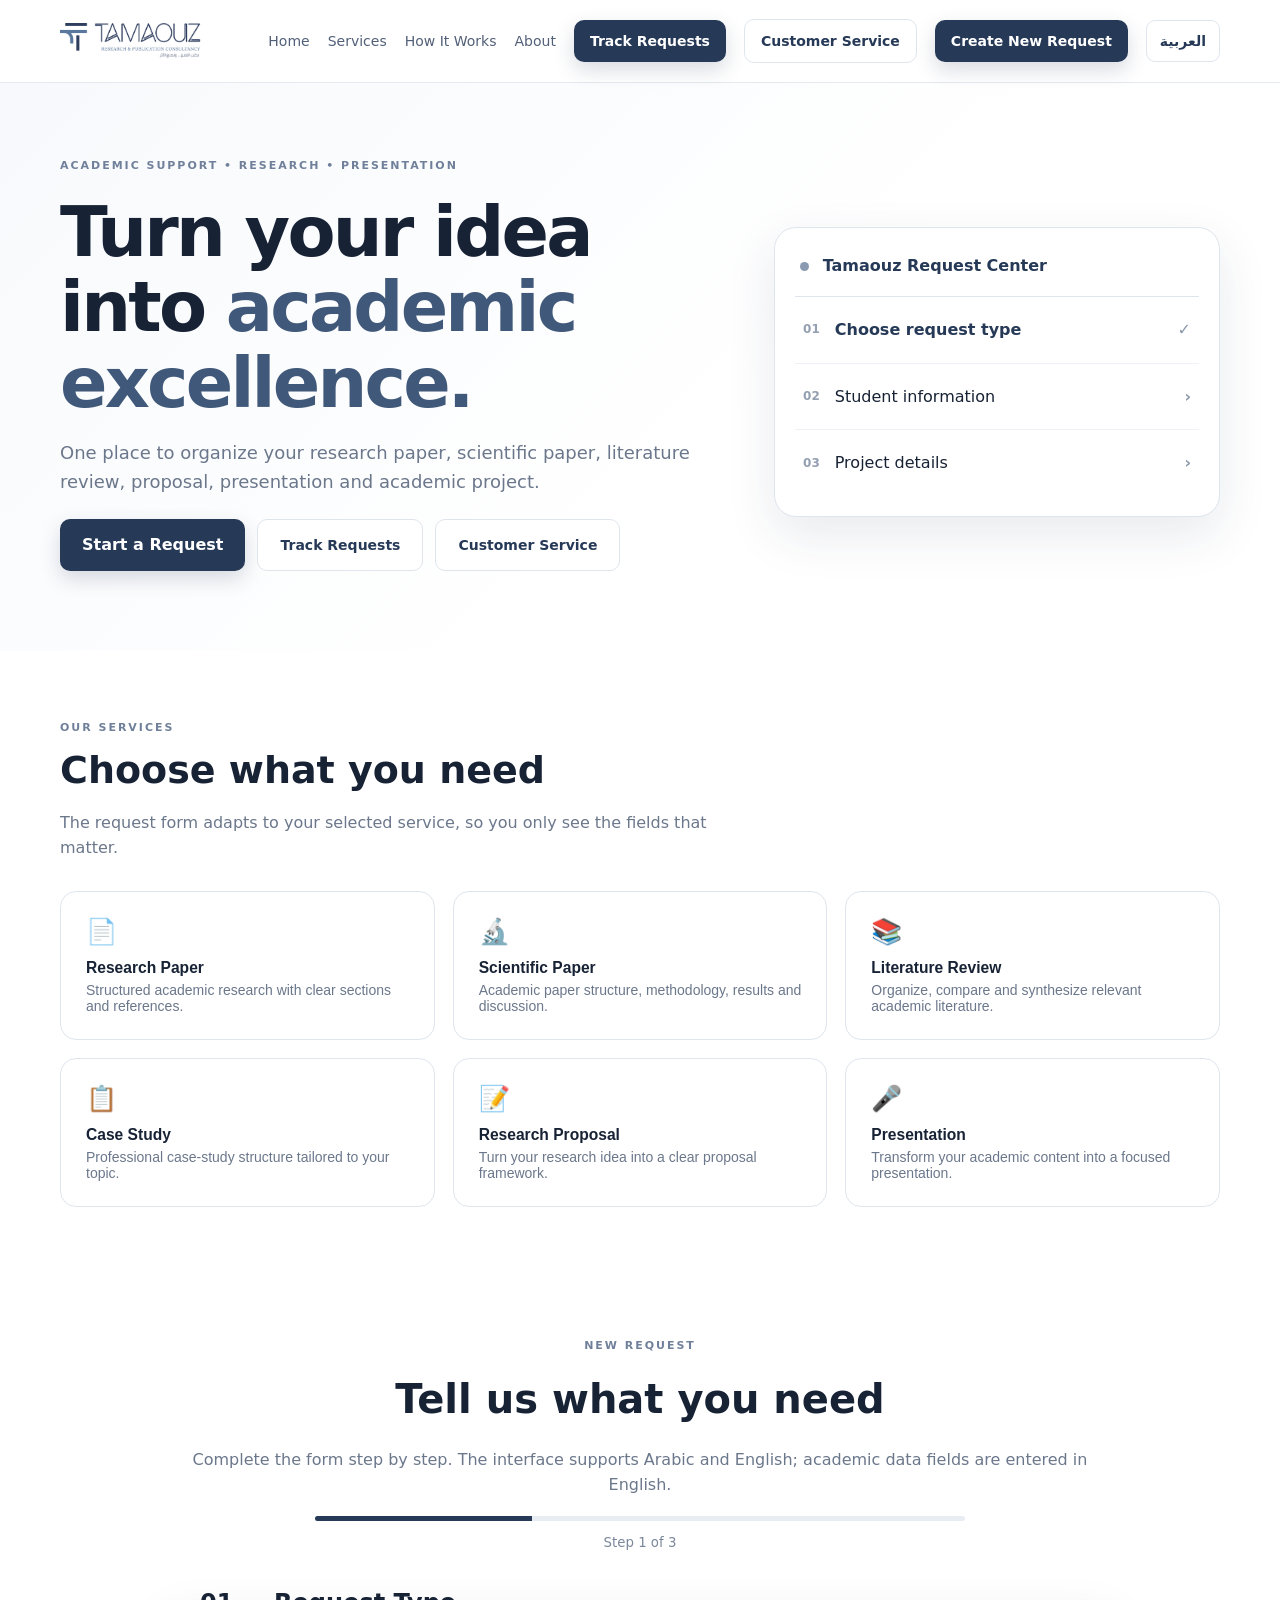
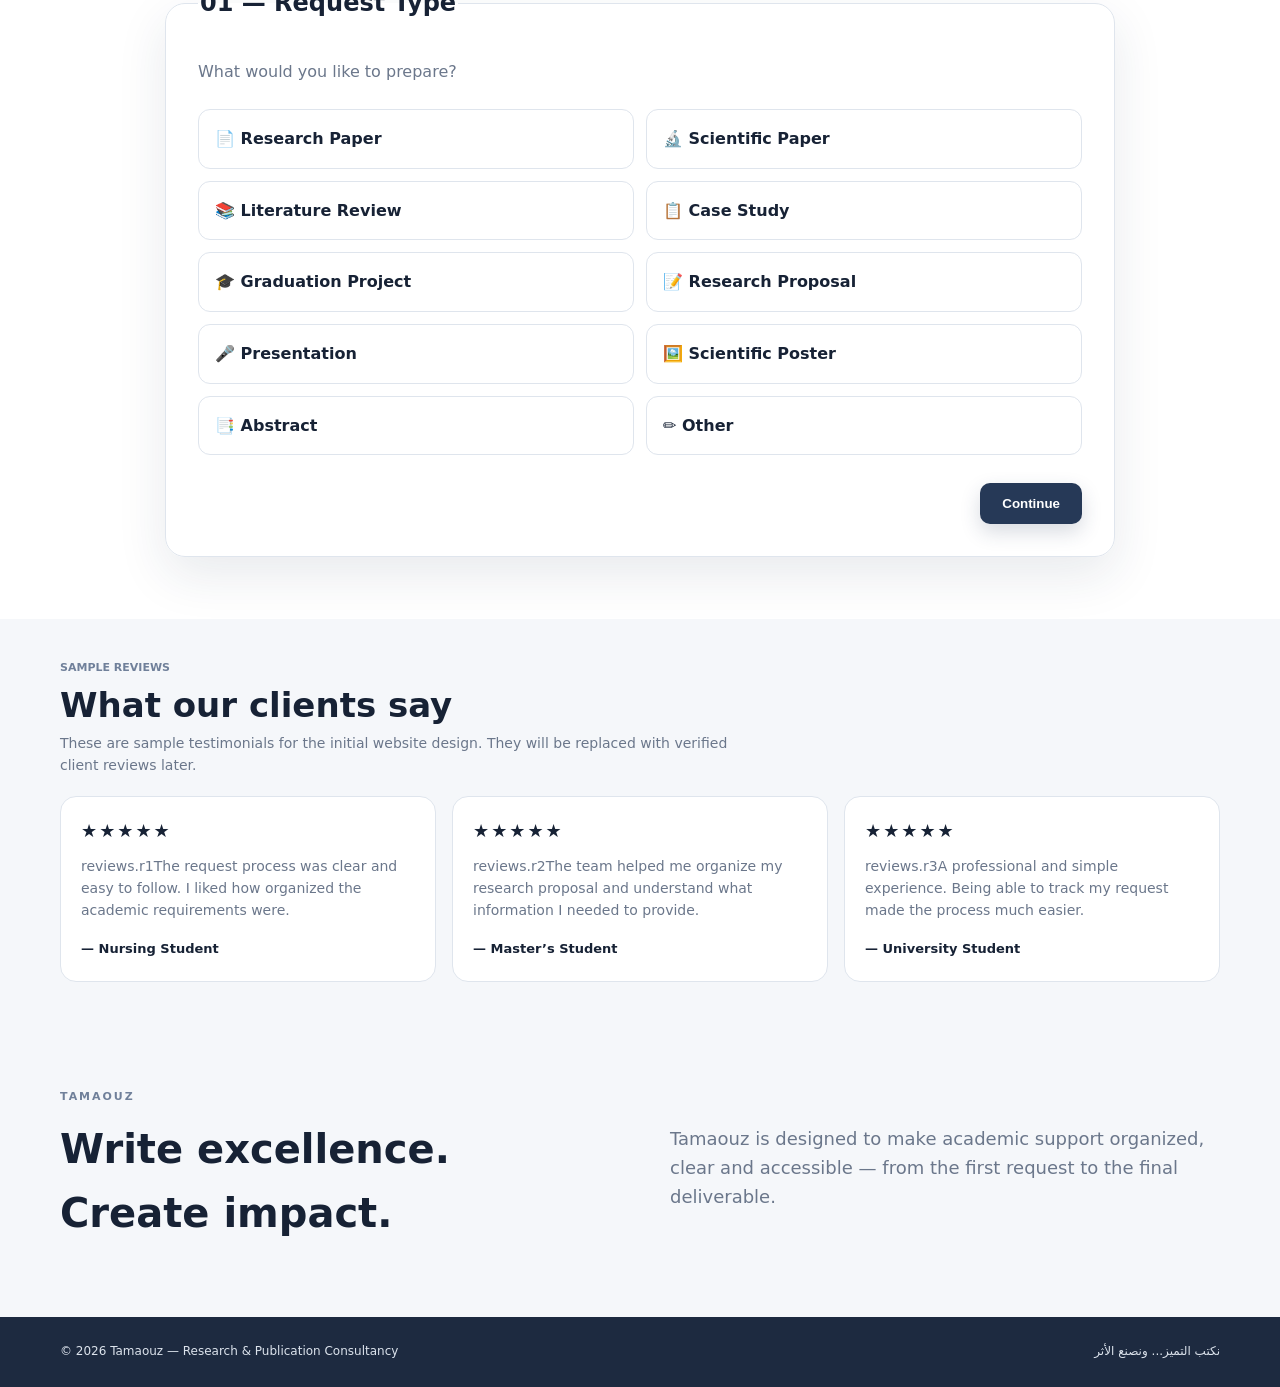
==== commit 7b2cdf29: "Move customer reviews directly above About section" ====
--- a/index.html
+++ b/index.html
@@ -63,21 +63,6 @@
           <button class="service-card" data-type="Case Study"><span>📋</span><h3 data-i18n="service.case">Case Study</h3><p data-i18n="service.caseText">Professional case-study structure tailored to your topic.</p></button>
           <button class="service-card" data-type="Research Proposal"><span>📝</span><h3 data-i18n="service.proposal">Research Proposal</h3><p data-i18n="service.proposalText">Turn your research idea into a clear proposal framework.</p></button>
           <button class="service-card" data-type="Presentation"><span>🎤</span><h3 data-i18n="service.presentation">Presentation</h3><p data-i18n="service.presentationText">Transform your academic content into a focused presentation.</p></button>
-        </div>
-      </div>
-    </section>
-
-    <section id="testimonials" class="section light">
-      <div class="container">
-        <div class="section-heading">
-          <span class="eyebrow" data-i18n="reviews.eyebrow">SAMPLE REVIEWS</span>
-          <h2 data-i18n="reviews.title">What our clients say</h2>
-          <p data-i18n="reviews.text">These are sample testimonials for the initial website design. They will be replaced with verified client reviews later.</p>
-        </div>
-        <div class="service-grid">
-          <article class="service-card"><div style="font-size:18px;letter-spacing:2px">★★★★★</div><p style="font-size:15px;margin:14px 0" data-i18n="reviews.r1">“The request process was clear and easy to follow. I liked how organized the academic requirements were.”</p><strong data-i18n="reviews.n1">— Nursing Student</strong></article>
-          <article class="service-card"><div style="font-size:18px;letter-spacing:2px">★★★★★</div><p style="font-size:15px;margin:14px 0" data-i18n="reviews.r2">“The team helped me organize my research proposal and understand what information I needed to provide.”</p><strong data-i18n="reviews.n2">— Master’s Student</strong></article>
-          <article class="service-card"><div style="font-size:18px;letter-spacing:2px">★★★★★</div><p style="font-size:15px;margin:14px 0" data-i18n="reviews.r3">“A professional and simple experience. Being able to track my request made the process much easier.”</p><strong data-i18n="reviews.n3">— University Student</strong></article>
         </div>
       </div>
     </section>
@@ -156,6 +141,21 @@
       </div>
     </section>
 
+    <section id="testimonials" class="section light">
+      <div class="container">
+        <div class="section-heading">
+          <span class="eyebrow" data-i18n="reviews.eyebrow">SAMPLE REVIEWS</span>
+          <h2 data-i18n="reviews.title">What our clients say</h2>
+          <p data-i18n="reviews.text">These are sample testimonials for the initial website design. They will be replaced with verified client reviews later.</p>
+        </div>
+        <div class="service-grid">
+          <article class="service-card"><div style="font-size:18px;letter-spacing:2px">★★★★★</div><p style="font-size:15px;margin:14px 0" data-i18n="reviews.r1">“The request process was clear and easy to follow. I liked how organized the academic requirements were.”</p><strong data-i18n="reviews.n1">— Nursing Student</strong></article>
+          <article class="service-card"><div style="font-size:18px;letter-spacing:2px">★★★★★</div><p style="font-size:15px;margin:14px 0" data-i18n="reviews.r2">“The team helped me organize my research proposal and understand what information I needed to provide.”</p><strong data-i18n="reviews.n2">— Master’s Student</strong></article>
+          <article class="service-card"><div style="font-size:18px;letter-spacing:2px">★★★★★</div><p style="font-size:15px;margin:14px 0" data-i18n="reviews.r3">“A professional and simple experience. Being able to track my request made the process much easier.”</p><strong data-i18n="reviews.n3">— University Student</strong></article>
+        </div>
+      </div>
+    </section>
+
     <section id="about" class="section light">
       <div class="container about">
         <div><span class="eyebrow" data-i18n="about.eyebrow">TAMAOUZ</span><h2 data-i18n="about.title">Write excellence. Create impact.</h2></div>
--- a/styles.css
+++ b/styles.css
@@ -1,14 +1,35 @@
 :root{--navy:#263957;--blue:#405879;--ink:#172235;--muted:#6b778b;--line:#dfe5ed;--soft:#f5f7fa;--white:#fff;--shadow:0 18px 50px rgba(31,48,75,.10)}*{box-sizing:border-box}html{scroll-behavior:smooth}body{margin:0;font-family:Inter,ui-sans-serif,system-ui,-apple-system,BlinkMacSystemFont,"Segoe UI",Tahoma,Arial,sans-serif;color:var(--ink);background:#fff;line-height:1.6}body[dir="rtl"]{font-family:"Noto Sans Arabic",Tahoma,Arial,sans-serif}a{text-decoration:none;color:inherit}.container{width:min(1160px,92%);margin:auto}.site-header{position:sticky;top:0;z-index:10;background:rgba(255,255,255,.95);backdrop-filter:blur(12px);border-bottom:1px solid rgba(223,229,237,.8)}.nav-wrap{min-height:82px;display:flex;align-items:center;justify-content:space-between;gap:24px}.brand{display:flex;align-items:center;color:var(--navy);flex-shrink:0}.brand-logo{display:block;width:145px;height:auto;max-height:50px;object-fit:contain}.brand-mark{font-size:42px;font-weight:800;border-left:5px solid var(--navy);padding-left:12px;line-height:1}.brand strong{display:block;font-size:27px;letter-spacing:.08em;font-weight:500}.brand small{display:block;font-size:9px;letter-spacing:.14em;color:#6d7d96}.brand em{display:block;font-style:normal;font-size:10px;text-align:right;color:#39465b;margin-top:2px}.brand em{direction:rtl}body[dir="rtl"] .brand-mark{border-left:0;border-right:5px solid var(--navy);padding-left:0;padding-right:12px}nav{display:flex;align-items:center;gap:18px;font-size:14px;color:#526078}nav a:not(.btn):hover{color:var(--navy)}.language-toggle{border:1px solid var(--line);border-radius:9px;padding:9px 13px;background:#fff;color:var(--navy);font:inherit;font-weight:700;cursor:pointer}.language-toggle:hover{background:var(--soft)}.btn{display:inline-flex;justify-content:center;align-items:center;border:0;border-radius:10px;padding:13px 22px;background:var(--navy);color:#fff;font-weight:700;cursor:pointer;transition:.2s;box-shadow:0 8px 20px rgba(38,57,87,.18)}.btn:hover{transform:translateY(-1px);background:#1f304c}.btn-small{padding:10px 16px}.btn-ghost{background:#fff;color:var(--navy);border:1px solid var(--line);box-shadow:none}.btn-ghost:hover{background:var(--soft)}.hero{background:linear-gradient(135deg,#f7f9fc 0%,#fff 58%);padding:68px 0 58px}.hero-grid{display:grid;grid-template-columns:1.1fr .75fr;gap:60px;align-items:center}.eyebrow{font-size:11px;letter-spacing:.18em;color:#70809a;font-weight:800}.hero h1{font-size:clamp(42px,6vw,70px);line-height:1.08;letter-spacing:-.04em;margin:18px 0}.hero h1 span{color:var(--blue)}.hero p{font-size:18px;color:var(--muted);max-width:650px}.hero-actions{display:flex;gap:12px;margin:22px 0}.trust{display:flex;flex-wrap:wrap;gap:15px;font-size:12px;color:#68758a}.hero-card{background:#fff;border:1px solid var(--line);border-radius:22px;padding:20px;box-shadow:var(--shadow)}.card-top{font-weight:800;color:var(--navy);padding:5px 5px 18px;border-bottom:1px solid var(--line)}.status-dot{display:inline-block;width:9px;height:9px;border-radius:50%;background:#8a9ab1;margin-right:8px}.mini-step{display:flex;align-items:center;gap:15px;padding:20px 8px;border-bottom:1px solid #eef1f5}.mini-step:last-child{border-bottom:0}.mini-step b{font-size:12px;color:#94a0b2}.mini-step span{flex:1}.mini-step strong{color:#8c98aa}.mini-step.active{color:var(--navy);font-weight:700}.section{padding:62px 0}.light{background:var(--soft)}.section-heading{max-width:680px;margin-bottom:30px}.section-heading h2{font-size:38px;line-height:1.2;margin:10px 0}.section-heading p{color:var(--muted)}.service-grid{display:grid;grid-template-columns:repeat(3,1fr);gap:18px}.service-card{text-align:start;background:#fff;border:1px solid var(--line);border-radius:16px;padding:25px;cursor:pointer;transition:.2s;color:inherit}.service-card:hover{transform:translateY(-4px);box-shadow:var(--shadow);border-color:#b9c4d3}.service-card span{font-size:25px}.service-card h3{margin:13px 0 5px}.service-card p{margin:0;color:var(--muted);font-size:14px}.steps{display:grid;grid-template-columns:repeat(4,1fr);gap:20px}.steps>div{border-top:2px solid var(--navy);padding-top:18px}.steps b{font-size:12px;color:#8290a5}.steps h3{margin:8px 0}.steps p{color:var(--muted);font-size:14px}.request-section{background:#fff}.request-shell{max-width:950px}.request-intro{text-align:center;margin-bottom:30px}.request-intro h2{font-size:40px;margin:10px 0}.request-intro p{color:var(--muted)}.progress{height:5px;background:#e8edf3;border-radius:5px;max-width:650px;margin:18px auto 8px;overflow:hidden}.progress-fill{display:block;height:100%;width:33.333%;background:var(--navy);transition:.25s}.request-intro small{color:#7a879b}fieldset{border:0;padding:0;margin:0}.step-panel{display:none;background:#fff;border:1px solid var(--line);border-radius:20px;padding:32px;box-shadow:var(--shadow)}.step-panel.active{display:block}.step-panel legend{font-size:24px;font-weight:800;margin-bottom:4px}.field-help{color:var(--muted);margin-top:0}.type-grid{display:grid;grid-template-columns:repeat(2,1fr);gap:12px;margin-top:25px}.type-grid label{cursor:pointer}.type-grid input{position:absolute;opacity:0}.type-grid label>span{display:block;border:1px solid var(--line);border-radius:12px;padding:16px;background:#fff;font-weight:650}.type-grid input:checked+span{border:2px solid var(--navy);background:#f5f7fa;color:var(--navy);padding:15px}.form-grid{display:grid;grid-template-columns:1fr 1fr;gap:18px;margin-top:25px}.form-grid label{font-size:13px;font-weight:700;color:#47546a}.form-grid label.full{grid-column:1/-1}.form-grid input,.form-grid select,.form-grid textarea{width:100%;margin-top:7px;border:1px solid #d6dde7;border-radius:10px;padding:12px 13px;font:inherit;color:var(--ink);outline:0;background:#fff}.form-grid textarea{resize:vertical}.form-grid input:focus,.form-grid select:focus,.form-grid textarea:focus{border-color:#6c7f9c;box-shadow:0 0 0 3px rgba(64,88,121,.08)}.form-actions{display:flex;justify-content:flex-end;gap:10px;margin-top:28px}.dynamic-requirements{display:grid;grid-template-columns:1fr 1fr;gap:18px;margin-top:2px;padding:18px;border-radius:14px;background:var(--soft)}.dynamic-title{grid-column:1/-1;font-weight:800;color:var(--navy);margin-bottom:2px}.dynamic-requirements label{font-size:13px;font-weight:700;color:#47546a}.dynamic-requirements input,.dynamic-requirements textarea{width:100%;margin-top:7px;border:1px solid #d6dde7;border-radius:10px;padding:10px 12px;font:inherit;background:#fff}.success{text-align:center;padding:60px 20px;border:1px solid var(--line);border-radius:20px;box-shadow:var(--shadow)}.success-icon{width:58px;height:58px;display:grid;place-items:center;margin:auto;border-radius:50%;background:#eaf0f6;color:var(--navy);font-size:27px;font-weight:900}.success h2{font-size:34px;margin:15px 0 5px}.success strong{font-size:25px;color:var(--navy);letter-spacing:.08em}.muted{color:var(--muted)}.about{display:grid;grid-template-columns:1fr 1fr;gap:60px;align-items:center}.about h2{font-size:40px;margin:10px 0}.about p{color:var(--muted);font-size:18px}footer{background:#1d2a40;color:#dce3ec;padding:25px 0;font-size:12px}footer .container{display:flex;justify-content:space-between;gap:20px}.home-link-label{font-size:14px}.home-link-label::after{content:attr(data-label)}a[data-i18n="nav.track"],a[data-i18n="nav.support"],a[data-i18n="hero.track"],a[data-i18n="hero.support"]{font-size:0}a[data-i18n="nav.track"]::after{content:"Track Requests";font-size:14px}a[data-i18n="nav.support"]::after{content:"Customer Service";font-size:14px}a[data-i18n="hero.track"]::after{content:"Track Requests";font-size:14px}a[data-i18n="hero.support"]::after{content:"Customer Service";font-size:14px}body[dir="rtl"] a[data-i18n="nav.track"]::after{content:"متابعة الطلبات"}body[dir="rtl"] a[data-i18n="nav.support"]::after{content:"خدمة العملاء"}body[dir="rtl"] a[data-i18n="hero.track"]::after{content:"طلباتي"}body[dir="rtl"] a[data-i18n="hero.support"]::after{content:"الشكوى وخدمة العملاء"}@media(max-width:850px){nav a:not(.btn){display:none}.hero-grid,.about{grid-template-columns:1fr}.service-grid{grid-template-columns:1fr 1fr}.steps{grid-template-columns:1fr 1fr}.brand-logo{width:125px;max-height:44px}}@media(max-width:600px){.brand-logo{width:105px;max-height:40px}.hero{padding-top:48px;padding-bottom:42px}.hero h1{font-size:42px}.service-grid,.type-grid,.form-grid,.steps,.dynamic-requirements{grid-template-columns:1fr}.step-panel{padding:22px}.section{padding:48px 0}footer .container{flex-direction:column}nav{gap:8px}.language-toggle{padding:8px 10px}.hero-actions{flex-wrap:wrap}}
+nav a[href="dashboard.html"].btn-small[data-i18n="nav.track"],nav a[href="support.html"].btn-small[data-i18n="nav.support"]{font-size:0!important}nav a[href="dashboard.html"].btn-small[data-i18n="nav.track"]::after{content:"متابعة الطلبات"!important;font-size:14px!important}nav a[href="support.html"].btn-small[data-i18n="nav.support"]::after{content:"خدمة العملاء"!important;font-size:14px!important}body[dir="ltr"] nav a[href="dashboard.html"].btn-small[data-i18n="nav.track"]::after{content:"Track Requests"!important}body[dir="ltr"] nav a[href="support.html"].btn-small[data-i18n="nav.support"]::after{content:"Customer Service"!important}
+@media(max-width:600px){.site-header .nav-wrap{min-height:64px;gap:8px;width:94%}.site-header .brand-logo{width:88px;max-height:36px}.site-header nav{gap:5px;flex-wrap:nowrap}.site-header nav .btn-small{padding:8px 9px;border-radius:8px;font-size:12px;white-space:nowrap}.site-header nav .language-toggle{padding:7px 9px;border-radius:8px;font-size:12px;white-space:nowrap}.site-header nav a[href="#request"]{display:none}.site-header nav a[href="dashboard.html"].btn-small::after,.site-header nav a[href="support.html"].btn-small::after{font-size:12px!important}}
+.trust{display:none!important}
 
-/* Final bilingual button fallback: works even if the JS dictionary is cached */
-nav a[href="dashboard.html"].btn-small[data-i18n="nav.track"],nav a[href="support.html"].btn-small[data-i18n="nav.support"]{font-size:0!important}
-nav a[href="dashboard.html"].btn-small[data-i18n="nav.track"]::after{content:"متابعة الطلبات"!important;font-size:14px!important}
-nav a[href="support.html"].btn-small[data-i18n="nav.support"]::after{content:"خدمة العملاء"!important;font-size:14px!important}
-body[dir="ltr"] nav a[href="dashboard.html"].btn-small[data-i18n="nav.track"]::after{content:"Track Requests"!important}
-body[dir="ltr"] nav a[href="support.html"].btn-small[data-i18n="nav.support"]::after{content:"Customer Service"!important}
-
-/* Mobile header: keep the logo, language and key actions compact on small screens */
-@media(max-width:600px){.site-header .nav-wrap{min-height:64px;gap:8px;width:94%}.site-header .brand-logo{width:88px;max-height:36px}.site-header nav{gap:5px;flex-wrap:nowrap}.site-header nav .btn-small{padding:8px 9px;border-radius:8px;font-size:12px;white-space:nowrap}.site-header nav .language-toggle{padding:7px 9px;border-radius:8px;font-size:12px;white-space:nowrap}.site-header nav a[href="#request"]{display:none}.site-header nav a[href="dashboard.html"].btn-small::after,.site-header nav a[href="support.html"].btn-small::after{font-size:12px!important}}
-
-/* Remove the homepage trust line below the hero buttons */
-.trust{display:none!important}
+/* Reviews: compact layout and bilingual fallback for cached translation dictionaries */
+#testimonials.section{padding:34px 0 38px}
+#testimonials .section-heading{margin-bottom:20px}
+#testimonials .section-heading h2{font-size:34px;margin:6px 0}
+#testimonials .section-heading p{margin:6px 0;font-size:14px}
+#testimonials .service-grid{gap:16px}
+#testimonials .service-card{padding:20px}
+#testimonials .service-card>div{font-size:18px!important;letter-spacing:2px}
+#testimonials .service-card p{font-size:14px!important;line-height:1.55;margin:10px 0 14px!important}
+#testimonials .service-card strong{font-size:13px}
+#testimonials [data-i18n^="reviews."]{font-size:0!important}
+#testimonials [data-i18n="reviews.eyebrow"]::after{content:"SAMPLE REVIEWS";font-size:11px}
+#testimonials [data-i18n="reviews.title"]::after{content:"What our clients say";font-size:34px}
+#testimonials [data-i18n="reviews.text"]::after{content:"These are sample testimonials for the initial website design. They will be replaced with verified client reviews later.";font-size:14px}
+#testimonials [data-i18n="reviews.r1"]::after{content:"The request process was clear and easy to follow. I liked how organized the academic requirements were.";font-size:14px}
+#testimonials [data-i18n="reviews.r2"]::after{content:"The team helped me organize my research proposal and understand what information I needed to provide.";font-size:14px}
+#testimonials [data-i18n="reviews.r3"]::after{content:"A professional and simple experience. Being able to track my request made the process much easier.";font-size:14px}
+#testimonials [data-i18n="reviews.n1"]::after{content:"— Nursing Student";font-size:13px}
+#testimonials [data-i18n="reviews.n2"]::after{content:"— Master’s Student";font-size:13px}
+#testimonials [data-i18n="reviews.n3"]::after{content:"— University Student";font-size:13px}
+body[dir="rtl"] #testimonials [data-i18n="reviews.eyebrow"]::after{content:"آراء العملاء"}
+body[dir="rtl"] #testimonials [data-i18n="reviews.title"]::after{content:"ماذا يقول عملاؤنا"}
+body[dir="rtl"] #testimonials [data-i18n="reviews.text"]::after{content:"هذه آراء تجريبية للتصميم الأولي للموقع، وسيتم استبدالها لاحقًا بتقييمات العملاء الموثقة."}
+body[dir="rtl"] #testimonials [data-i18n="reviews.r1"]::after{content:"كانت خطوات تقديم الطلب واضحة وسهلة، وأعجبني تنظيم المتطلبات الأكاديمية بطريقة مرتبة."}
+body[dir="rtl"] #testimonials [data-i18n="reviews.r2"]::after{content:"ساعدني الفريق في تنظيم مقترح البحث وتوضيح المعلومات التي أحتاج إلى تقديمها."}
+body[dir="rtl"] #testimonials [data-i18n="reviews.r3"]::after{content:"تجربة أكاديمية احترافية وبسيطة. إمكانية متابعة حالة الطلب جعلت العملية أسهل بكثير."}
+body[dir="rtl"] #testimonials [data-i18n="reviews.n1"]::after{content:"— طالبة تمريض"}
+body[dir="rtl"] #testimonials [data-i18n="reviews.n2"]::after{content:"— طالبة ماجستير"}
+body[dir="rtl"] #testimonials [data-i18n="reviews.n3"]::after{content:"— طالب جامعي"}
+@media(max-width:600px){#testimonials.section{padding:30px 0 32px}#testimonials .section-heading h2{font-size:30px}#testimonials .service-card{padding:18px}}
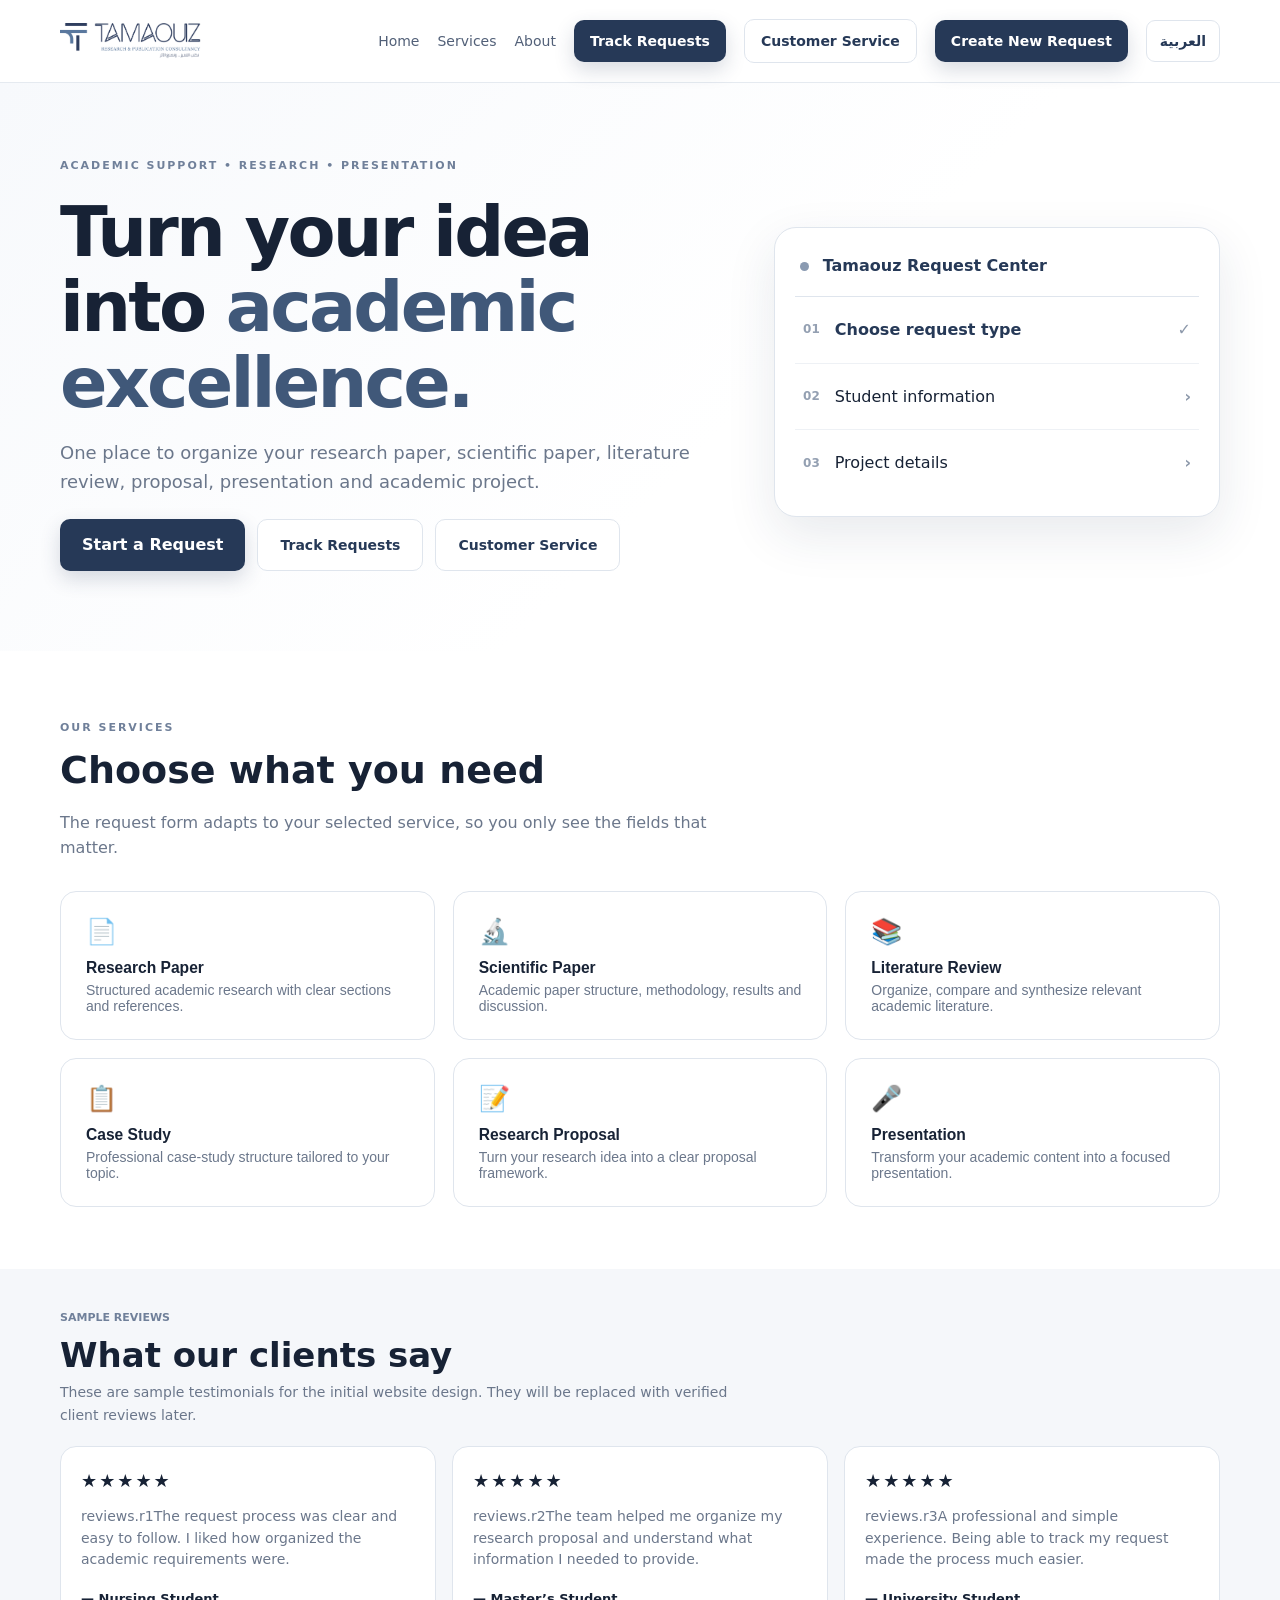
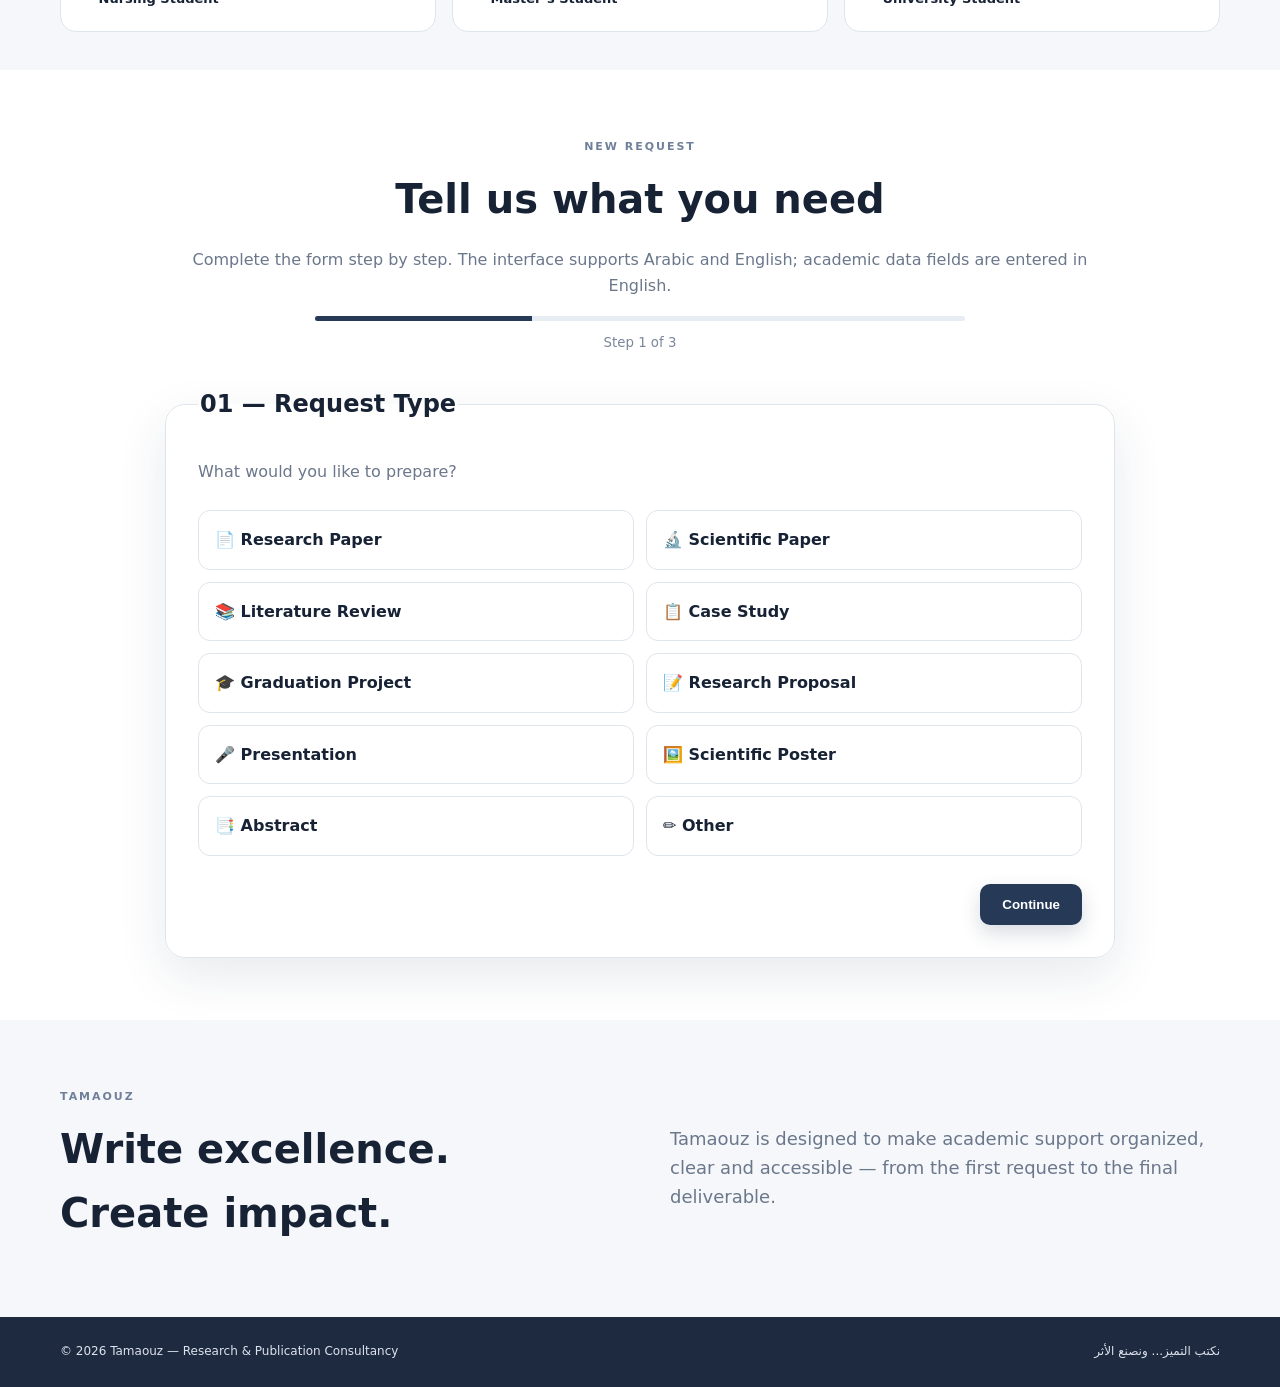
==== commit 591a3341: "Remove How It Works from header" ====
--- a/index.html
+++ b/index.html
@@ -16,7 +16,6 @@
       <nav>
         <a href="#home" data-i18n="nav.home">Home</a>
         <a href="#services" data-i18n="nav.services">Services</a>
-        <a href="#how" data-i18n="nav.how">How It Works</a>
         <a href="#about" data-i18n="nav.about">About</a>
         <a href="dashboard.html" class="btn btn-small" data-i18n="nav.track">Track Requests</a>
         <a href="support.html" class="btn btn-small btn-ghost" data-i18n="nav.support">Customer Service</a>
@@ -63,6 +62,21 @@
           <button class="service-card" data-type="Case Study"><span>📋</span><h3 data-i18n="service.case">Case Study</h3><p data-i18n="service.caseText">Professional case-study structure tailored to your topic.</p></button>
           <button class="service-card" data-type="Research Proposal"><span>📝</span><h3 data-i18n="service.proposal">Research Proposal</h3><p data-i18n="service.proposalText">Turn your research idea into a clear proposal framework.</p></button>
           <button class="service-card" data-type="Presentation"><span>🎤</span><h3 data-i18n="service.presentation">Presentation</h3><p data-i18n="service.presentationText">Transform your academic content into a focused presentation.</p></button>
+        </div>
+      </div>
+    </section>
+
+    <section id="testimonials" class="section light">
+      <div class="container">
+        <div class="section-heading">
+          <span class="eyebrow" data-i18n="reviews.eyebrow">SAMPLE REVIEWS</span>
+          <h2 data-i18n="reviews.title">What our clients say</h2>
+          <p data-i18n="reviews.text">These are sample testimonials for the initial website design. They will be replaced with verified client reviews later.</p>
+        </div>
+        <div class="service-grid">
+          <article class="service-card"><div style="font-size:18px;letter-spacing:2px">★★★★★</div><p style="font-size:15px;margin:14px 0" data-i18n="reviews.r1">“The request process was clear and easy to follow. I liked how organized the academic requirements were.”</p><strong data-i18n="reviews.n1">— Nursing Student</strong></article>
+          <article class="service-card"><div style="font-size:18px;letter-spacing:2px">★★★★★</div><p style="font-size:15px;margin:14px 0" data-i18n="reviews.r2">“The team helped me organize my research proposal and understand what information I needed to provide.”</p><strong data-i18n="reviews.n2">— Master’s Student</strong></article>
+          <article class="service-card"><div style="font-size:18px;letter-spacing:2px">★★★★★</div><p style="font-size:15px;margin:14px 0" data-i18n="reviews.r3">“A professional and simple experience. Being able to track my request made the process much easier.”</p><strong data-i18n="reviews.n3">— University Student</strong></article>
         </div>
       </div>
     </section>
@@ -141,21 +155,6 @@
       </div>
     </section>
 
-    <section id="testimonials" class="section light">
-      <div class="container">
-        <div class="section-heading">
-          <span class="eyebrow" data-i18n="reviews.eyebrow">SAMPLE REVIEWS</span>
-          <h2 data-i18n="reviews.title">What our clients say</h2>
-          <p data-i18n="reviews.text">These are sample testimonials for the initial website design. They will be replaced with verified client reviews later.</p>
-        </div>
-        <div class="service-grid">
-          <article class="service-card"><div style="font-size:18px;letter-spacing:2px">★★★★★</div><p style="font-size:15px;margin:14px 0" data-i18n="reviews.r1">“The request process was clear and easy to follow. I liked how organized the academic requirements were.”</p><strong data-i18n="reviews.n1">— Nursing Student</strong></article>
-          <article class="service-card"><div style="font-size:18px;letter-spacing:2px">★★★★★</div><p style="font-size:15px;margin:14px 0" data-i18n="reviews.r2">“The team helped me organize my research proposal and understand what information I needed to provide.”</p><strong data-i18n="reviews.n2">— Master’s Student</strong></article>
-          <article class="service-card"><div style="font-size:18px;letter-spacing:2px">★★★★★</div><p style="font-size:15px;margin:14px 0" data-i18n="reviews.r3">“A professional and simple experience. Being able to track my request made the process much easier.”</p><strong data-i18n="reviews.n3">— University Student</strong></article>
-        </div>
-      </div>
-    </section>
-
     <section id="about" class="section light">
       <div class="container about">
         <div><span class="eyebrow" data-i18n="about.eyebrow">TAMAOUZ</span><h2 data-i18n="about.title">Write excellence. Create impact.</h2></div>
